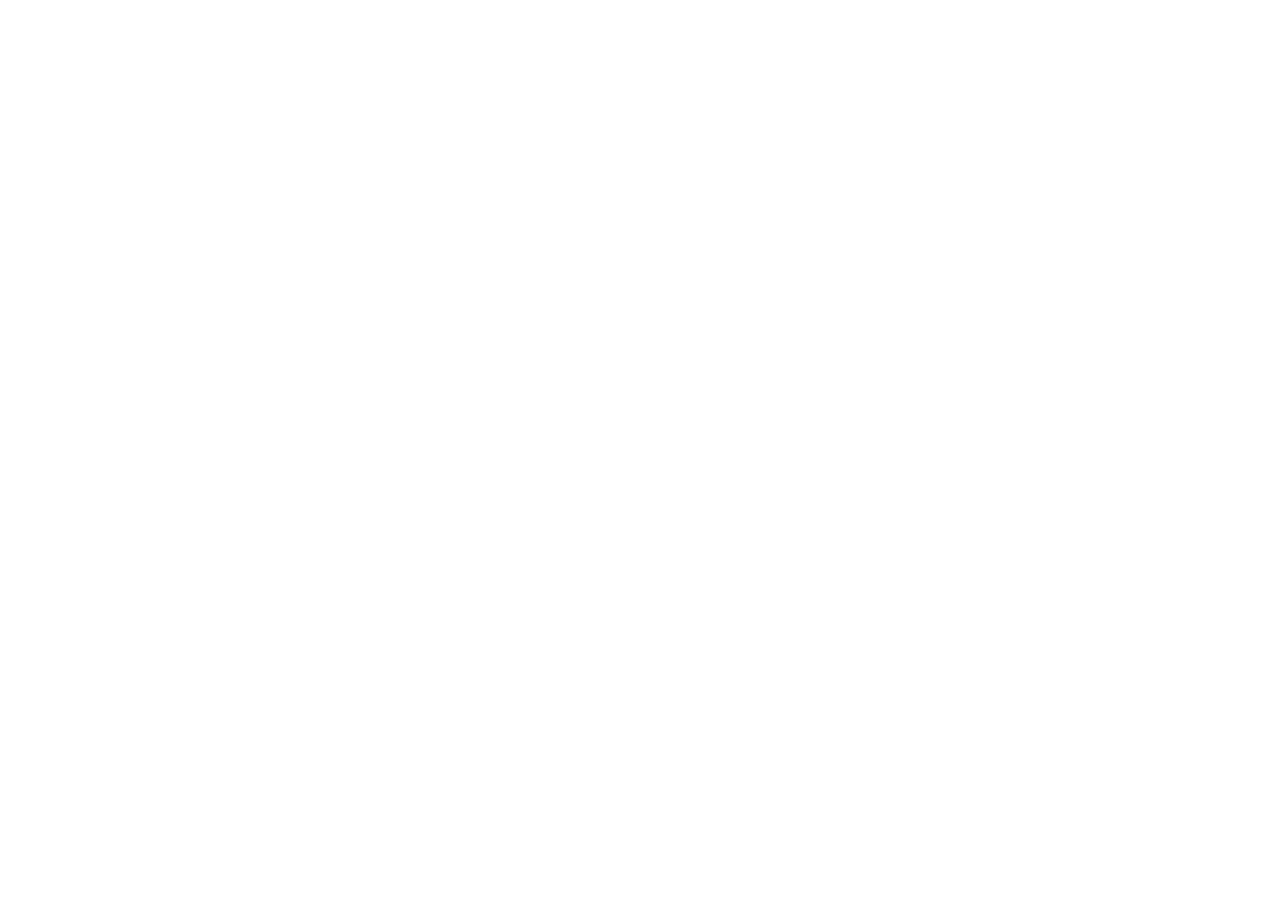
==== index.html @ 89750b68 "Add files via upload" ====
<!DOCTYPE html>
<html lang="es">
<head>
<meta charset="UTF-8">
<meta name="viewport" content="width=device-width, initial-scale=1.0">
<meta name="description" content="Book de Referencia — Daniela Vélez, Community Manager · Marketing Digital · Contenidos & Redes Sociales">
<title>Daniela Vélez · Community Manager</title>
<link rel="preconnect" href="https://fonts.googleapis.com">
<link href="https://fonts.googleapis.com/css2?family=Inter:wght@300;400;500;600;700&family=Playfair+Display:wght@400;700&display=swap" rel="stylesheet">
<style>
/* ===== BASE ===== */
*, *::before, *::after { box-sizing: border-box; margin: 0; padding: 0; }

:root {
  --black: #0a0a0a;
  --white: #ffffff;
  --gray-50: #f9f9f7;
  --gray-100: #f0ede8;
  --gray-200: #e2ddd6;
  --gray-400: #a09b93;
  --gray-600: #6b6560;
  --gray-800: #2e2b28;

  --accent: #1a1a1a;
  --accent2: #c9a96e;
  --accent-muted: rgba(201,169,110,0.15);

  --gastro: #e85d26;
  --boutique: #8b5cf6;
  --edu: #0d9488;
  --salud: #2563eb;
  --pub: #b91c1c;
  --nautico: #0369a1;
  --perfume: #9333ea;

  --radius: 12px;
  --radius-sm: 6px;
  --radius-lg: 20px;

  --font: 'Inter', -apple-system, sans-serif;
  --serif: 'Playfair Display', Georgia, serif;

  --nav-h: 64px;
  --section-pad: 80px;
  --container: 1200px;
}

html { scroll-behavior: smooth; }

body {
  font-family: var(--font);
  color: var(--black);
  background: var(--white);
  line-height: 1.6;
  overflow-x: hidden;
}

.container {
  max-width: var(--container);
  margin: 0 auto;
  padding: 0 24px;
}

/* ===== NAV ===== */
.nav {
  position: fixed;
  top: 0; left: 0; right: 0;
  z-index: 100;
  height: var(--nav-h);
  background: rgba(255,255,255,0.96);
  backdrop-filter: blur(12px);
  border-bottom: 1px solid var(--gray-200);
  transition: box-shadow .3s;
}
.nav.scrolled { box-shadow: 0 2px 20px rgba(0,0,0,.08); }
.nav-inner {
  max-width: var(--container);
  margin: 0 auto;
  padding: 0 24px;
  height: 100%;
  display: flex;
  align-items: center;
  justify-content: space-between;
}
.nav-logo {
  font-weight: 700;
  font-size: 18px;
  letter-spacing: .12em;
  color: var(--black);
}
.nav-links {
  display: flex;
  list-style: none;
  gap: 32px;
  align-items: center;
}
.nav-links a {
  text-decoration: none;
  font-size: 14px;
  font-weight: 500;
  color: var(--gray-600);
  transition: color .2s;
}
.nav-links a:hover { color: var(--black); }
.nav-cta {
  background: var(--black) !important;
  color: var(--white) !important;
  padding: 8px 18px;
  border-radius: 100px;
  font-size: 13px !important;
}
.nav-cta:hover { background: var(--gray-800) !important; }

.nav-toggle {
  display: none;
  flex-direction: column;
  gap: 5px;
  background: none;
  border: none;
  cursor: pointer;
  padding: 4px;
}
.nav-toggle span {
  display: block;
  width: 22px;
  height: 2px;
  background: var(--black);
  border-radius: 2px;
  transition: .3s;
}

/* ===== HERO ===== */
.hero {
  min-height: 100vh;
  padding-top: var(--nav-h);
  background: var(--gray-50);
  position: relative;
  display: flex;
  align-items: center;
}
.hero-bg {
  position: absolute;
  inset: 0;
  background:
    radial-gradient(ellipse 60% 50% at 70% 50%, rgba(201,169,110,.12) 0%, transparent 70%),
    radial-gradient(ellipse 40% 60% at 20% 80%, rgba(10,10,10,.04) 0%, transparent 70%);
  pointer-events: none;
}
.hero .container {
  display: grid;
  grid-template-columns: 1fr 1fr;
  gap: 60px;
  align-items: center;
  padding-top: 60px;
  padding-bottom: 100px;
}
.hero-tag {
  font-size: 12px;
  font-weight: 600;
  letter-spacing: .15em;
  text-transform: uppercase;
  color: var(--accent2);
  margin-bottom: 20px;
}
.hero-name {
  font-family: var(--serif);
  font-size: clamp(42px, 5vw, 64px);
  font-weight: 400;
  line-height: 1.1;
  color: var(--black);
  margin-bottom: 16px;
}
.hero-name span {
  font-style: italic;
  color: var(--accent2);
}
.hero-role {
  font-size: 20px;
  font-weight: 600;
  color: var(--black);
  margin-bottom: 4px;
}
.hero-sub {
  font-size: 15px;
  color: var(--gray-600);
  margin-bottom: 28px;
}
.hero-badges {
  display: flex;
  flex-wrap: wrap;
  gap: 8px;
  margin-bottom: 36px;
}
.badge {
  display: inline-block;
  padding: 6px 14px;
  background: var(--white);
  border: 1px solid var(--gray-200);
  border-radius: 100px;
  font-size: 12px;
  font-weight: 500;
  color: var(--gray-600);
}
.hero-actions {
  display: flex;
  gap: 12px;
  flex-wrap: wrap;
}

/* BUTTONS */
.btn {
  display: inline-block;
  padding: 12px 28px;
  border-radius: 100px;
  font-size: 14px;
  font-weight: 600;
  text-decoration: none;
  cursor: pointer;
  transition: all .2s;
  border: 2px solid transparent;
}
.btn-primary {
  background: var(--black);
  color: var(--white);
}
.btn-primary:hover {
  background: var(--gray-800);
  transform: translateY(-1px);
}
.btn-outline {
  background: transparent;
  color: var(--black);
  border-color: var(--gray-200);
}
.btn-outline:hover {
  border-color: var(--black);
  transform: translateY(-1px);
}
.full-btn { width: 100%; text-align: center; display: block; }

/* HERO CARD */
.hero-card {
  background: var(--white);
  border: 1px solid var(--gray-200);
  border-radius: var(--radius-lg);
  padding: 32px;
  box-shadow: 0 4px 40px rgba(0,0,0,.06);
}
.stat-row {
  display: grid;
  grid-template-columns: 1fr 1fr;
  gap: 24px;
  margin-bottom: 24px;
}
.stat-row:last-child { margin-bottom: 0; }
.stat {
  display: flex;
  flex-direction: column;
  padding: 20px;
  background: var(--gray-50);
  border-radius: var(--radius);
}
.stat-num {
  font-family: var(--serif);
  font-size: 36px;
  font-weight: 700;
  color: var(--black);
  line-height: 1;
  margin-bottom: 6px;
}
.stat-lbl {
  font-size: 12px;
  color: var(--gray-600);
  font-weight: 500;
}

.hero-scroll {
  position: absolute;
  bottom: 32px;
  left: 50%;
  transform: translateX(-50%);
  display: flex;
  flex-direction: column;
  align-items: center;
  gap: 8px;
}
.hero-scroll span {
  font-size: 11px;
  letter-spacing: .1em;
  text-transform: uppercase;
  color: var(--gray-400);
}
.scroll-line {
  width: 1px;
  height: 40px;
  background: linear-gradient(to bottom, var(--gray-400), transparent);
  animation: scrollPulse 2s ease-in-out infinite;
}
@keyframes scrollPulse {
  0%, 100% { opacity: .4; transform: scaleY(1); }
  50% { opacity: 1; transform: scaleY(1.2); }
}

/* ===== SECTIONS ===== */
.section {
  padding: var(--section-pad) 0;
}
.section-dark {
  background: var(--black);
  color: var(--white);
}
.section-soft {
  background: var(--gray-50);
}
.section-header {
  max-width: 640px;
  margin-bottom: 60px;
}
.section-header.light h2,
.section-header.light .section-tag { color: var(--white); }
.section-header.light .section-sub { color: rgba(255,255,255,.6); }
.section-tag {
  font-size: 12px;
  font-weight: 600;
  letter-spacing: .15em;
  text-transform: uppercase;
  color: var(--accent2);
  margin-bottom: 12px;
  display: block;
}
.section-header h2 {
  font-family: var(--serif);
  font-size: clamp(28px, 3vw, 40px);
  font-weight: 400;
  line-height: 1.25;
  color: var(--black);
}
.section-header.light h2 { color: var(--white); }
.section-sub {
  margin-top: 16px;
  font-size: 16px;
  color: var(--gray-600);
}

/* ===== PERFIL ===== */
.perfil-grid {
  display: grid;
  grid-template-columns: 1fr 1fr;
  gap: 60px;
  align-items: start;
}
.lead {
  font-size: 17px;
  line-height: 1.7;
  margin-bottom: 16px;
  color: var(--black);
}
.perfil-text p {
  color: var(--gray-600);
  margin-bottom: 24px;
  line-height: 1.75;
}
.skills-list {
  display: flex;
  flex-direction: column;
  gap: 10px;
}
.skill-item {
  display: flex;
  align-items: center;
  gap: 10px;
  font-size: 14px;
  font-weight: 500;
  color: var(--gray-800);
}
.icon {
  font-size: 8px;
  color: var(--accent2);
  font-style: normal;
}
.perfil-cards {
  display: flex;
  flex-direction: column;
  gap: 16px;
}
.info-card {
  background: var(--gray-50);
  border: 1px solid var(--gray-200);
  border-radius: var(--radius);
  padding: 24px;
}
.info-card.accent {
  background: var(--black);
  border-color: var(--black);
}
.info-card-title {
  font-size: 11px;
  font-weight: 700;
  letter-spacing: .1em;
  text-transform: uppercase;
  color: var(--accent2);
  margin-bottom: 16px;
}
.info-card ul {
  list-style: none;
  display: flex;
  flex-direction: column;
  gap: 10px;
}
.info-card ul li {
  font-size: 14px;
  color: var(--gray-800);
  padding-left: 16px;
  position: relative;
}
.info-card ul li::before {
  content: '—';
  position: absolute;
  left: 0;
  color: var(--accent2);
}
.tools-grid {
  display: flex;
  flex-wrap: wrap;
  gap: 8px;
}
.tool-tag {
  padding: 4px 12px;
  background: rgba(201,169,110,.2);
  border: 1px solid rgba(201,169,110,.3);
  border-radius: 100px;
  font-size: 12px;
  font-weight: 500;
  color: var(--accent2);
}

/* ===== TIMELINE ===== */
.timeline {
  position: relative;
  padding-left: 32px;
}
.timeline::before {
  content: '';
  position: absolute;
  left: 0;
  top: 8px;
  bottom: 0;
  width: 1px;
  background: rgba(255,255,255,.15);
}
.timeline-item {
  position: relative;
  padding-bottom: 48px;
  opacity: 0;
  transform: translateY(20px);
  transition: all .5s ease;
}
.timeline-item.visible {
  opacity: 1;
  transform: translateY(0);
}
.timeline-item:last-child { padding-bottom: 0; }
.timeline-dot {
  position: absolute;
  left: -37px;
  top: 6px;
  width: 10px;
  height: 10px;
  background: var(--accent2);
  border-radius: 50%;
  border: 2px solid var(--black);
  box-shadow: 0 0 0 3px rgba(201,169,110,.3);
}
.timeline-header {
  display: flex;
  flex-direction: column;
  gap: 4px;
  margin-bottom: 12px;
}
.timeline-company {
  font-size: 18px;
  font-weight: 600;
  color: var(--white);
}
.timeline-role {
  font-size: 13px;
  font-weight: 500;
  color: var(--accent2);
  letter-spacing: .05em;
}
.timeline-desc {
  font-size: 14px;
  color: rgba(255,255,255,.65);
  line-height: 1.7;
  margin-bottom: 14px;
}
.timeline-results {
  display: flex;
  flex-wrap: wrap;
  gap: 8px;
}
.result-tag {
  padding: 4px 12px;
  background: rgba(255,255,255,.08);
  border: 1px solid rgba(255,255,255,.12);
  border-radius: 100px;
  font-size: 12px;
  color: rgba(255,255,255,.8);
}

/* ===== PROJECTS ===== */
.filter-tabs {
  display: flex;
  flex-wrap: wrap;
  gap: 8px;
  margin-bottom: 40px;
}
.filter-btn {
  padding: 8px 18px;
  border-radius: 100px;
  border: 1.5px solid var(--gray-200);
  background: transparent;
  font-size: 13px;
  font-weight: 500;
  color: var(--gray-600);
  cursor: pointer;
  transition: all .2s;
}
.filter-btn:hover {
  border-color: var(--black);
  color: var(--black);
}
.filter-btn.active {
  background: var(--black);
  border-color: var(--black);
  color: var(--white);
}
.projects-grid {
  display: grid;
  grid-template-columns: repeat(auto-fill, minmax(340px, 1fr));
  gap: 24px;
}
.project-card {
  background: var(--white);
  border: 1px solid var(--gray-200);
  border-radius: var(--radius-lg);
  overflow: hidden;
  transition: all .25s;
  display: flex;
  flex-direction: column;
}
.project-card:hover {
  box-shadow: 0 8px 40px rgba(0,0,0,.1);
  transform: translateY(-3px);
}
.project-card.hidden { display: none; }
.project-visual {
  padding: 28px 28px 16px;
  display: flex;
  align-items: flex-start;
  justify-content: space-between;
  position: relative;
}
.project-visual.gastro { background: linear-gradient(135deg, #fff5f0 0%, #ffe8dc 100%); }
.project-visual.boutique { background: linear-gradient(135deg, #f5f3ff 0%, #ede9fe 100%); }
.project-visual.perfume { background: linear-gradient(135deg, #faf5ff 0%, #f3e8ff 100%); }
.project-visual.educacion { background: linear-gradient(135deg, #f0fdfa 0%, #ccfbf1 100%); }
.project-visual.salud { background: linear-gradient(135deg, #eff6ff 0%, #dbeafe 100%); }
.project-visual.gobierno { background: linear-gradient(135deg, #fef2f2 0%, #fee2e2 100%); }
.project-visual.nautico { background: linear-gradient(135deg, #f0f9ff 0%, #e0f2fe 100%); }

.brand-circle {
  width: 52px;
  height: 52px;
  border-radius: 50%;
  display: flex;
  align-items: center;
  justify-content: center;
  font-size: 24px;
  background: var(--white);
  box-shadow: 0 2px 12px rgba(0,0,0,.08);
}
.project-cat-badge {
  font-size: 11px;
  font-weight: 600;
  letter-spacing: .08em;
  text-transform: uppercase;
  padding: 5px 11px;
  border-radius: 100px;
}
.gastro-badge { background: rgba(232,93,38,.12); color: var(--gastro); }
.boutique-badge { background: rgba(139,92,246,.12); color: var(--boutique); }
.perfume-badge { background: rgba(147,51,234,.12); color: var(--perfume); }
.edu-badge { background: rgba(13,148,136,.12); color: var(--edu); }
.salud-badge { background: rgba(37,99,235,.12); color: var(--salud); }
.gobierno-badge { background: rgba(185,28,28,.12); color: var(--pub); }
.nautico-badge { background: rgba(3,105,161,.12); color: var(--nautico); }

.project-body {
  padding: 20px 24px 24px;
  flex: 1;
  display: flex;
  flex-direction: column;
}
.project-body h3 {
  font-size: 17px;
  font-weight: 600;
  color: var(--black);
  margin-bottom: 6px;
}
.project-sub {
  font-size: 13px;
  color: var(--gray-600);
  line-height: 1.5;
  margin-bottom: 18px;
}
.project-details {
  display: flex;
  flex-direction: column;
  gap: 14px;
  flex: 1;
}
.detail-row { display: flex; flex-direction: column; gap: 4px; }
.detail-label {
  font-size: 10px;
  font-weight: 700;
  letter-spacing: .1em;
  text-transform: uppercase;
  color: var(--gray-400);
}
.detail-row p {
  font-size: 13px;
  color: var(--gray-800);
  line-height: 1.55;
}
.channel-tags {
  display: flex;
  flex-wrap: wrap;
  gap: 5px;
}
.channel-tags span {
  padding: 3px 10px;
  background: var(--gray-100);
  border-radius: 100px;
  font-size: 11px;
  color: var(--gray-600);
}
.project-deliverables {
  display: flex;
  flex-wrap: wrap;
  gap: 8px;
  margin-top: 18px;
  padding-top: 16px;
  border-top: 1px solid var(--gray-100);
}
.deliverable {
  font-size: 12px;
  font-weight: 500;
  color: var(--gray-600);
}

/* ===== HERRAMIENTAS ===== */
.tools-categories {
  display: grid;
  grid-template-columns: repeat(auto-fill, minmax(240px, 1fr));
  gap: 20px;
  margin-bottom: 60px;
}
.tools-cat-card {
  background: var(--white);
  border: 1px solid var(--gray-200);
  border-radius: var(--radius);
  padding: 24px;
}
.tools-cat-icon { font-size: 28px; margin-bottom: 12px; }
.tools-cat-card h3 {
  font-size: 15px;
  font-weight: 600;
  color: var(--black);
  margin-bottom: 14px;
}
.tools-pills {
  display: flex;
  flex-wrap: wrap;
  gap: 6px;
}
.tools-pills span {
  padding: 4px 12px;
  background: var(--gray-50);
  border: 1px solid var(--gray-200);
  border-radius: 100px;
  font-size: 12px;
  color: var(--gray-600);
}
.competencias h3 {
  font-size: 20px;
  font-weight: 600;
  margin-bottom: 28px;
  color: var(--black);
}
.comp-grid {
  display: grid;
  grid-template-columns: 1fr 1fr;
  gap: 20px 40px;
}
.comp-item { display: flex; flex-direction: column; gap: 8px; }
.comp-bar-wrap {
  display: flex;
  justify-content: space-between;
  align-items: center;
}
.comp-name { font-size: 14px; font-weight: 500; color: var(--gray-800); }
.comp-pct { font-size: 13px; font-weight: 600; color: var(--accent2); }
.comp-bar {
  height: 4px;
  background: var(--gray-200);
  border-radius: 100px;
  overflow: hidden;
}
.comp-fill {
  height: 100%;
  background: var(--black);
  border-radius: 100px;
  width: 0;
  transition: width 1s ease 0.3s;
}

/* ===== CONTACTO ===== */
.contact-section { background: var(--black); }
.contact-grid {
  display: grid;
  grid-template-columns: 1fr 1fr;
  gap: 60px;
  align-items: start;
}
.contact-info {
  display: flex;
  flex-direction: column;
  gap: 16px;
}
.contact-item {
  display: flex;
  align-items: center;
  gap: 16px;
  padding: 18px 20px;
  background: rgba(255,255,255,.05);
  border: 1px solid rgba(255,255,255,.08);
  border-radius: var(--radius);
  text-decoration: none;
  color: rgba(255,255,255,.8);
  font-size: 14px;
  transition: all .2s;
}
.contact-item:hover {
  background: rgba(255,255,255,.08);
  border-color: rgba(201,169,110,.4);
  color: var(--white);
}
.contact-ico { font-size: 20px; }
.contact-cta-card {
  background: rgba(255,255,255,.04);
  border: 1px solid rgba(255,255,255,.1);
  border-radius: var(--radius-lg);
  padding: 32px;
}
.cta-heading {
  font-size: 13px;
  font-weight: 700;
  letter-spacing: .1em;
  text-transform: uppercase;
  color: var(--accent2);
  margin-bottom: 20px;
}
.cta-list {
  list-style: none;
  display: flex;
  flex-direction: column;
  gap: 12px;
  margin-bottom: 28px;
}
.cta-list li {
  font-size: 14px;
  color: rgba(255,255,255,.75);
}

/* ===== FOOTER ===== */
.footer {
  background: #050505;
  padding: 32px 0;
  text-align: center;
}
.footer p {
  font-size: 13px;
  color: rgba(255,255,255,.35);
  margin-bottom: 4px;
}
.footer-sub { font-size: 11px !important; }

/* ===== MOBILE ===== */
@media (max-width: 900px) {
  :root { --section-pad: 60px; }

  .hero .container {
    grid-template-columns: 1fr;
    gap: 40px;
    padding-top: 40px;
    padding-bottom: 80px;
  }
  .hero-name { font-size: 40px; }
  .stat-row { gap: 12px; }
  .stat-num { font-size: 28px; }

  .perfil-grid { grid-template-columns: 1fr; gap: 40px; }

  .contact-grid { grid-template-columns: 1fr; gap: 32px; }
  .comp-grid { grid-template-columns: 1fr; }

  .nav-links {
    display: none;
    flex-direction: column;
    position: absolute;
    top: var(--nav-h);
    left: 0; right: 0;
    background: var(--white);
    border-bottom: 1px solid var(--gray-200);
    padding: 20px 24px;
    gap: 16px;
  }
  .nav-links.open { display: flex; }
  .nav-toggle { display: flex; }
  .nav { position: fixed; }

  .projects-grid { grid-template-columns: 1fr; }
  .tools-categories { grid-template-columns: 1fr 1fr; }
}

@media (max-width: 560px) {
  .hero-name { font-size: 32px; }
  .stat-row { grid-template-columns: 1fr 1fr; }
  .stat-num { font-size: 22px; }
  .tools-categories { grid-template-columns: 1fr; }
  .filter-tabs { gap: 6px; }
  .filter-btn { padding: 7px 14px; font-size: 12px; }
  .hero-actions { flex-direction: column; }
  .btn { text-align: center; }
}

/* ===== ANIMATIONS ===== */
@keyframes fadeUp {
  from { opacity: 0; transform: translateY(24px); }
  to { opacity: 1; transform: translateY(0); }
}
.hero-content { animation: fadeUp .7s ease both; }
.hero-visual { animation: fadeUp .7s .15s ease both; }

/* ===== AUDIOVISUAL SECTION ===== */
.av-section { background: var(--gray-50); }
.av-grid {
  display: grid;
  grid-template-columns: 2fr 1fr 1fr;
  grid-template-rows: auto auto;
  gap: 16px;
  margin-bottom: 40px;
}
.av-card {
  background: var(--white);
  border: 1px solid var(--gray-200);
  border-radius: var(--radius-lg);
  padding: 28px;
  transition: all .25s;
}
.av-card:hover {
  box-shadow: 0 8px 32px rgba(0,0,0,.08);
  transform: translateY(-2px);
}
.av-big {
  grid-row: 1 / 3;
  background: var(--black);
  border-color: var(--black);
}
.av-big h3 { color: var(--accent2) !important; }
.av-big p { color: rgba(255,255,255,.75) !important; }
.av-big .av-tags span {
  background: rgba(255,255,255,.1);
  border-color: rgba(255,255,255,.15);
  color: rgba(255,255,255,.8);
}
.av-icon { font-size: 32px; margin-bottom: 14px; }
.av-card h3 {
  font-size: 16px;
  font-weight: 600;
  color: var(--black);
  margin-bottom: 10px;
}
.av-card p {
  font-size: 13px;
  color: var(--gray-600);
  line-height: 1.65;
  margin-bottom: 16px;
}
.av-tags {
  display: flex;
  flex-wrap: wrap;
  gap: 6px;
}
.av-tags span {
  padding: 4px 10px;
  background: var(--gray-100);
  border: 1px solid var(--gray-200);
  border-radius: 100px;
  font-size: 11px;
  color: var(--gray-600);
}
.av-clients {
  border-top: 1px solid var(--gray-200);
  padding-top: 28px;
}
.av-clients-label {
  font-size: 11px;
  font-weight: 700;
  letter-spacing: .1em;
  text-transform: uppercase;
  color: var(--gray-400);
  margin-bottom: 14px;
}
.av-clients-row {
  display: flex;
  flex-wrap: wrap;
  gap: 10px;
}
.av-client {
  padding: 7px 16px;
  background: var(--white);
  border: 1px solid var(--gray-200);
  border-radius: 100px;
  font-size: 13px;
  font-weight: 500;
  color: var(--gray-800);
}

/* retail badge */
.retail-badge { background: rgba(139,92,246,.12); color: #7c3aed; }

/* ===== ADMIN PANEL ===== */
#adminBar {
  position: fixed;
  bottom: 24px;
  right: 24px;
  z-index: 9999;
}
#adminPanel {
  background: var(--black);
  border: 1px solid rgba(255,255,255,.12);
  border-radius: var(--radius-lg);
  padding: 20px 24px;
  width: 320px;
  box-shadow: 0 8px 40px rgba(0,0,0,.4);
}
.adm-header {
  display: flex;
  align-items: center;
  justify-content: space-between;
  margin-bottom: 10px;
}
.adm-logo { font-size: 14px; font-weight: 600; color: var(--white); }
.adm-close {
  background: none; border: none;
  color: rgba(255,255,255,.5); font-size: 12px;
  cursor: pointer; padding: 4px 8px;
  border-radius: var(--radius-sm);
  transition: .2s;
}
.adm-close:hover { color: var(--white); background: rgba(255,255,255,.08); }
.adm-hint {
  font-size: 12px;
  color: rgba(255,255,255,.5);
  margin-bottom: 16px;
  line-height: 1.5;
}
.adm-actions { display: flex; gap: 8px; flex-wrap: wrap; }
.adm-btn {
  padding: 8px 14px;
  border-radius: var(--radius-sm);
  border: 1px solid rgba(255,255,255,.15);
  font-size: 12px; font-weight: 500;
  cursor: pointer; transition: .2s;
  background: rgba(255,255,255,.06);
  color: var(--white);
}
.adm-btn:hover { background: rgba(255,255,255,.12); }
.adm-btn-save { border-color: var(--accent2); color: var(--accent2); }
.adm-btn-export { border-color: rgba(255,255,255,.3); }
.adm-status {
  margin-top: 10px;
  font-size: 11px;
  color: var(--accent2);
  min-height: 16px;
}

/* editable highlight */
body.edit-mode [data-editable] {
  outline: 2px dashed rgba(201,169,110,.5);
  outline-offset: 2px;
  border-radius: 3px;
  cursor: text;
}
body.edit-mode [data-editable]:hover {
  outline-color: var(--accent2);
  background: rgba(201,169,110,.05);
}
body.edit-mode [data-editable]:focus {
  outline: 2px solid var(--accent2);
  background: rgba(201,169,110,.08);
}

/* LOGIN MODAL */
#loginOverlay {
  position: fixed; inset: 0; z-index: 10000;
  background: rgba(0,0,0,.7);
  display: flex; align-items: center; justify-content: center;
}
#loginBox {
  background: var(--white);
  border-radius: var(--radius-lg);
  padding: 36px 32px;
  width: 320px;
  display: flex; flex-direction: column; gap: 12px;
}
.login-title {
  font-size: 16px; font-weight: 600;
  color: var(--black); margin-bottom: 4px;
}
#loginBox input {
  padding: 10px 14px;
  border: 1px solid var(--gray-200);
  border-radius: var(--radius-sm);
  font-size: 14px; font-family: var(--font);
  outline: none;
}
#loginBox input:focus { border-color: var(--black); }
#loginBtn {
  padding: 11px;
  background: var(--black); color: var(--white);
  border: none; border-radius: var(--radius-sm);
  font-size: 14px; font-weight: 600;
  cursor: pointer; transition: .2s;
}
#loginBtn:hover { background: var(--gray-800); }
.login-error { font-size: 12px; color: #dc2626; min-height: 16px; }

/* footer admin link */
.footer-admin { margin-top: 8px; }
.footer-admin a {
  font-size: 11px; color: rgba(255,255,255,.15);
  text-decoration: none; transition: .2s;
}
.footer-admin a:hover { color: rgba(255,255,255,.4); }

/* AV mobile */
@media (max-width: 900px) {
  .av-grid { grid-template-columns: 1fr 1fr; }
  .av-big { grid-row: auto; }
}
@media (max-width: 560px) {
  .av-grid { grid-template-columns: 1fr; }
  #adminPanel { width: calc(100vw - 48px); }
}

.timeline-date {
  font-size: 11px;
  color: rgba(255,255,255,.35);
  font-weight: 400;
  letter-spacing: .03em;
}

/* ===== APRENDIZAJE CONTINUO ===== */
.learn-section { background: var(--white); }
.learn-grid {
  display: grid;
  grid-template-columns: 2fr 1fr 1fr;
  grid-template-rows: auto auto;
  gap: 16px;
  margin-bottom: 40px;
}
.learn-card {
  background: var(--gray-50);
  border: 1px solid var(--gray-200);
  border-radius: var(--radius-lg);
  padding: 28px;
  transition: all .25s;
}
.learn-card:hover {
  box-shadow: 0 6px 28px rgba(0,0,0,.07);
  transform: translateY(-2px);
}
.learn-big {
  grid-row: 1 / 3;
  background: var(--black);
  border-color: var(--black);
}
.learn-big h3 { color: var(--accent2) !important; }
.learn-big p { color: rgba(255,255,255,.75) !important; }
.learn-emoji { font-size: 28px; display: block; margin-bottom: 14px; }
.learn-card h3 {
  font-size: 16px;
  font-weight: 600;
  color: var(--black);
  margin-bottom: 10px;
}
.learn-card p {
  font-size: 13px;
  color: var(--gray-600);
  line-height: 1.65;
}

.learn-timeline {
  border-top: 1px solid var(--gray-200);
  padding-top: 28px;
}
.learn-tl-label {
  font-size: 11px;
  font-weight: 700;
  letter-spacing: .1em;
  text-transform: uppercase;
  color: var(--gray-400);
  margin-bottom: 16px;
}
.learn-tl-items {
  display: flex;
  flex-wrap: wrap;
  gap: 10px;
}
.learn-tl-item {
  display: flex;
  align-items: center;
  gap: 8px;
  padding: 8px 16px;
  background: var(--black);
  border-radius: 100px;
}
.tl-dot {
  width: 6px; height: 6px;
  background: var(--accent2);
  border-radius: 50%;
  flex-shrink: 0;
}
.tl-tool {
  font-size: 12px;
  font-weight: 500;
  color: var(--white);
}

@media (max-width: 900px) {
  .learn-grid { grid-template-columns: 1fr 1fr; }
  .learn-big { grid-row: auto; }
}
@media (max-width: 560px) {
  .learn-grid { grid-template-columns: 1fr; }
}

/* ===== VIDEO GALLERY ===== */
.real-content-header { margin-bottom: 24px; }
.real-content-title {
  font-family: var(--serif);
  font-size: 26px;
  font-weight: 400;
  color: var(--black);
  margin-bottom: 6px;
}
.real-content-sub { font-size: 14px; color: var(--gray-600); }

.video-grid {
  display: grid;
  grid-template-columns: repeat(4, 1fr);
  gap: 16px;
  margin-bottom: 56px;
}
.video-item { display: flex; flex-direction: column; gap: 10px; }
.video-label {
  font-size: 11px; font-weight: 600;
  letter-spacing: .08em; text-transform: uppercase;
  color: var(--gray-400);
}
.video-wrap {
  position: relative; width: 100%; padding-bottom: 177%;
  background: var(--black); border-radius: var(--radius); overflow: hidden;
}
.video-wrap iframe { position: absolute; inset: 0; width: 100%; height: 100%; border: none; }

/* ===== PIECES GALLERY ===== */
.pieces-tabs { display: flex; flex-wrap: wrap; gap: 8px; margin-bottom: 28px; }
.piece-tab {
  padding: 9px 20px; border-radius: 100px;
  border: 1.5px solid var(--gray-200); background: transparent;
  font-size: 13px; font-weight: 500; color: var(--gray-600);
  cursor: pointer; transition: all .2s;
}
.piece-tab:hover { border-color: var(--black); color: var(--black); }
.piece-tab.active { background: var(--black); border-color: var(--black); color: var(--white); }
.pieces-panel { display: none; }
.pieces-panel.active { display: block; }

.pieces-grid {
  display: grid; grid-template-columns: repeat(3, 1fr);
  gap: 16px; margin-bottom: 20px;
}
.piece-card { border-radius: var(--radius); overflow: hidden; border: 1px solid var(--gray-200); background: var(--white); }
.piece-img {
  position: relative; width: 100%; padding-bottom: 65%;
  background: var(--gray-200); background-size: cover; background-position: center;
  cursor: pointer; overflow: hidden;
  display: flex; align-items: center; justify-content: center;
}
.piece-placeholder {
  display: flex; flex-direction: column; align-items: center; justify-content: center;
  gap: 8px; color: var(--gray-400); font-size: 12px; font-weight: 500;
  position: absolute; inset: 0; text-align: center; padding: 12px;
}
.piece-placeholder span { font-size: 28px; }
.piece-overlay {
  position: absolute; inset: 0; background: rgba(0,0,0,.55);
  display: flex; align-items: flex-end; padding: 14px;
  opacity: 0; transition: opacity .25s;
}
.piece-img:hover .piece-overlay { opacity: 1; }
.piece-overlay-text { font-size: 12px; font-weight: 500; color: var(--white); line-height: 1.4; }
.piece-desc { padding: 12px 14px; font-size: 12px; color: var(--gray-600); line-height: 1.5; }

.piece-result {
  background: var(--gray-50); border: 1px solid var(--gray-200);
  border-radius: var(--radius); padding: 14px 18px;
  font-size: 12px; color: var(--gray-600); line-height: 1.8;
}
.result-highlight { font-weight: 600; color: var(--black); }

/* ===== ADMIN PAGE LINK ===== */
.footer-admin a { font-size: 11px; color: rgba(255,255,255,.15); text-decoration: none; transition: .2s; }
.footer-admin a:hover { color: rgba(255,255,255,.4); }

@media (max-width: 900px) {
  .video-grid { grid-template-columns: repeat(2, 1fr); }
  .pieces-grid { grid-template-columns: 1fr 1fr; }
}
@media (max-width: 560px) {
  .video-grid { grid-template-columns: repeat(2, 1fr); }
  .pieces-grid { grid-template-columns: 1fr; }
}
/* ===== LIGHTBOX ===== */
#lightbox {
  display: none;
  position: fixed;
  inset: 0;
  z-index: 99999;
  background: rgba(0,0,0,.92);
  align-items: center;
  justify-content: center;
  cursor: zoom-out;
}
#lightbox.open { display: flex; }
#lightbox img {
  max-width: 92vw;
  max-height: 92vh;
  object-fit: contain;
  border-radius: 8px;
  box-shadow: 0 8px 60px rgba(0,0,0,.5);
  cursor: default;
  user-select: none;
}
#lightbox-close {
  position: absolute;
  top: 20px; right: 24px;
  font-size: 28px;
  color: rgba(255,255,255,.7);
  cursor: pointer;
  line-height: 1;
  transition: color .2s;
}
#lightbox-close:hover { color: #fff; }
#lightbox-caption {
  position: absolute;
  bottom: 24px;
  left: 50%; transform: translateX(-50%);
  font-size: 13px;
  color: rgba(255,255,255,.6);
  white-space: nowrap;
}


<body>

<!-- ADMIN PANEL -->
<div id="adminBar" style="display:none">
  <div id="adminPanel">
    <div class="adm-header">
      <span class="adm-logo">✏️ Editor de contenido</span>
      <button id="adminClose" class="adm-close">✕ Cerrar</button>
    </div>
    <p class="adm-hint">Haz clic en cualquier texto resaltado para editarlo. Para imágenes y cambios permanentes usa el panel de admin.</p>
    <div class="adm-actions">
      <button id="toggleEdit" class="adm-btn adm-btn-on">🖊 Edición activa</button>
      <button id="saveAll" class="adm-btn adm-btn-save">💾 Guardar</button>
      <button id="exportHtml" class="adm-btn adm-btn-export">⬇ Exportar HTML</button>
      <a href="admin.html" target="_blank" style="padding:8px 14px;border-radius:6px;border:1px solid rgba(201,169,110,.5);font-size:12px;font-weight:500;cursor:pointer;background:rgba(201,169,110,.1);color:var(--accent2);text-decoration:none">⚙ Admin completo</a>
    </div>
    <div id="adm-status" class="adm-status"></div>
  </div>
</div>

<!-- LOGIN MODAL -->
<div id="loginOverlay" style="display:none">
  <div id="loginBox">
    <p class="login-title">Acceso administrador</p>
    <input type="text" id="loginUser" placeholder="Usuario" autocomplete="off">
    <input type="password" id="loginPass" placeholder="Contraseña">
    <button id="loginBtn">Entrar</button>
    <p id="loginError" class="login-error"></p>
  </div>
</div>

<!-- NAV -->
<nav class="nav" id="nav">
  <div class="nav-inner">
    <span class="nav-logo">D V</span>
    <button class="nav-toggle" id="navToggle" aria-label="Menú">
      <span></span><span></span><span></span>
    </button>
    <ul class="nav-links" id="navLinks">
      <li><a href="#perfil">Perfil</a></li>
      <li><a href="#audiovisual">Producción AV</a></li>
      <li><a href="#experiencia">Experiencia</a></li>
      <li><a href="#proyectos">Proyectos</a></li>
      <li><a href="#contacto" class="nav-cta">Contactar</a></li>
    </ul>
  </div>
</nav>

<!-- HERO -->
<section class="hero" id="inicio">
  <div class="hero-bg"></div>
  <div class="container">
    <div class="hero-content">
      <p class="hero-tag" data-editable>Book de Referencia · 2025</p>
      <h1 class="hero-name"><span>Daniela Vélez</span></h1>
      <p class="hero-role" data-editable>Community Manager · Marketing Digital · Contenidos & Redes Sociales</p>
      <p class="hero-sub" data-editable>Comunicadora Social · Producción Audiovisual con IA · Cartagena</p>
      <div class="hero-badges">
        <span class="badge" data-editable>+4 años de experiencia</span>
        <span class="badge" data-editable>Disponibilidad inmediata</span>
        <span class="badge" data-editable>Cartagena de Indias</span>
      </div>
      <div class="hero-actions">
        <a href="#proyectos" class="btn btn-primary">Ver proyectos</a>
        <a href="mailto:vdanielavelez@gmail.com" class="btn btn-outline">Contactar</a>
      </div>
    </div>
    <div class="hero-visual">
      <div class="hero-card">
        <div class="stat-row">
          <div class="stat"><span class="stat-num" data-editable>+500</span><span class="stat-lbl" data-editable>Clientes gestionados</span></div>
          <div class="stat"><span class="stat-num" data-editable>31%</span><span class="stat-lbl" data-editable>Incremento en ventas</span></div>
        </div>
        <div class="stat-row">
          <div class="stat"><span class="stat-num" data-editable>+20%</span><span class="stat-lbl" data-editable>Crecimiento comunidades</span></div>
          <div class="stat"><span class="stat-num" data-editable>1.000</span><span class="stat-lbl" data-editable>Estudiantes gestionados</span></div>
        </div>
      </div>
    </div>
  </div>
  <div class="hero-scroll">
    <span>Explorar</span>
    <div class="scroll-line"></div>
  </div>
</section>

<!-- PERFIL -->
<section class="section" id="perfil">
  <div class="container">
    <div class="section-header">
      <p class="section-tag">01 · Perfil</p>
      <h2 data-editable>Contenido que conecta.<br>Estrategia que convierte.</h2>
    </div>
    <div class="perfil-grid">
      <div class="perfil-text">
        <p class="lead" data-editable>Comunicadora Social con más de 4 años de experiencia en <strong>marketing digital, gestión de redes sociales, creación de contenido audiovisual, estrategias BTL y organización de eventos de lanzamiento.</strong></p>
        <p data-editable>Como consultora independiente logré un crecimiento del 20% en comunidades digitales en menos de 6 meses para clientes del sector gastronómico en Cartagena. Manejo de KPIs, Excel, herramientas de IA para producción de contenido y relaciones públicas. Contrato indefinido y disponibilidad inmediata.</p>
        <div class="skills-list">
          <div class="skill-item"><i class="icon">◆</i> <span data-editable>Producción de video corto, reels y contenido social</span></div>
          <div class="skill-item"><i class="icon">◆</i> <span data-editable>Gestión de comunidades y redes sociales (CM)</span></div>
          <div class="skill-item"><i class="icon">◆</i> <span data-editable>Estrategias BTL y eventos de lanzamiento</span></div>
          <div class="skill-item"><i class="icon">◆</i> <span data-editable>Indicadores de gestión, KPIs y reportes</span></div>
          <div class="skill-item"><i class="icon">◆</i> <span data-editable>Relaciones públicas y comunicación institucional</span></div>
          <div class="skill-item"><i class="icon">◆</i> <span data-editable>Producción con IA: Midjourney, Canva IA, CapCut IA</span></div>
        </div>
      </div>
      <div class="perfil-cards">
        <div class="info-card">
          <p class="info-card-title">Formación</p>
          <ul>
            <li data-editable><strong>Comunicación Social</strong> — UTB Cartagena · 2015–2020</li>
            <li data-editable><strong>Prog. Universitario Avanzado en Marketing y Comunicación</strong> — UNIR / Harvard ManageMentor · 2023</li>
            <li data-editable><strong>Diplomado en Estrategias de Marketing Digital</strong> — Politécnico Superior de Colombia · 2023</li>
          </ul>
        </div>
        <div class="info-card">
          <p class="info-card-title">Idiomas</p>
          <ul>
            <li><strong>Español</strong> — Nativo</li>
            <li><strong>Inglés</strong> — Intermedio</li>
          </ul>
        </div>
        <div class="info-card accent">
          <p class="info-card-title">Herramientas IA & Producción</p>
          <div class="tools-grid">
            <span class="tool-tag">ChatGPT</span>
            <span class="tool-tag">Gemini</span>
            <span class="tool-tag">Canva IA</span>
            <span class="tool-tag">Adobe Firefly</span>
            <span class="tool-tag">Midjourney</span>
            <span class="tool-tag">CapCut IA</span>
          </div>
        </div>
      </div>
    </div>
  </div>
</section>

<!-- PRODUCCION AUDIOVISUAL -->
<section class="section av-section" id="audiovisual">
  <div class="container">
    <div class="section-header">
      <p class="section-tag">02 · Producción Audiovisual</p>
      <h2 data-editable>Contenido que mueve,<br>engancha y convierte</h2>
      <p class="section-sub" data-editable>Producción de reels, videos cortos, piezas gráficas y campañas digitales con narrativa estratégica y herramientas de IA creativa.</p>
    </div>
    <div class="av-grid">
      <div class="av-card av-big">
        <div class="av-icon">🎬</div>
        <h3 data-editable>Reels & Video Corto</h3>
        <p data-editable>Producción completa de reels para Instagram y TikTok: guion, grabación, edición y publicación. Contenido diseñado para maximizar alcance orgánico, engagement y conversión. Edición con CapCut IA y uso de tendencias de formato corto.</p>
        <div class="av-tags">
          <span>Instagram Reels</span><span>TikTok</span><span>CapCut IA</span><span>Guion creativo</span><span>Tendencias</span>
        </div>
      </div>
      <div class="av-card">
        <div class="av-icon">🎙️</div>
        <h3 data-editable>Cobertura de Eventos</h3>
        <p data-editable>Cobertura digital y audiovisual en vivo de eventos de lanzamiento, ferias, congresos y ruedas de prensa. Experiencia en eventos institucionales y del sector salud.</p>
        <div class="av-tags"><span>Eventos</span><span>Lanzamientos</span><span>Ruedas de prensa</span></div>
      </div>
      <div class="av-card">
        <div class="av-icon">🤖</div>
        <h3 data-editable>Producción con IA</h3>
        <p data-editable>Generación de imágenes con Midjourney y Adobe Firefly, edición automatizada con CapCut IA, subtítulos y optimización de contenido con ChatGPT y Gemini.</p>
        <div class="av-tags"><span>Midjourney</span><span>Adobe Firefly</span><span>CapCut IA</span></div>
      </div>
      <div class="av-card">
        <div class="av-icon">📸</div>
        <h3 data-editable>Piezas Gráficas & Copies</h3>
        <p data-editable>Diseño de piezas para campañas digitales, identidad visual de marca, BTL y material institucional. Copywriting estratégico para Instagram, Facebook y WhatsApp Business.</p>
        <div class="av-tags"><span>Canva</span><span>Copywriting</span><span>BTL</span><span>WhatsApp Business</span></div>
      </div>
    </div>
    <div class="av-clients">
      <p class="av-clients-label">Producción audiovisual para:</p>
      <div class="av-clients-row">
        <span class="av-client">Caseritos CTG</span>
        <span class="av-client">Boutique Grazia</span>
        <span class="av-client">Tweetalig</span>
        <span class="av-client">Gobernación de Bolívar</span>
        <span class="av-client">CCTO</span>
        <span class="av-client">Perfumería 23</span>
        <span class="av-client">Laboratorios Pasteur</span>
      </div>
    </div>

    <!-- VIDEOS REALES -->
    <div class="real-content-header">
      <p class="section-tag" style="margin-top:60px">Muestras de trabajo</p>
      <h3 class="real-content-title">Videos producidos</h3>
      <p class="real-content-sub">Contenido real creado para clientes — haz clic para reproducir</p>
    </div>

    <div class="video-grid">
      <div class="video-item">
        <div class="video-label">Caseritos CTG · Gastronomía</div>
        <div class="video-wrap">
          <iframe src="https://www.youtube.com/embed/b31XyqHW6vE" 
            title="Caseritos CTG" frameborder="0" 
            allow="accelerometer; autoplay; clipboard-write; encrypted-media; gyroscope; picture-in-picture" 
            allowfullscreen loading="lazy"></iframe>
        </div>
      </div>
      <div class="video-item">
        <div class="video-label">Contenido social · Reel</div>
        <div class="video-wrap">
          <iframe src="https://www.youtube.com/embed/7Pie3vGiPPQ" 
            title="Reel 2" frameborder="0" 
            allow="accelerometer; autoplay; clipboard-write; encrypted-media; gyroscope; picture-in-picture" 
            allowfullscreen loading="lazy"></iframe>
        </div>
      </div>
      <div class="video-item">
        <div class="video-label">Contenido social · Reel</div>
        <div class="video-wrap">
          <iframe src="https://www.youtube.com/embed/HejHFns4xVg" 
            title="Reel 3" frameborder="0" 
            allow="accelerometer; autoplay; clipboard-write; encrypted-media; gyroscope; picture-in-picture" 
            allowfullscreen loading="lazy"></iframe>
        </div>
      </div>
      <div class="video-item">
        <div class="video-label">Contenido social · Reel</div>
        <div class="video-wrap">
          <iframe src="https://www.youtube.com/embed/960GtOQHlGk" 
            title="Reel 4" frameborder="0" 
            allow="accelerometer; autoplay; clipboard-write; encrypted-media; gyroscope; picture-in-picture" 
            allowfullscreen loading="lazy"></iframe>
        </div>
      </div>
    </div>

    <!-- GALERIA DE PIEZAS GRAFICAS -->
    <div class="real-content-header">
      <h3 class="real-content-title" style="margin-top:48px">Piezas gráficas & estrategia</h3>
      <p class="real-content-sub">Contenido gráfico, estrategias y piezas institucionales por cliente</p>
    </div>

    <div class="pieces-tabs">
      <button class="piece-tab active" data-piece="gobernacion">Gobernación de Bolívar</button>
      <button class="piece-tab" data-piece="pasteur">Laboratorios Pasteur</button>
      <button class="piece-tab" data-piece="tweetalig">Tweetalig</button>
      <button class="piece-tab" data-piece="retail">Retail & Marcas</button>
    </div>

    <div class="pieces-panel active" id="piece-gobernacion">
      <div class="pieces-grid">
        <div class="piece-card">
          <div class="piece-img piece-img-gov1" style="background:#1e3a5f">
            <div class="piece-placeholder"><span>🏛️</span>Campaña institucional<br>Gobernador Blel<br><small style="opacity:.6;font-size:10px">Sube imagen en Admin</small></div>
            <div class="piece-overlay"><span class="piece-overlay-text">Campaña institucional · Gobernador Blel</span></div>
          </div>     </div>
          <p class="piece-desc">Pieza para convocatoria del Gabinete Departamental — comunicación oficial y eventos electorales</p>
        </div>
        <div class="piece-card">
          <div class="piece-img piece-img-gov2" style="background:#1e3a5f">
            <div class="piece-placeholder"><span>📋</span>Evento institucional<br>Sala de reuniones<br><small style="opacity:.6;font-size:10px">Sube imagen en Admin</small></div>
            <div class="piece-overlay"><span class="piece-overlay-text">Evento institucional · Sala de reuniones</span></div>
          </div>     </div>
          <p class="piece-desc">Cobertura y coordinación de rueda de prensa con más de 50 asistentes</p>
        </div>
        <div class="piece-card">
          <div class="piece-img piece-img-gov3" style="background:#1e3a5f">
            <div class="piece-placeholder"><span>⚾</span>Campaña BTL<br>Fundación Giovanny Urshela<br><small style="opacity:.6;font-size:10px">Sube imagen en Admin</small></div>
            <div class="piece-overlay"><span class="piece-overlay-text">Campaña BTL · Fundación Giovanny Urshela</span></div>
          </div>     </div>
          <p class="piece-desc">Pieza digital para evento de béisbol y donación de juguetes en Bocagrande</p>
        </div>
      </div>
      <div class="piece-result">
        <span class="result-highlight">📋 Rol:</span> Analista de Comunicaciones · Secretaría del Interior &nbsp;|&nbsp;
        <span class="result-highlight">📅 Período:</span> Sep – Dic 2023 &nbsp;|&nbsp;
        <span class="result-highlight">✅ Entregables:</span> Comunicados oficiales, cobertura AV, gestión de RRSS institucionales, BTL
      </div>
    </div>

    <div class="pieces-panel" id="piece-pasteur">
      <div class="pieces-grid">
        <div class="piece-card">
          <div class="piece-img piece-img-pas1" style="background:#0a4d8c">
            <div class="piece-placeholder"><span>🔬</span>Pieza alianza<br>Pasteur + Seguros Bolívar<br><small style="opacity:.6;font-size:10px">Sube imagen en Admin</small></div>
            <div class="piece-overlay"><span class="piece-overlay-text">Pieza alianza · Pasteur + Seguros Bolívar</span></div>
          </div>     </div>
          <p class="piece-desc">Diseño de pieza para campaña de copago cero — comunicación de beneficios a pacientes</p>
        </div>

        <div class="piece-card">
          <div class="piece-img piece-img-pas3" style="background:#0a4d8c">
            <div class="piece-placeholder"><span>🎪</span>Evento corporativo<br>Sede Cartagena<br><small style="opacity:.6;font-size:10px">Sube imagen en Admin</small></div>
            <div class="piece-overlay"><span class="piece-overlay-text">Evento corporativo · Sede Cartagena</span></div>
          </div>     </div>
          <p class="piece-desc">Organización y cobertura de evento corporativo con equipo comercial y directivos</p>
        </div>
      </div>
      <div class="piece-result">
        <span class="result-highlight">📋 Rol:</span> Ejecutiva Comercial &nbsp;|&nbsp;
        <span class="result-highlight">📅 Período:</span> Ene 2025 – Ene 2026 &nbsp;|&nbsp;
        <span class="result-highlight">📈 Resultado:</span> +31% ventas · +500 clientes · KPIs reportados
      </div>
    </div>

    <div class="pieces-panel" id="piece-tweetalig">
      <div class="pieces-grid">
        <div class="piece-card">
          <div class="piece-img piece-img-tw1" style="background:#0d6e6e">
            <div class="piece-placeholder"><span>🎓</span>Apertura inscripciones<br>Tweetalig 2024<br><small style="opacity:.6;font-size:10px">Sube imagen en Admin</small></div>
            <div class="piece-overlay"><span class="piece-overlay-text">Apertura inscripciones · Tweetalig 2024</span></div>
          </div>     </div>
          <p class="piece-desc">Campaña de inscripciones con diseño en Canva y copy estratégico para captar nuevos estudiantes</p>
        </div>
        <div class="piece-card">
          <div class="piece-img piece-img-tw2" style="background:#0d6e6e">
            <div class="piece-placeholder"><span>📚</span>Contenido social<br>Beneficios Tweetalig<br><small style="opacity:.6;font-size:10px">Sube imagen en Admin</small></div>
            <div class="piece-overlay"><span class="piece-overlay-text">Contenido social · Beneficios Tweetalig</span></div>
          </div>     </div>
          <p class="piece-desc">Pieza educativa destacando exámenes de suficiencia incluidos — engagement y diferenciación</p>
        </div>
        <div class="piece-card">
          <div class="piece-img piece-img-tw3" style="background:#0d6e6e">
            <div class="piece-placeholder"><span>🎉</span>Evento académico<br>Feria de idiomas<br><small style="opacity:.6;font-size:10px">Sube imagen en Admin</small></div>
            <div class="piece-overlay"><span class="piece-overlay-text">Evento académico · Feria de idiomas</span></div>
          </div>     </div>
          <p class="piece-desc">Cobertura y organización de evento presencial con más de 100 estudiantes y 20 docentes</p>
        </div>
      </div>
      <div class="piece-result">
        <span class="result-highlight">📋 Rol:</span> Coordinadora Académica &nbsp;|&nbsp;
        <span class="result-highlight">📅 Período:</span> Sep 2021 – Dic 2023 &nbsp;|&nbsp;
        <span class="result-highlight">✅ Entregables:</span> Reels, piezas RRSS, BTL, 6 eventos/año, 1.000 estudiantes
      </div>
    </div>

    <div class="pieces-panel" id="piece-retail">
      <div class="pieces-grid">
        <div class="piece-card">
          <div class="piece-img piece-img-ret1" style="background:#c0451e">
            <div class="piece-placeholder"><span>🍽️</span>Caseritos CTG<br>Dark Kitchen<br><small style="opacity:.6;font-size:10px">Sube imagen en Admin</small></div>
            <div class="piece-overlay"><span class="piece-overlay-text">Caseritos CTG · Dark Kitchen</span></div>
          </div>     </div>
          <p class="piece-desc">Pieza gráfica para domicilios con rutas de entrega, branding e identidad visual completa</p>
        </div>
        <div class="piece-card">
          <div class="piece-img piece-img-ret2" style="background:#5b2d8e">
            <div class="piece-placeholder"><span>✨</span>Perfumería 23<br>Retail lujo<br><small style="opacity:.6;font-size:10px">Sube imagen en Admin</small></div>
            <div class="piece-overlay"><span class="piece-overlay-text">Perfumería 23 · Retail lujo</span></div>
          </div>     </div>
          <p class="piece-desc">Identidad visual y pieza de presentación para perfumería premium en Cartagena</p>
        </div>

      </div>
      <div class="piece-result">
        <span class="result-highlight">📋 Rol:</span> Consultora Freelance &nbsp;|&nbsp;
        <span class="result-highlight">📅 Período:</span> Feb 2024 – Actualidad &nbsp;|&nbsp;
        <span class="result-highlight">📈 Resultado:</span> +20% comunidades en 6 meses
      </div>
    </div>

  </div>
</section>

<!-- EXPERIENCIA -->
<section class="section section-dark" id="experiencia">
  <div class="container">
    <div class="section-header light">
      <p class="section-tag">03 · Experiencia</p>
      <h2>Trayectoria profesional</h2>
    </div>
    <div class="timeline">

      <div class="timeline-item" data-aos>
        <div class="timeline-dot"></div>
        <div class="timeline-content">
          <div class="timeline-header">
            <span class="timeline-company" data-editable>Laboratorios Pasteur</span>
            <span class="timeline-role" data-editable>Ejecutiva Comercial</span>
            <span class="timeline-date">Ene 2025 – Ene 2026</span>
          </div>
          <p class="timeline-desc" data-editable>Comunicación digital con más de 500 clientes vía WhatsApp Business y canales digitales con mensajes adaptados a cada perfil. Participación en eventos de lanzamiento institucional, congresos y ferias del sector salud. Cumplimiento y reporte de KPIs al equipo directivo con manejo de Excel.</p>
          <div class="timeline-results">
            <span class="result-tag">+31% ventas</span>
            <span class="result-tag">+500 clientes</span>
            <span class="result-tag">WhatsApp Business</span>
            <span class="result-tag">KPIs & Excel</span>
          </div>
        </div>
      </div>

      <div class="timeline-item" data-aos>
        <div class="timeline-dot"></div>
        <div class="timeline-content">
          <div class="timeline-header">
            <span class="timeline-company" data-editable>Freelancer</span>
            <span class="timeline-role" data-editable>Community Manager · Consultora de Comunicaciones</span>
            <span class="timeline-date">Feb 2024 – Actualidad</span>
          </div>
          <p class="timeline-desc" data-editable>Desarrollo de estrategias de marketing digital para clientes del sector gastronómico y comercial en Cartagena. Creación de contenido digital (fotos, videos cortos, copies) para Instagram, Facebook y WhatsApp Business. Planeación editorial, publicación, atención a la comunidad y gestión de reputación. Análisis y reporte de métricas: alcance, engagement, seguidores y conversión.</p>
          <div class="timeline-results">
            <span class="result-tag">+20% comunidades en 6 meses</span>
            <span class="result-tag">Reels & Video</span>
            <span class="result-tag">Métricas & reportes</span>
          </div>
        </div>
      </div>

      <div class="timeline-item" data-aos>
        <div class="timeline-dot"></div>
        <div class="timeline-content">
          <div class="timeline-header">
            <span class="timeline-company" data-editable>Secretaría del Interior – Gobernación de Bolívar</span>
            <span class="timeline-role" data-editable>Analista de Comunicaciones</span>
            <span class="timeline-date">Sep – Dic 2023</span>
          </div>
          <p class="timeline-desc" data-editable>Gestión de canales digitales institucionales y publicación de contenidos oficiales. Organización y cobertura digital de eventos gubernamentales y ruedas de prensa. Relaciones públicas con medios, comunidades y entidades aliadas. Monitoreo de medios y análisis de impacto comunicacional. Estrategias BTL para campañas de alto impacto en Cartagena.</p>
          <div class="timeline-results">
            <span class="result-tag">Sector público</span>
            <span class="result-tag">Relaciones públicas</span>
            <span class="result-tag">BTL</span>
            <span class="result-tag">Cobertura digital</span>
          </div>
        </div>
      </div>

      <div class="timeline-item" data-aos>
        <div class="timeline-dot"></div>
        <div class="timeline-content">
          <div class="timeline-header">
            <span class="timeline-company" data-editable>Centro de Idiomas Tweetalig</span>
            <span class="timeline-role" data-editable>Coordinadora Académica</span>
            <span class="timeline-date">Sep 2021 – Dic 2023</span>
          </div>
          <p class="timeline-desc" data-editable>Gestión de comunicación digital institucional para más de 1.000 estudiantes activos. Organización y difusión digital de ~6 eventos académicos anuales: ferias y lanzamientos. Estrategias BTL para captación de nuevos estudiantes y posicionamiento de la institución.</p>
          <div class="timeline-results">
            <span class="result-tag">1.000 estudiantes</span>
            <span class="result-tag">6 eventos/año</span>
            <span class="result-tag">BTL & captación</span>
          </div>
        </div>
      </div>

      <div class="timeline-item" data-aos>
        <div class="timeline-dot"></div>
        <div class="timeline-content">
          <div class="timeline-header">
            <span class="timeline-company" data-editable>Cartagena Container Terminal Operator (CCTO)</span>
            <span class="timeline-role" data-editable>Analista de Comunicaciones</span>
            <span class="timeline-date">Ene – Jul 2021</span>
          </div>
          <p class="timeline-desc" data-editable>Creación de contenidos para redes sociales, boletines internos y canales digitales corporativos. Implementación de estrategias de comunicación interna y externa en entorno corporativo portuario.</p>
          <div class="timeline-results">
            <span class="result-tag">Corporativo</span>
            <span class="result-tag">Comunicación interna</span>
            <span class="result-tag">Sector portuario</span>
          </div>
        </div>
      </div>

      <div class="timeline-item" data-aos>
        <div class="timeline-dot"></div>
        <div class="timeline-content">
          <div class="timeline-header">
            <span class="timeline-company" data-editable>Seatrial S.A.S</span>
            <span class="timeline-role" data-editable>Asesora de Ventas y Servicio al Cliente</span>
            <span class="timeline-date">Sep 2019 – Ene 2021</span>
          </div>
          <p class="timeline-desc" data-editable>Elaboración de materiales promocionales y comunicación de marca en sector náutico de lujo. Atención y comunicación efectiva con ~40 clientes de alto valor.</p>
          <div class="timeline-results">
            <span class="result-tag">Náutico · Lujo</span>
            <span class="result-tag">40 clientes alto valor</span>
            <span class="result-tag">Comunicación de marca</span>
          </div>
        </div>
      </div>

    </div>
  </div>
</section>

<!-- PROYECTOS -->
<section class="section" id="proyectos">
  <div class="container">
    <div class="section-header">
      <p class="section-tag">04 · Proyectos</p>
      <h2>Casos y resultados</h2>
    </div>
    <div class="filter-tabs">
      <button class="filter-btn active" data-filter="all">Todos</button>
      <button class="filter-btn" data-filter="gastronomia">Gastronomía</button>
      <button class="filter-btn" data-filter="retail">Retail</button>
      <button class="filter-btn" data-filter="educacion">Educación</button>
      <button class="filter-btn" data-filter="salud">Salud</button>
      <button class="filter-btn" data-filter="publico">Sector Público</button>
    </div>
    <div class="projects-grid" id="projectsGrid">

      <div class="project-card" data-cat="gastronomia">
        <div class="project-visual gastro">
          <div class="project-icon-area"><div class="brand-circle">🍽️</div></div>
          <span class="project-cat-badge gastro-badge">Gastronomía · Dark Kitchen</span>
        </div>
        <div class="project-body">
          <h3 data-editable>Caseritos CTG</h3>
          <p class="project-sub" data-editable>Producción audiovisual y estrategia de contenido para dark kitchen de comida gourmet casera en Cartagena</p>
          <div class="project-details">
            <div class="detail-row"><span class="detail-label">Producción AV</span>
              <p data-editable>Reels para Instagram con contenido de comida, rutas de entrega y propuesta de valor. Edición con CapCut IA, piezas gráficas en Canva y copywriting orientado a domicilios.</p></div>
            <div class="detail-row"><span class="detail-label">Canales</span>
              <div class="channel-tags"><span>Instagram</span><span>Facebook</span><span>WhatsApp Business</span></div></div>
            <div class="detail-row"><span class="detail-label">Resultado</span>
              <p data-editable>Posicionamiento de marca en Cartagena con identidad visual clara y contenido audiovisual que aumentó la visibilidad orgánica.</p></div>
          </div>
          <div class="project-deliverables">
            <span class="deliverable">🎬 Reels</span><span class="deliverable">📸 Piezas gráficas</span><span class="deliverable">✍️ Copywriting</span>
          </div>
        </div>
      </div>

      <div class="project-card" data-cat="retail">
        <div class="project-visual boutique">
          <div class="project-icon-area"><div class="brand-circle">👗</div></div>
          <span class="project-cat-badge retail-badge">Retail · Moda</span>
        </div>
        <div class="project-body">
          <h3 data-editable>Boutique Grazia</h3>
          <p class="project-sub" data-editable>Producción audiovisual y estrategia CM para boutique de moda femenina</p>
          <div class="project-details">
            <div class="detail-row"><span class="detail-label">Producción AV</span>
              <p data-editable>Reels de moda, lookbooks en video y piezas gráficas para catálogo digital. Dirección de contenido visual con identidad coherente de marca y estética aspiracional.</p></div>
            <div class="detail-row"><span class="detail-label">Canales</span>
              <div class="channel-tags"><span>Instagram</span><span>TikTok</span><span>Facebook</span></div></div>
            <div class="detail-row"><span class="detail-label">Resultado</span>
              <p data-editable>Mejora en coherencia de marca y aumento de interacción con la comunidad.</p></div>
          </div>
          <div class="project-deliverables">
            <span class="deliverable">🎬 Reels de moda</span><span class="deliverable">🎨 Identidad visual</span><span class="deliverable">📊 Estrategia CM</span>
          </div>
        </div>
      </div>

      <div class="project-card" data-cat="retail">
        <div class="project-visual perfume">
          <div class="project-icon-area"><div class="brand-circle">✨</div></div>
          <span class="project-cat-badge retail-badge">Retail · Perfumería</span>
        </div>
        <div class="project-body">
          <h3 data-editable>Perfumería 23</h3>
          <p class="project-sub" data-editable>Estrategia digital y producción de contenido para tienda de perfumería premium en Cartagena</p>
          <div class="project-details">
            <div class="detail-row"><span class="detail-label">Producción AV</span>
              <p data-editable>Piezas audiovisuales y gráficas para posicionamiento digital. Mensajería comercial alineada con el sector lujo.</p></div>
            <div class="detail-row"><span class="detail-label">Canales</span>
              <div class="channel-tags"><span>Instagram</span><span>Web</span><span>Mailing</span></div></div>
            <div class="detail-row"><span class="detail-label">Resultado</span>
              <p data-editable>Identidad de marca sólida con presencia digital coherente.</p></div>
          </div>
          <div class="project-deliverables">
            <span class="deliverable">🎬 Contenido visual</span><span class="deliverable">🖼️ Branding</span><span class="deliverable">💎 Posicionamiento</span>
          </div>
        </div>
      </div>

      <div class="project-card" data-cat="educacion">
        <div class="project-visual educacion">
          <div class="project-icon-area"><div class="brand-circle">🎓</div></div>
          <span class="project-cat-badge edu-badge">Educación · Idiomas</span>
        </div>
        <div class="project-body">
          <h3 data-editable>Centro de Idiomas Tweetalig</h3>
          <p class="project-sub" data-editable>Producción audiovisual, BTL y comunicación digital para centro de inglés con más de 1.000 estudiantes</p>
          <div class="project-details">
            <div class="detail-row"><span class="detail-label">Producción AV</span>
              <p data-editable>Reels de clases, eventos y campañas de inscripción. Estrategias BTL para captación. ~6 eventos académicos anuales con difusión digital completa.</p></div>
            <div class="detail-row"><span class="detail-label">Canales</span>
              <div class="channel-tags"><span>Instagram</span><span>Facebook</span><span>TikTok</span></div></div>
            <div class="detail-row"><span class="detail-label">Resultado</span>
              <p data-editable>Aumento de inscripciones y mayor visibilidad institucional en Cartagena.</p></div>
          </div>
          <div class="project-deliverables">
            <span class="deliverable">🎬 Reels académicos</span><span class="deliverable">📢 BTL</span><span class="deliverable">📅 6 eventos/año</span>
          </div>
        </div>
      </div>

      <div class="project-card" data-cat="salud">
        <div class="project-visual salud">
          <div class="project-icon-area"><div class="brand-circle">🔬</div></div>
          <span class="project-cat-badge salud-badge">Salud · Laboratorio</span>
        </div>
        <div class="project-body">
          <h3 data-editable>Laboratorios Pasteur</h3>
          <p class="project-sub" data-editable>Comunicación digital, producción de contenido y gestión comercial en el sector salud</p>
          <div class="project-details">
            <div class="detail-row"><span class="detail-label">Producción AV</span>
              <p data-editable>Piezas gráficas y comunicación digital con +500 profesionales de la salud vía WhatsApp Business. Participación en ferias, congresos y eventos institucionales del sector.</p></div>
            <div class="detail-row"><span class="detail-label">Canales</span>
              <div class="channel-tags"><span>WhatsApp Business</span><span>RRSS corporativas</span><span>Eventos</span></div></div>
            <div class="detail-row"><span class="detail-label">Resultado</span>
              <p data-editable>+31% en ventas, comunicación efectiva con 500+ clientes y KPIs reportados al equipo directivo.</p></div>
          </div>
          <div class="project-deliverables">
            <span class="deliverable">📈 +31% ventas</span><span class="deliverable">👥 +500 clientes</span><span class="deliverable">📊 KPIs</span>
          </div>
        </div>
      </div>

      <div class="project-card" data-cat="publico">
        <div class="project-visual gobierno">
          <div class="project-icon-area"><div class="brand-circle">🏛️</div></div>
          <span class="project-cat-badge gobierno-badge">Sector Público</span>
        </div>
        <div class="project-body">
          <h3 data-editable>Gobernación de Bolívar</h3>
          <p class="project-sub" data-editable>Producción audiovisual, BTL y comunicación institucional para entidad pública departamental</p>
          <div class="project-details">
            <div class="detail-row"><span class="detail-label">Producción AV</span>
              <p data-editable>Cobertura digital de eventos gubernamentales y ruedas de prensa. Estrategias BTL de alto impacto en Cartagena. Relaciones públicas con medios y monitoreo de impacto comunicacional.</p></div>
            <div class="detail-row"><span class="detail-label">Canales</span>
              <div class="channel-tags"><span>Web institucional</span><span>RRSS</span><span>Prensa</span></div></div>
            <div class="detail-row"><span class="detail-label">Resultado</span>
              <p data-editable>Mayor alcance de campañas institucionales y comunicación efectiva con la ciudadanía bolivarense.</p></div>
          </div>
          <div class="project-deliverables">
            <span class="deliverable">🎬 Cobertura AV</span><span class="deliverable">📣 BTL</span><span class="deliverable">🤝 RRPP</span>
          </div>
        </div>
      </div>

    </div>
  </div>
</section>

<!-- HERRAMIENTAS -->
<section class="section section-soft" id="herramientas">
  <div class="container">
    <div class="section-header">
      <p class="section-tag">05 · Herramientas & Habilidades</p>
      <h2>Caja de herramientas</h2>
    </div>
    <div class="tools-categories">
      <div class="tools-cat-card">
        <div class="tools-cat-icon">🎬</div>
        <h3>Producción Audiovisual</h3>
        <div class="tools-pills">
          <span>CapCut IA</span><span>Canva Video</span><span>Reels</span><span>TikTok</span><span>Video corto</span>
        </div>
      </div>
      <div class="tools-cat-card">
        <div class="tools-cat-icon">🤖</div>
        <h3>Inteligencia Artificial</h3>
        <div class="tools-pills">
          <span>ChatGPT</span><span>Gemini</span><span>Canva IA</span><span>Adobe Firefly</span><span>Midjourney</span>
        </div>
      </div>
      <div class="tools-cat-card">
        <div class="tools-cat-icon">📱</div>
        <h3>Redes & Comunidad</h3>
        <div class="tools-pills">
          <span>Instagram</span><span>Facebook</span><span>TikTok</span><span>WhatsApp Business</span><span>Meta Business Suite</span>
        </div>
      </div>
      <div class="tools-cat-card">
        <div class="tools-cat-icon">📊</div>
        <h3>Datos & Gestión</h3>
        <div class="tools-pills">
          <span>KPIs & métricas</span><span>Excel intermedio</span><span>Google Analytics</span><span>Google Workspace</span><span>CRM</span>
        </div>
      </div>
    </div>
    <div class="competencias">
      <h3>Competencias clave</h3>
      <div class="comp-grid">
        <div class="comp-item">
          <div class="comp-bar-wrap"><span class="comp-name">Producción audiovisual y reels</span><span class="comp-pct">93%</span></div>
          <div class="comp-bar"><div class="comp-fill" style="width:93%"></div></div>
        </div>
        <div class="comp-item">
          <div class="comp-bar-wrap"><span class="comp-name">Gestión de redes sociales (CM)</span><span class="comp-pct">95%</span></div>
          <div class="comp-bar"><div class="comp-fill" style="width:95%"></div></div>
        </div>
        <div class="comp-item">
          <div class="comp-bar-wrap"><span class="comp-name">Estrategia de contenidos digitales</span><span class="comp-pct">92%</span></div>
          <div class="comp-bar"><div class="comp-fill" style="width:92%"></div></div>
        </div>
        <div class="comp-item">
          <div class="comp-bar-wrap"><span class="comp-name">Estrategias BTL y eventos</span><span class="comp-pct">88%</span></div>
          <div class="comp-bar"><div class="comp-fill" style="width:88%"></div></div>
        </div>
        <div class="comp-item">
          <div class="comp-bar-wrap"><span class="comp-name">Herramientas IA creativa</span><span class="comp-pct">90%</span></div>
          <div class="comp-bar"><div class="comp-fill" style="width:90%"></div></div>
        </div>
        <div class="comp-item">
          <div class="comp-bar-wrap"><span class="comp-name">KPIs y reportes de métricas</span><span class="comp-pct">85%</span></div>
          <div class="comp-bar"><div class="comp-fill" style="width:85%"></div></div>
        </div>
      </div>
    </div>
  </div>
</section>

<!-- CONTACTO -->
<section class="section section-dark contact-section" id="contacto">
  <div class="container">
    <div class="section-header light">
      <p class="section-tag">06 · Contacto</p>
      <h2>¿Trabajamos juntos?</h2>
      <p class="section-sub" data-editable>Disponible para proyectos freelance, roles en agencias o empresas, y consultoría de comunicación y producción audiovisual. Contrato indefinido y disponibilidad inmediata.</p>
    </div>
    <div class="contact-grid">
      <div class="contact-info">
        <a href="mailto:vdanielavelez@gmail.com" class="contact-item">
          <span class="contact-ico">✉</span>
          <span>vdanielavelez@gmail.com</span>
        </a>
        <a href="tel:+573003683662" class="contact-item">
          <span class="contact-ico">📞</span>
          <span>+57 300-368-3662</span>
        </a>
        <div class="contact-item">
          <span class="contact-ico">📍</span>
          <span>Cartagena de Indias, Colombia</span>
        </div>
      </div>
      <div class="contact-cta-card">
        <p class="cta-heading">Servicios disponibles</p>
        <ul class="cta-list">
          <li>✓ Producción de reels y video corto</li>
          <li>✓ Gestión de redes sociales (CM)</li>
          <li>✓ Estrategias BTL y eventos de lanzamiento</li>
          <li>✓ Copywriting y contenidos digitales</li>
          <li>✓ Relaciones públicas y comunicación institucional</li>
          <li>✓ Producción con herramientas de IA</li>
        </ul>
        <a href="mailto:vdanielavelez@gmail.com" class="btn btn-primary full-btn">Enviar mensaje ✉</a>
      </div>
    </div>
  </div>
</section>

<!-- APRENDIZAJE CONTINUO -->
<section class="section learn-section">
  <div class="container">
    <div class="section-header">
      <p class="section-tag">07 · Mentalidad de crecimiento</p>
      <h2 data-editable>Siempre un paso adelante<br>de las tendencias</h2>
      <p class="section-sub" data-editable>En un ecosistema digital que cambia cada semana, la ventaja competitiva está en quién aprende más rápido. Esa es mi filosofía de trabajo.</p>
    </div>
    <div class="learn-grid">
      <div class="learn-card learn-big">
        <span class="learn-emoji">⚡</span>
        <h3 data-editable>Aprendizaje rápido</h3>
        <p data-editable>Capacidad comprobada de adoptar herramientas nuevas en días, no semanas. Cuando CapCut IA, Midjourney o Adobe Firefly salieron al mercado, los integré de inmediato a mi flujo de producción sin formación formal — aprendizaje autodidacta, aplicación inmediata.</p>
      </div>
      <div class="learn-card">
        <span class="learn-emoji">📲</span>
        <h3 data-editable>Al día con tendencias</h3>
        <p data-editable>Seguimiento constante de algoritmos de Instagram, TikTok y LinkedIn. Formatos que funcionan hoy: carruseles, reels con texto en pantalla, UGC, hooks de 3 segundos.</p>
      </div>
      <div class="learn-card">
        <span class="learn-emoji">🛠️</span>
        <h3 data-editable>IA al servicio del contenido</h3>
        <p data-editable>ChatGPT para estrategia y copy, Midjourney para visuales, CapCut IA para edición acelerada. Flujo de producción moderno que multiplica la salida sin sacrificar calidad.</p>
      </div>
      <div class="learn-card">
        <span class="learn-emoji">🎓</span>
        <h3 data-editable>Formación continua</h3>
        <p data-editable>Diplomado en Marketing Digital (2023), Harvard ManageMentor, UNIR. Actualmente en constante actualización en producción audiovisual, IA creativa y estrategia de contenidos.</p>
      </div>
    </div>

    <div class="learn-timeline">
      <p class="learn-tl-label">Herramientas adoptadas en los últimos 2 años</p>
      <div class="learn-tl-items">
        <div class="learn-tl-item"><span class="tl-dot"></span><span class="tl-tool">CapCut IA</span></div>
        <div class="learn-tl-item"><span class="tl-dot"></span><span class="tl-tool">Midjourney</span></div>
        <div class="learn-tl-item"><span class="tl-dot"></span><span class="tl-tool">Adobe Firefly</span></div>
        <div class="learn-tl-item"><span class="tl-dot"></span><span class="tl-tool">Canva IA</span></div>
        <div class="learn-tl-item"><span class="tl-dot"></span><span class="tl-tool">ChatGPT</span></div>
        <div class="learn-tl-item"><span class="tl-dot"></span><span class="tl-tool">Gemini</span></div>
        <div class="learn-tl-item"><span class="tl-dot"></span><span class="tl-tool">Meta Business Suite</span></div>
        <div class="learn-tl-item"><span class="tl-dot"></span><span class="tl-tool">WhatsApp Business</span></div>
      </div>
    </div>
  </div>
</section>

<footer class="footer">
  <div class="container">
    <p>Daniela Vélez · Community Manager · Marketing Digital · Cartagena de Indias</p>
    <p class="footer-sub">Comunicación Estratégica · Producción Audiovisual · © 2025</p>
    <p class="footer-admin"><a href="#" id="adminLoginLink">Admin</a></p>
  </div>
</footer>

<!-- LIGHTBOX -->
<div id="lightbox">
  <span id="lightbox-close">✕</span>
  <img id="lightbox-img" src="" alt="">
  <span id="lightbox-caption"></span>
</div>

<script>
const nav = document.getElementById('nav');
window.addEventListener('scroll', () => nav.classList.toggle('scrolled', window.scrollY > 40));

// Mobile nav
const navToggle = document.getElementById('navToggle');
const navLinks = document.getElementById('navLinks');
navToggle.addEventListener('click', () => navLinks.classList.toggle('open'));
navLinks.querySelectorAll('a').forEach(a => a.addEventListener('click', () => navLinks.classList.remove('open')));

// Project filter
document.querySelectorAll('.filter-btn').forEach(btn => {
  btn.addEventListener('click', () => {
    document.querySelectorAll('.filter-btn').forEach(b => b.classList.remove('active'));
    btn.classList.add('active');
    const f = btn.dataset.filter;
    document.querySelectorAll('.project-card').forEach(c => c.classList.toggle('hidden', f !== 'all' && c.dataset.cat !== f));
  });
});

// Pieces tabs
document.querySelectorAll('.piece-tab').forEach(tab => {
  tab.addEventListener('click', () => {
    document.querySelectorAll('.piece-tab').forEach(t => t.classList.remove('active'));
    document.querySelectorAll('.pieces-panel').forEach(p => p.classList.remove('active'));
    tab.classList.add('active');
    document.getElementById('piece-' + tab.dataset.piece).classList.add('active');
  });
});

// Timeline animation
const obs = new IntersectionObserver(e => e.forEach(x => { if(x.isIntersecting) x.target.classList.add('visible'); }), {threshold:.15});
document.querySelectorAll('.timeline-item').forEach(el => obs.observe(el));

// Skill bars
const compSection = document.querySelector('.competencias');
const fillBars = document.querySelectorAll('.comp-fill');
const fillObs = new IntersectionObserver(entries => {
  entries.forEach(e => {
    if (e.isIntersecting) {
      fillBars.forEach(bar => {
        const t = bar.style.width; bar.style.width = '0';
        requestAnimationFrame(() => setTimeout(() => { bar.style.width = t; }, 50));
      });
      fillObs.disconnect();
    }
  });
}, {threshold:.3});
if (compSection) fillObs.observe(compSection);

// ===== ADMIN =====
const ADMIN_USER = 'daniela';
const ADMIN_PASS = 'dvlz2025';
const STORAGE_KEY = 'book_edits';
const ADMIN_STORE = 'dvlz_admin_data';
let isAdmin = false, editMode = false;

// Carga imágenes de piezas desde localStorage (guardadas por admin.html)
function loadPieceImages() {
  try {
    const data = JSON.parse(localStorage.getItem(ADMIN_STORE)) || {};
    Object.entries(data).forEach(([k, v]) => {
      if (!k.startsWith('piece_')) return;
      const key = k.replace('piece_', '');
      const el = document.querySelector('.piece-img-' + key);
      if (el) {
        el.style.backgroundImage = 'url(' + v + ')';
        el.style.backgroundSize = 'cover';
        el.style.backgroundPosition = 'center';
        const ph = el.querySelector('.piece-placeholder');
        if (ph) ph.style.display = 'none';
      }
    });
    // Foto de perfil
    if (data.profile_img) {
      const profileEl = document.getElementById('heroProfileImg');
      if (profileEl) { profileEl.src = data.profile_img; profileEl.style.display = 'block'; }
    }
    // Videos
    Object.entries(data).forEach(([k, ytId]) => {
      if (!k.startsWith('video_video')) return;
      const idx = parseInt(k.replace('video_video',''), 10) - 1;
      const iframes = document.querySelectorAll('.video-wrap iframe');
      if (iframes[idx]) iframes[idx].src = 'https://www.youtube.com/embed/' + ytId;
    });
    // Re-attach lightbox clicks after images load
    if (typeof attachPieceClicks === 'function') attachPieceClicks();
  } catch(e) {}
}

function loadEdits() {
  try {
    const saved = localStorage.getItem(STORAGE_KEY);
    if (!saved) return;
    const edits = JSON.parse(saved);
    document.querySelectorAll('[data-editable]').forEach((el, i) => { if(edits[i] !== undefined) el.innerHTML = edits[i]; });
  } catch(e) {}
}
function saveEdits() {
  const edits = {};
  document.querySelectorAll('[data-editable]').forEach((el,i) => { edits[i] = el.innerHTML; });
  localStorage.setItem(STORAGE_KEY, JSON.stringify(edits));
  showStatus('✓ Guardado');
}
function enableEdit() {
  document.querySelectorAll('[data-editable]').forEach(el => { el.contentEditable='true'; el.spellcheck=false; });
  document.body.classList.add('edit-mode'); editMode = true;
  document.getElementById('toggleEdit').textContent = '🖊 Edición activa';
}
function disableEdit() {
  document.querySelectorAll('[data-editable]').forEach(el => el.contentEditable='false');
  document.body.classList.remove('edit-mode'); editMode = false;
  document.getElementById('toggleEdit').textContent = '👁 Solo lectura';
}
function showStatus(msg) {
  const s = document.getElementById('adm-status');
  s.textContent = msg; setTimeout(() => s.textContent='', 3000);
}
function exportHtml() {
  const blob = new Blob(['<!DOCTYPE html>\n' + document.documentElement.outerHTML], {type:'text/html'});
  const a = document.createElement('a'); a.href = URL.createObjectURL(blob);
  a.download = 'book_daniela_velez.html'; a.click(); showStatus('✓ HTML exportado');
}

const loginOverlay = document.getElementById('loginOverlay');
const adminBar = document.getElementById('adminBar');

document.getElementById('adminLoginLink').addEventListener('click', e => {
  e.preventDefault(); loginOverlay.style.display='flex';
  setTimeout(() => document.getElementById('loginUser').focus(), 100);
});
document.getElementById('loginBtn').addEventListener('click', () => {
  const u = document.getElementById('loginUser').value.trim();
  const p = document.getElementById('loginPass').value;
  if (u===ADMIN_USER && p===ADMIN_PASS) {
    loginOverlay.style.display='none'; adminBar.style.display='block';
    isAdmin=true; loadEdits(); enableEdit();
  } else {
    document.getElementById('loginError').textContent='Usuario o contraseña incorrectos';
    document.getElementById('loginPass').value='';
  }
});
document.getElementById('loginPass').addEventListener('keydown', e => { if(e.key==='Enter') document.getElementById('loginBtn').click(); });
document.getElementById('loginUser').addEventListener('keydown', e => { if(e.key==='Enter') document.getElementById('loginPass').focus(); });
document.getElementById('adminClose').addEventListener('click', () => {
  if(confirm('¿Cerrar panel? Los cambios guardados se conservan.')) { adminBar.style.display='none'; disableEdit(); isAdmin=false; }
});
document.getElementById('toggleEdit').addEventListener('click', () => editMode ? disableEdit() : enableEdit());
document.getElementById('saveAll').addEventListener('click', saveEdits);
document.getElementById('exportHtml').addEventListener('click', exportHtml);
document.addEventListener('input', e => { if(e.target.hasAttribute('data-editable') && isAdmin) showStatus('● Sin guardar'); });

// Cargar todo al iniciar (para visitantes y para admin)
loadPieceImages();
loadEdits();

// ===== LIGHTBOX =====
const lightbox = document.getElementById('lightbox');
const lightboxImg = document.getElementById('lightbox-img');
const lightboxCaption = document.getElementById('lightbox-caption');

function openLightbox(src, caption) {
  lightboxImg.src = src;
  lightboxCaption.textContent = caption || '';
  lightbox.classList.add('open');
  document.body.style.overflow = 'hidden';
}
function closeLightbox() {
  lightbox.classList.remove('open');
  lightboxImg.src = '';
  document.body.style.overflow = '';
}
document.getElementById('lightbox-close').addEventListener('click', closeLightbox);
lightbox.addEventListener('click', e => { if(e.target === lightbox) closeLightbox(); });
document.addEventListener('keydown', e => { if(e.key === 'Escape') closeLightbox(); });

// Adjuntar click a cada pieza gráfica
function attachPieceClicks() {
  document.querySelectorAll('.piece-img').forEach(el => {
    el.style.cursor = 'zoom-in';
    el.addEventListener('click', () => {
      const bg = el.style.backgroundImage;
      const caption = el.querySelector('.piece-overlay-text')?.textContent || '';
      if (bg && bg !== 'none' && bg !== '') {
        // Tiene imagen real cargada
        const url = bg.replace(/^url\(["']?/, '').replace(/["']?\)$/, '');
        openLightbox(url, caption);
      }
    });
  });
}
attachPieceClicks();

</script>
</body>
</html>
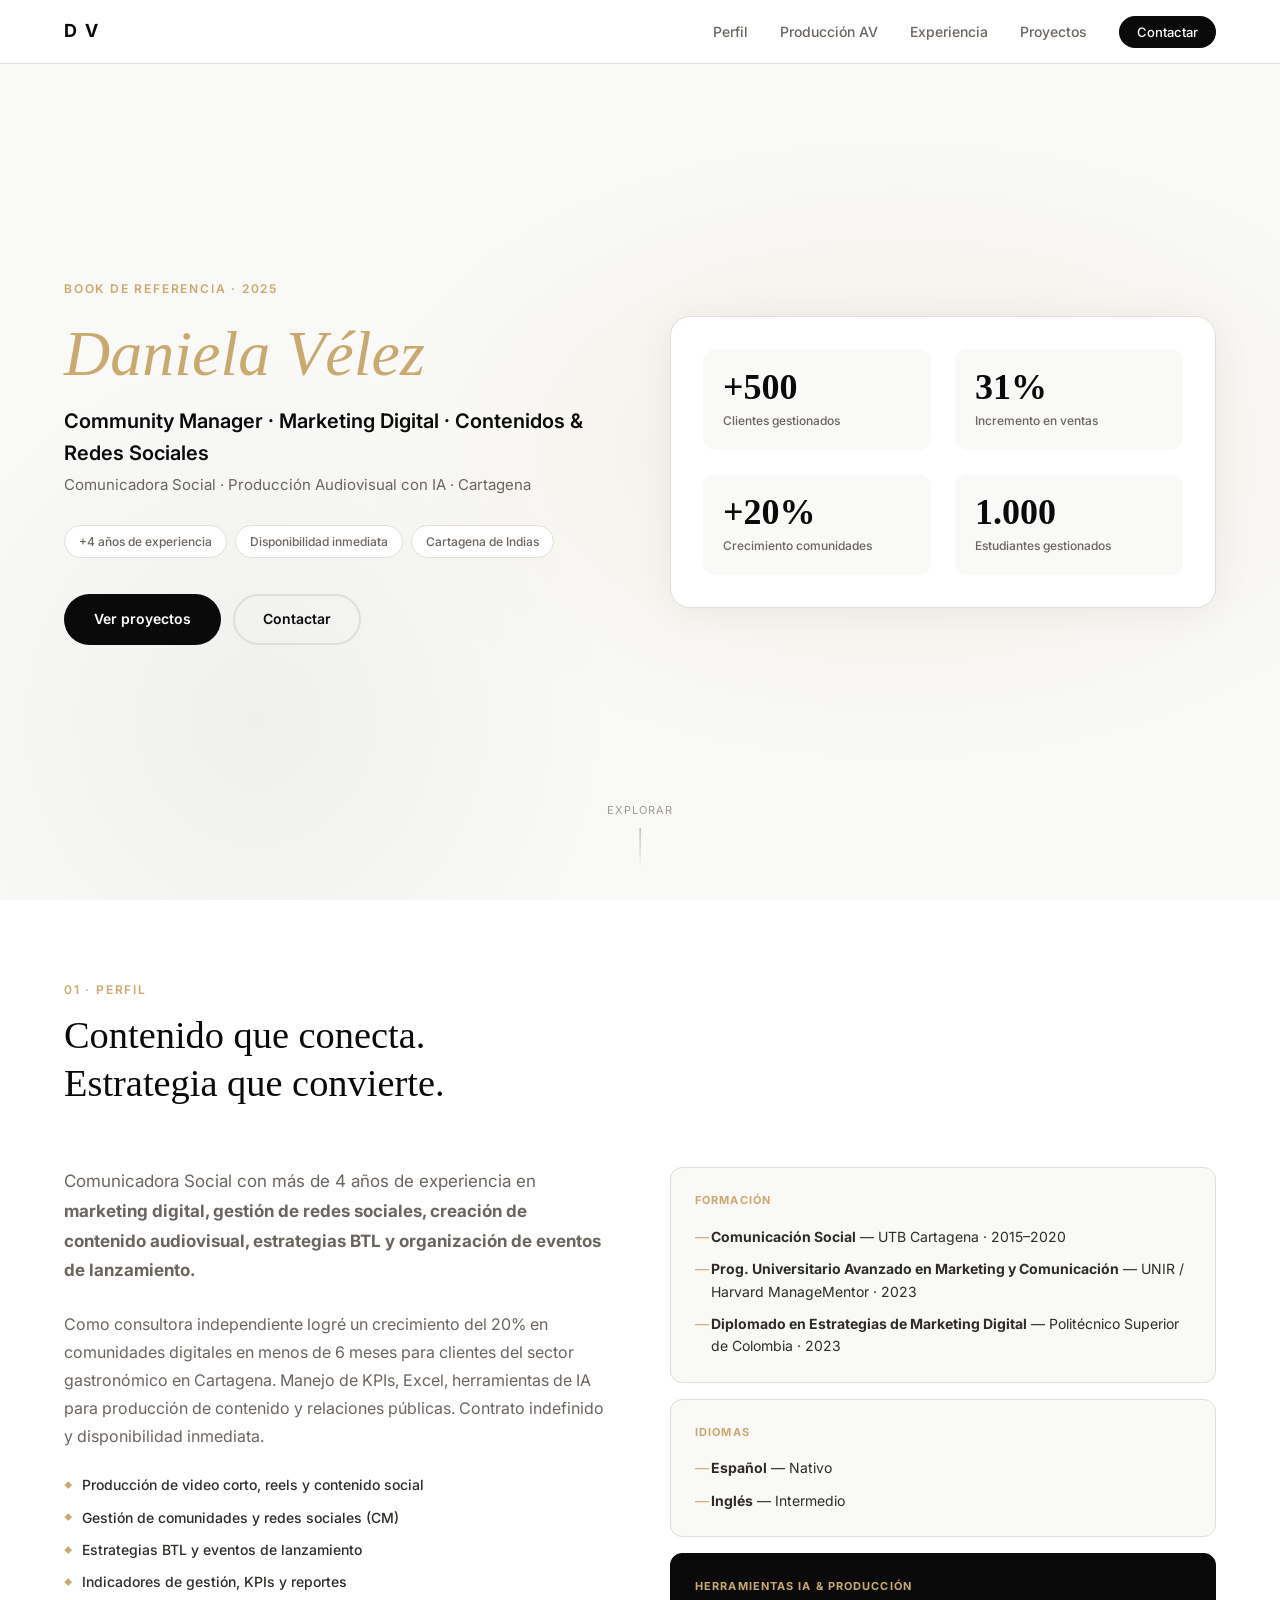
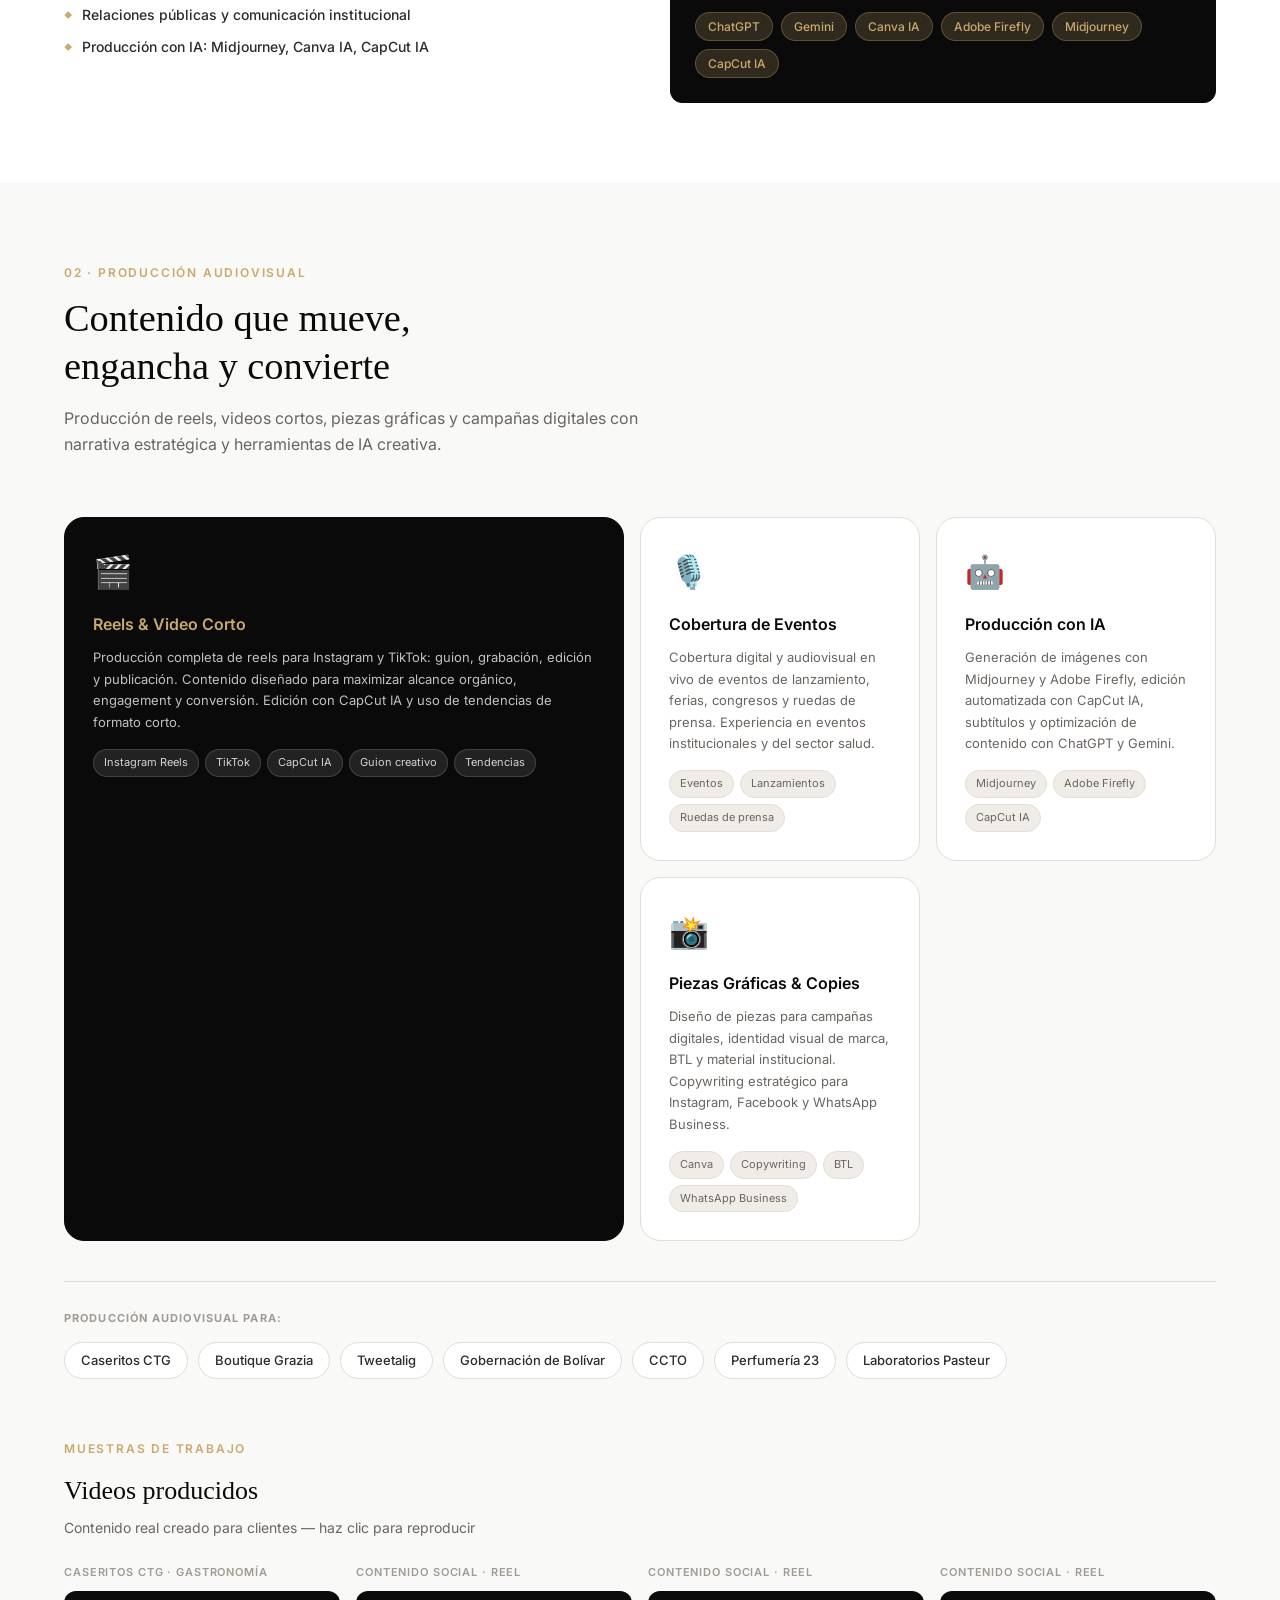
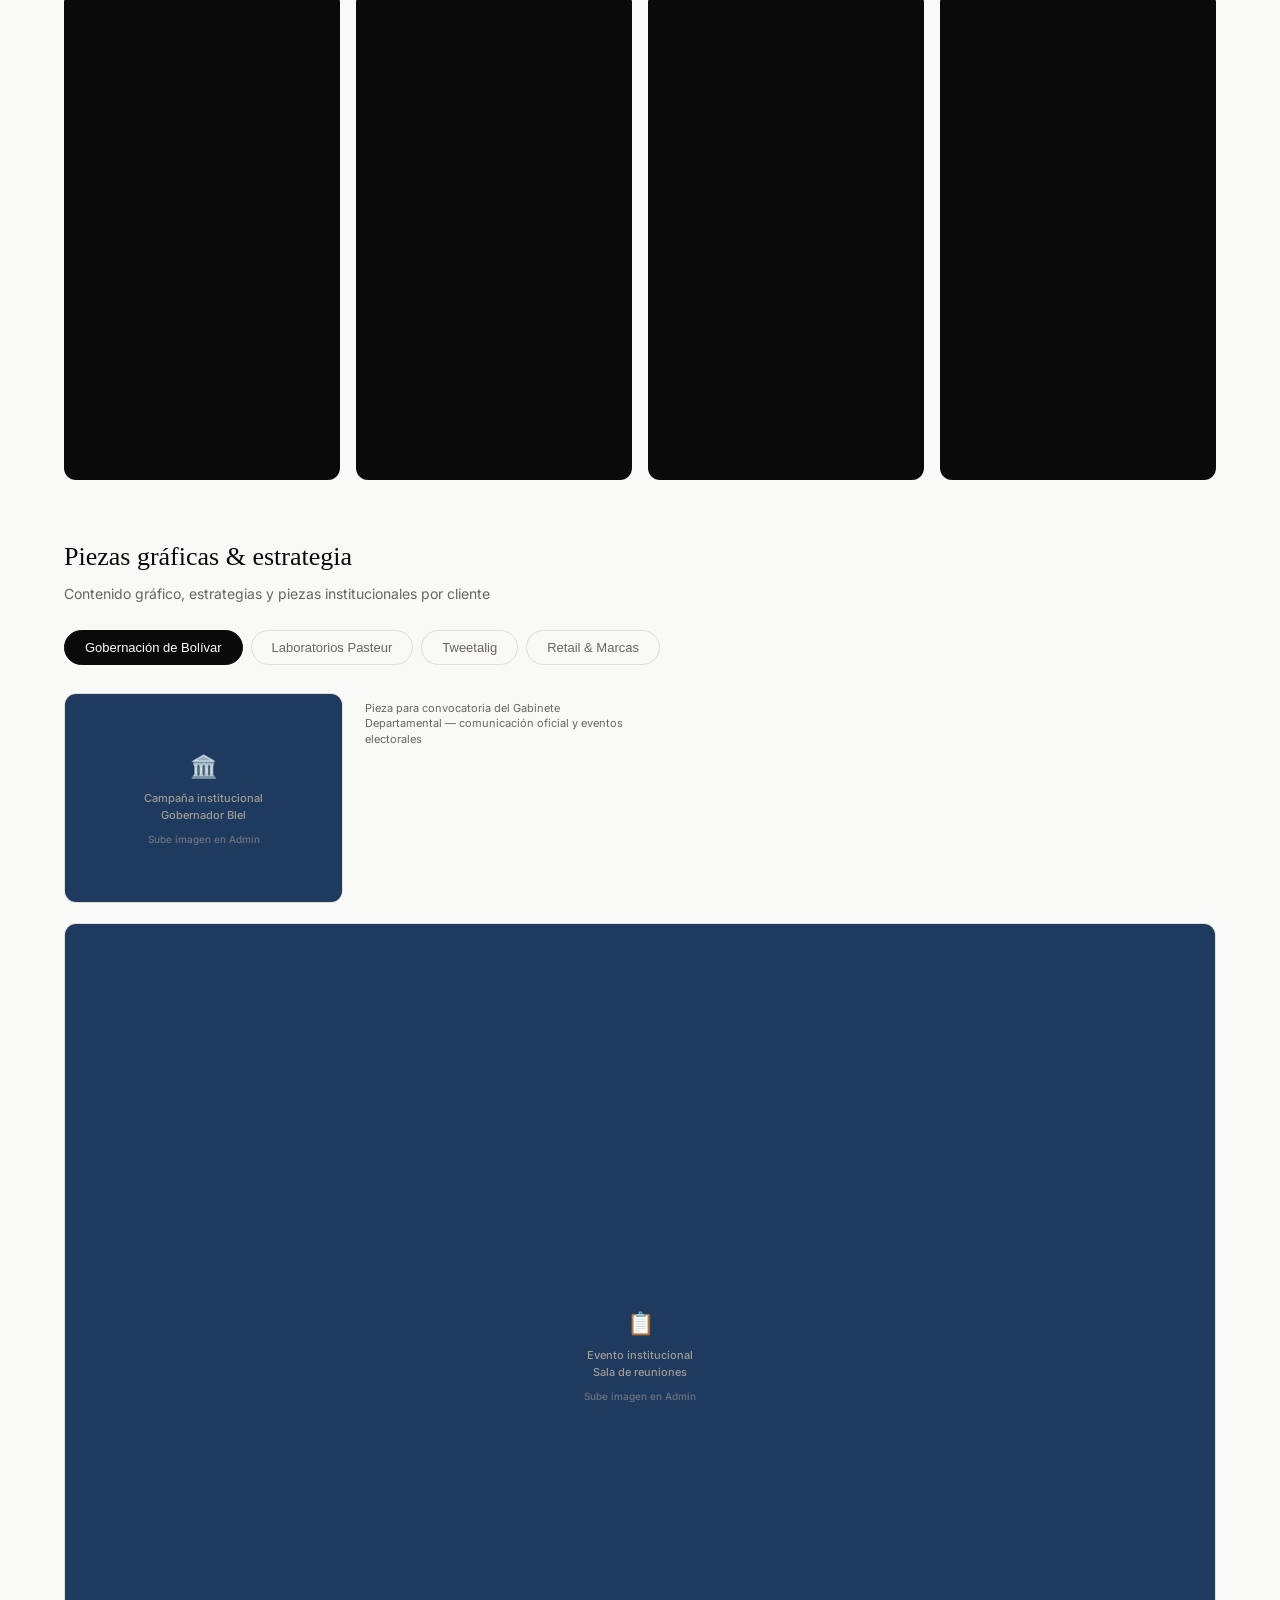
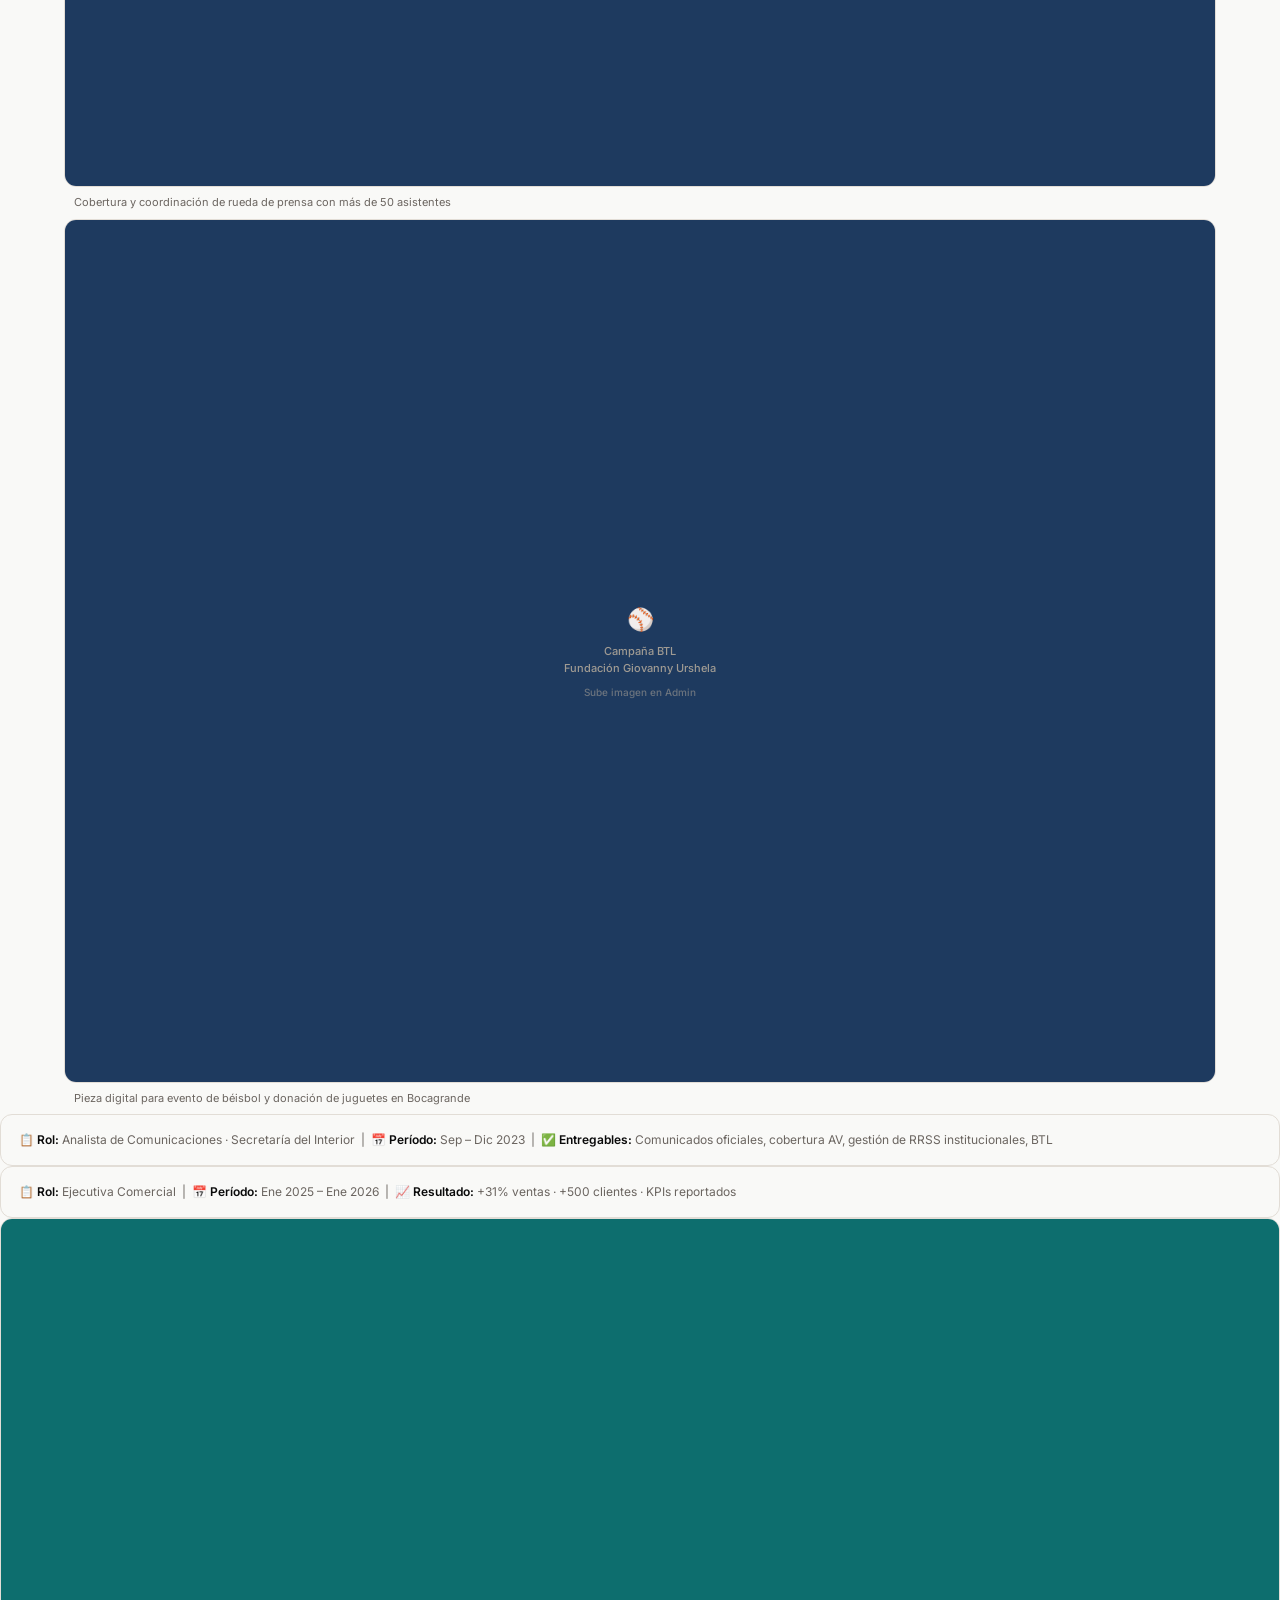
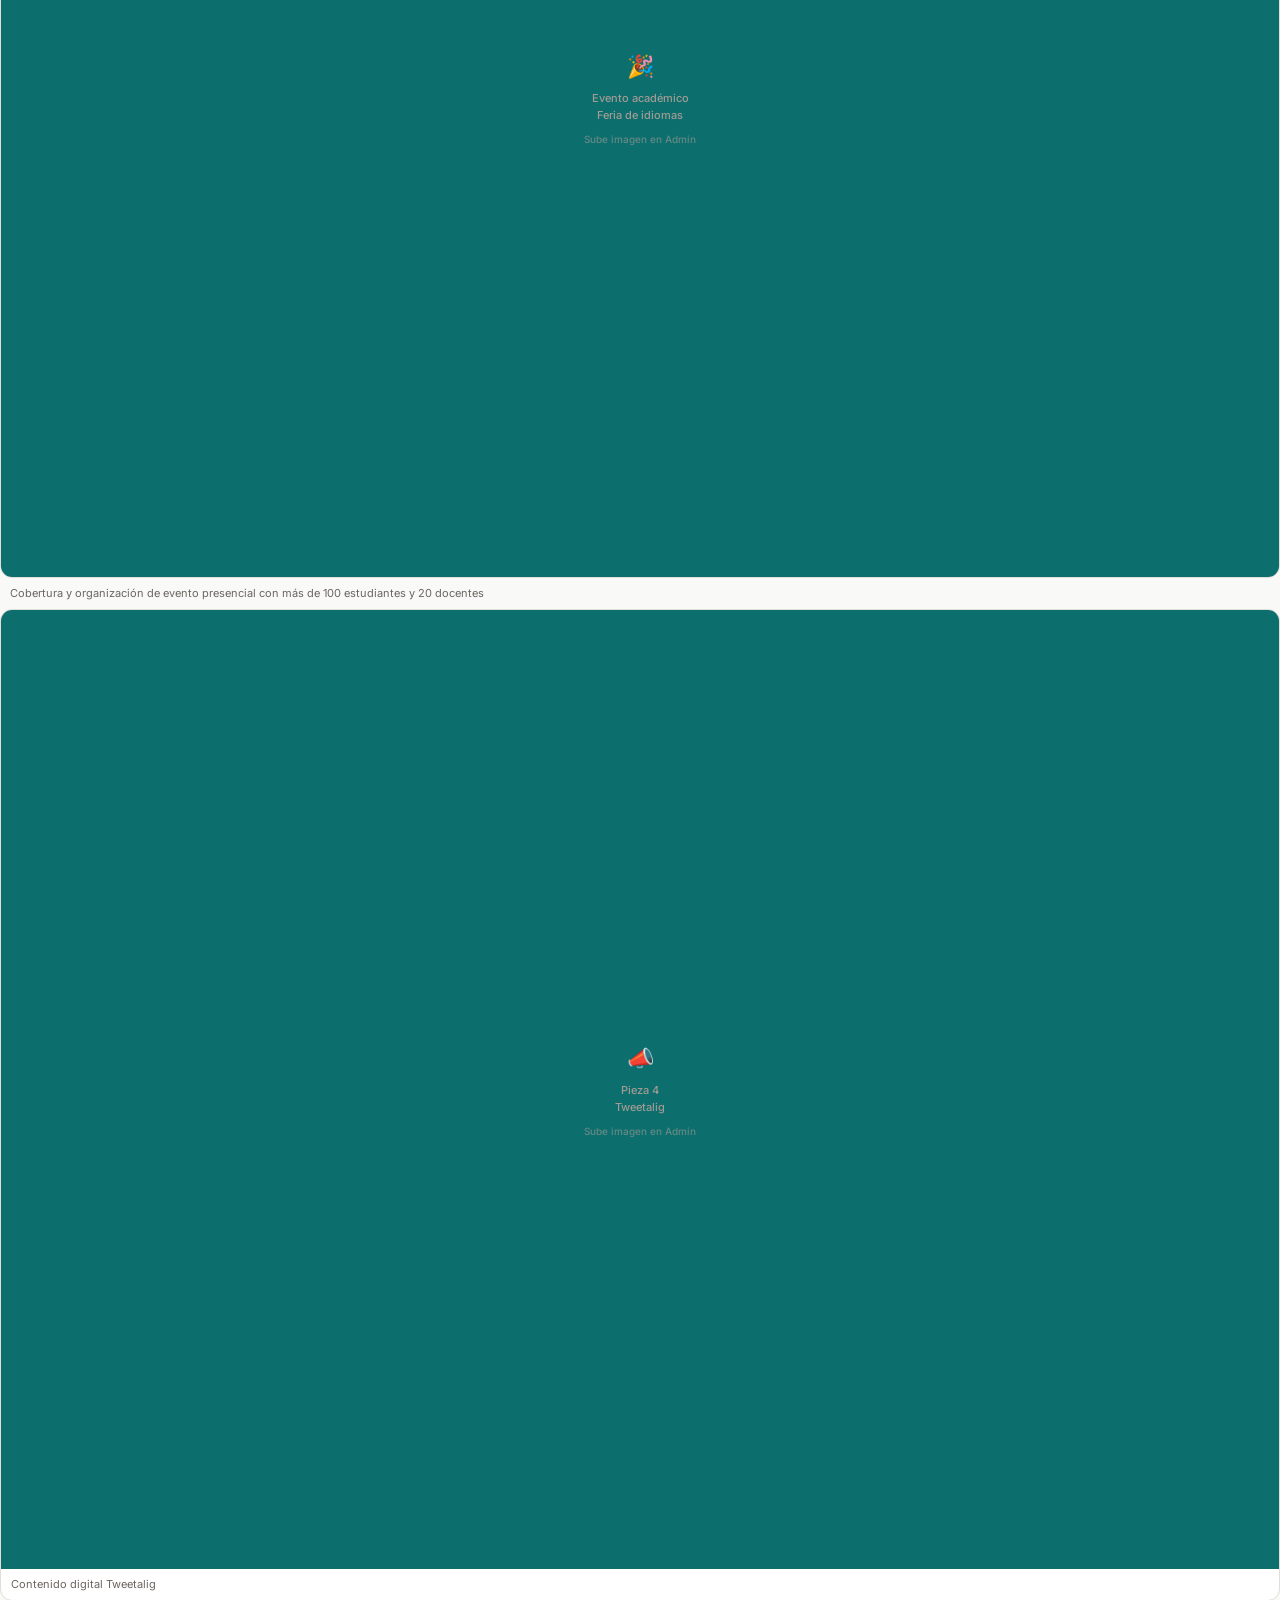
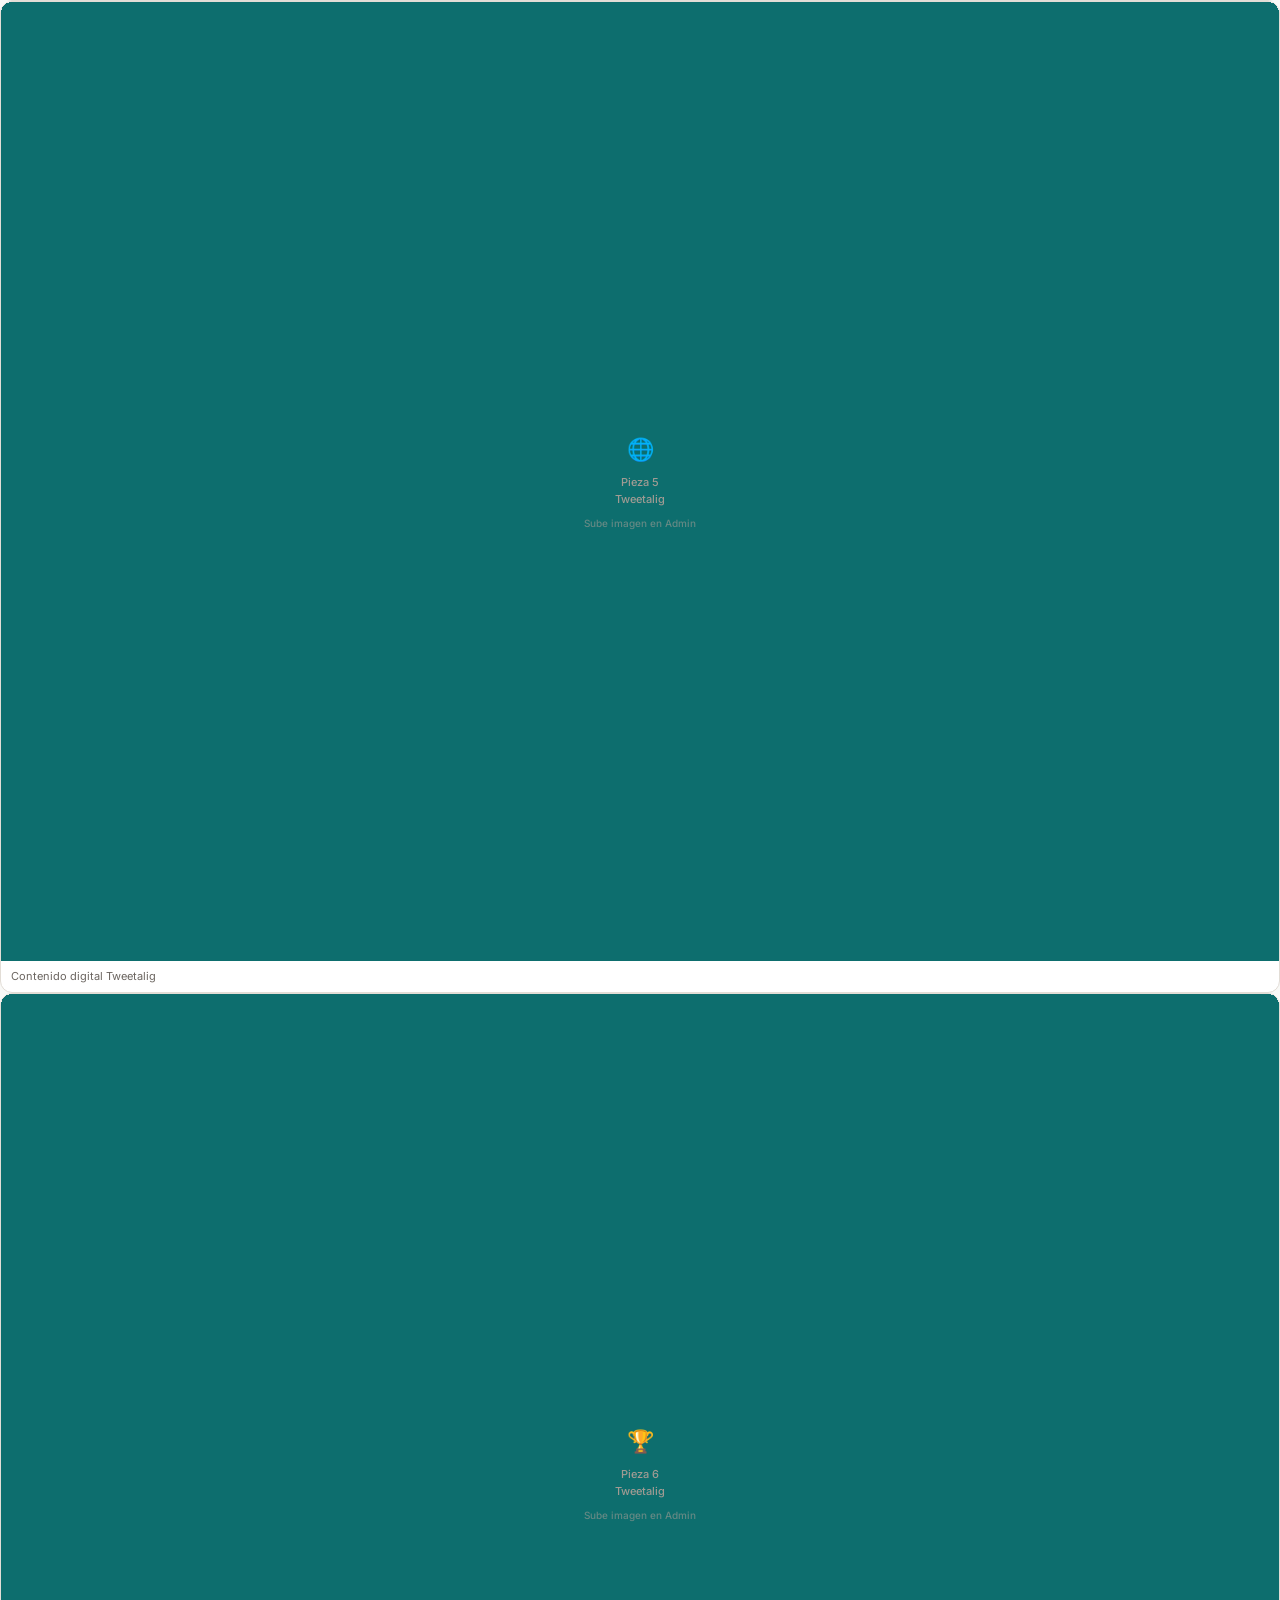
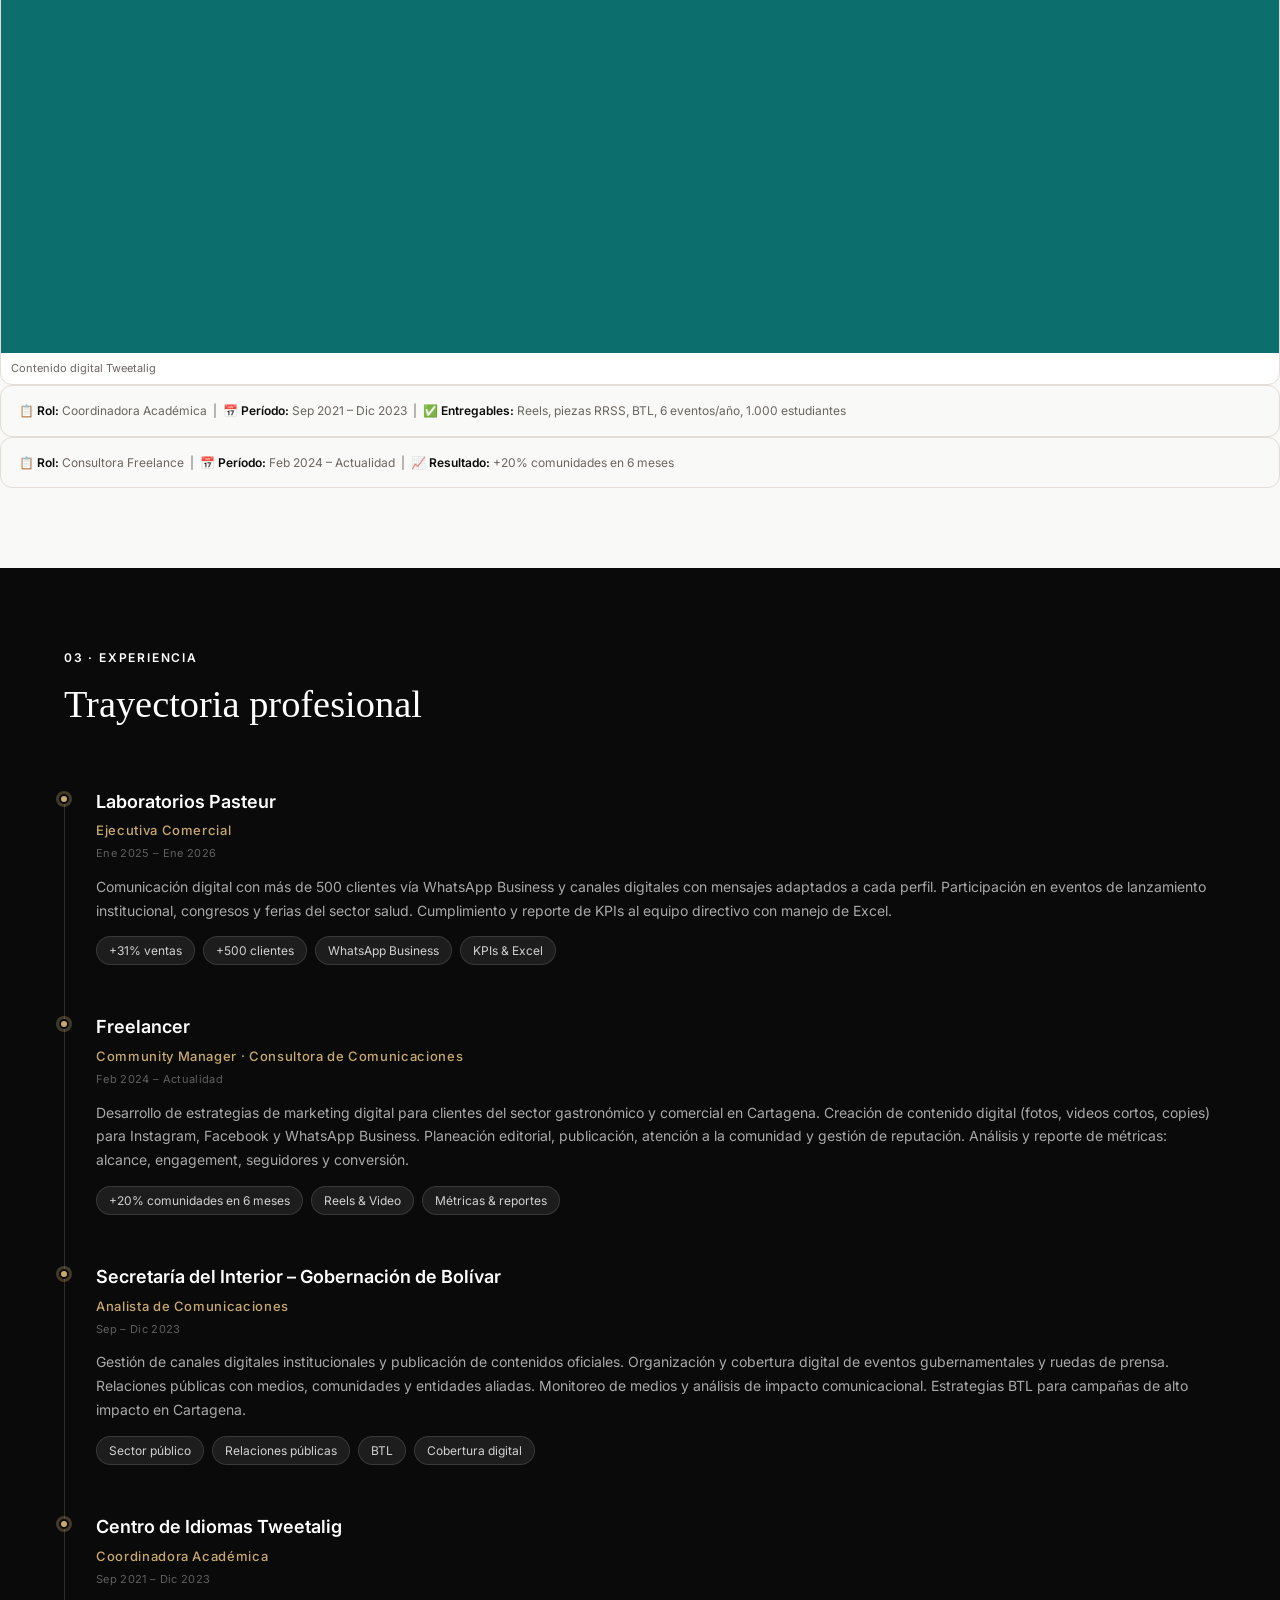
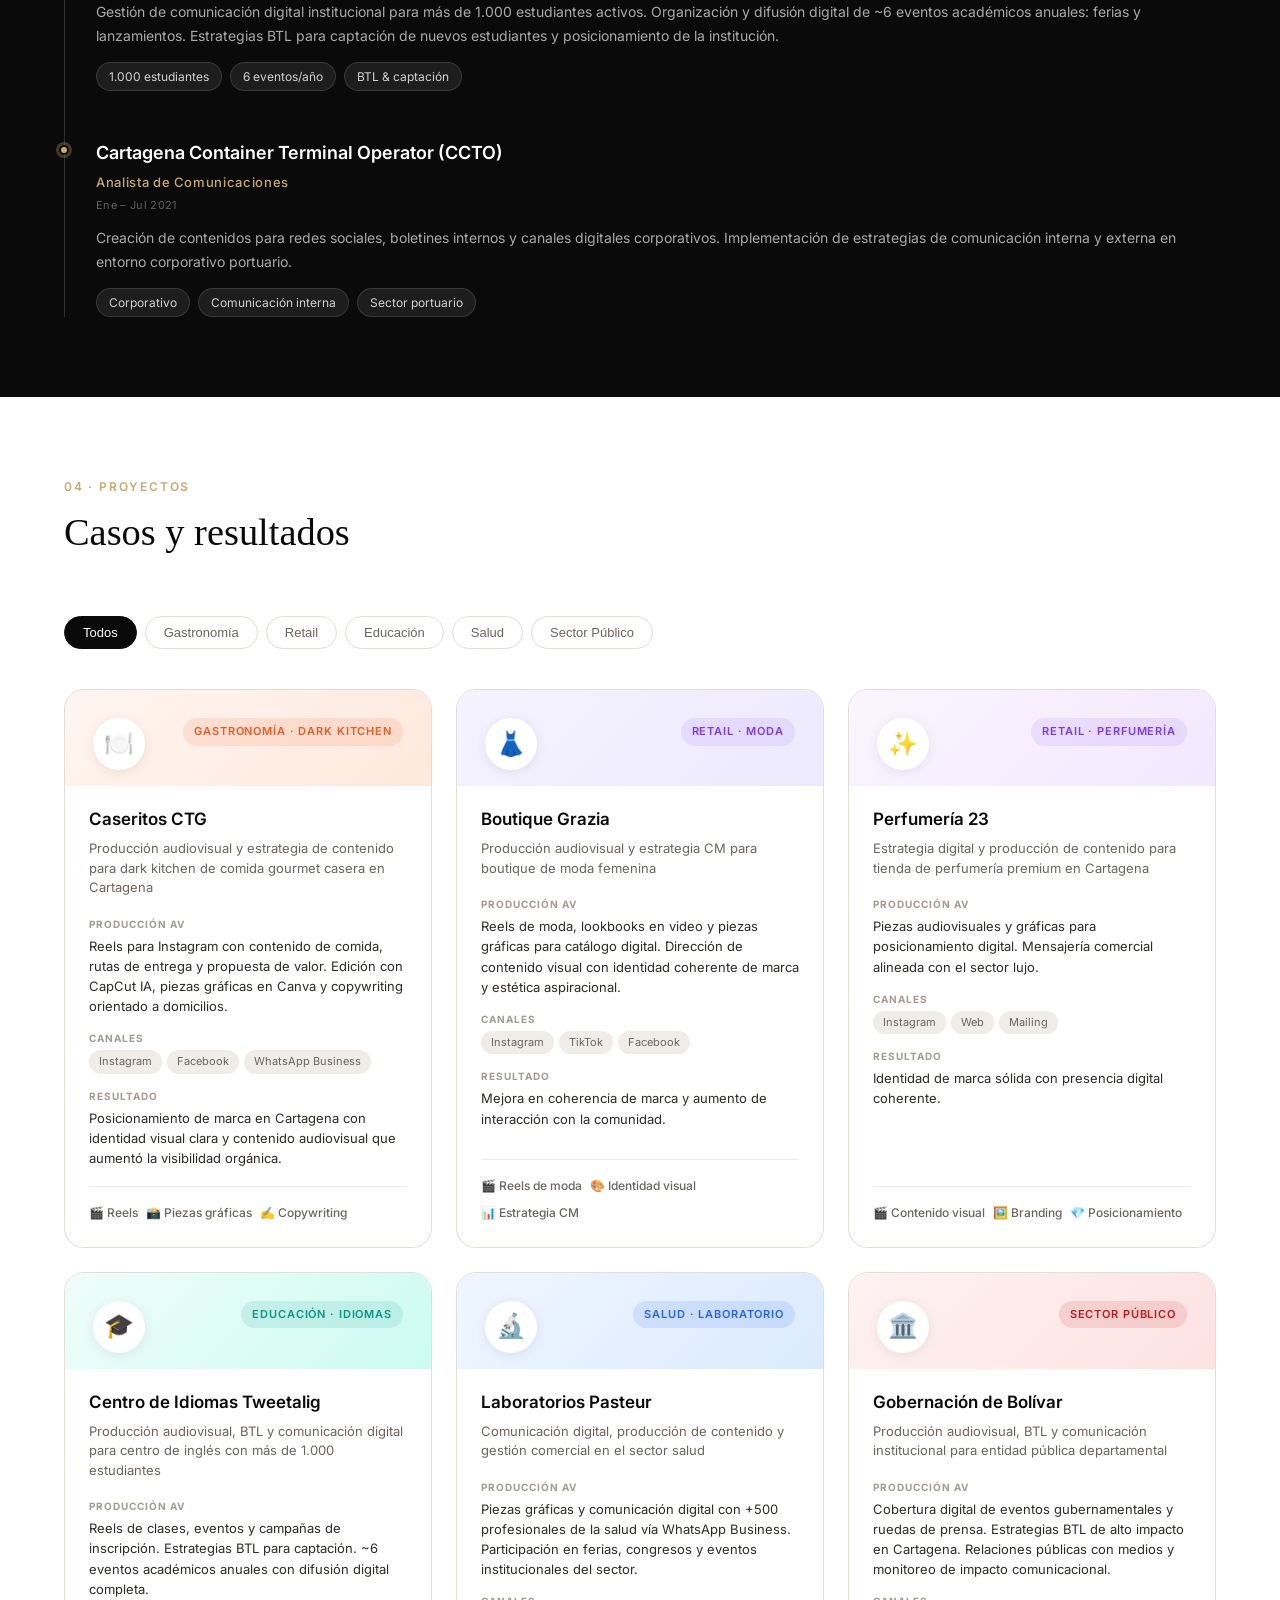
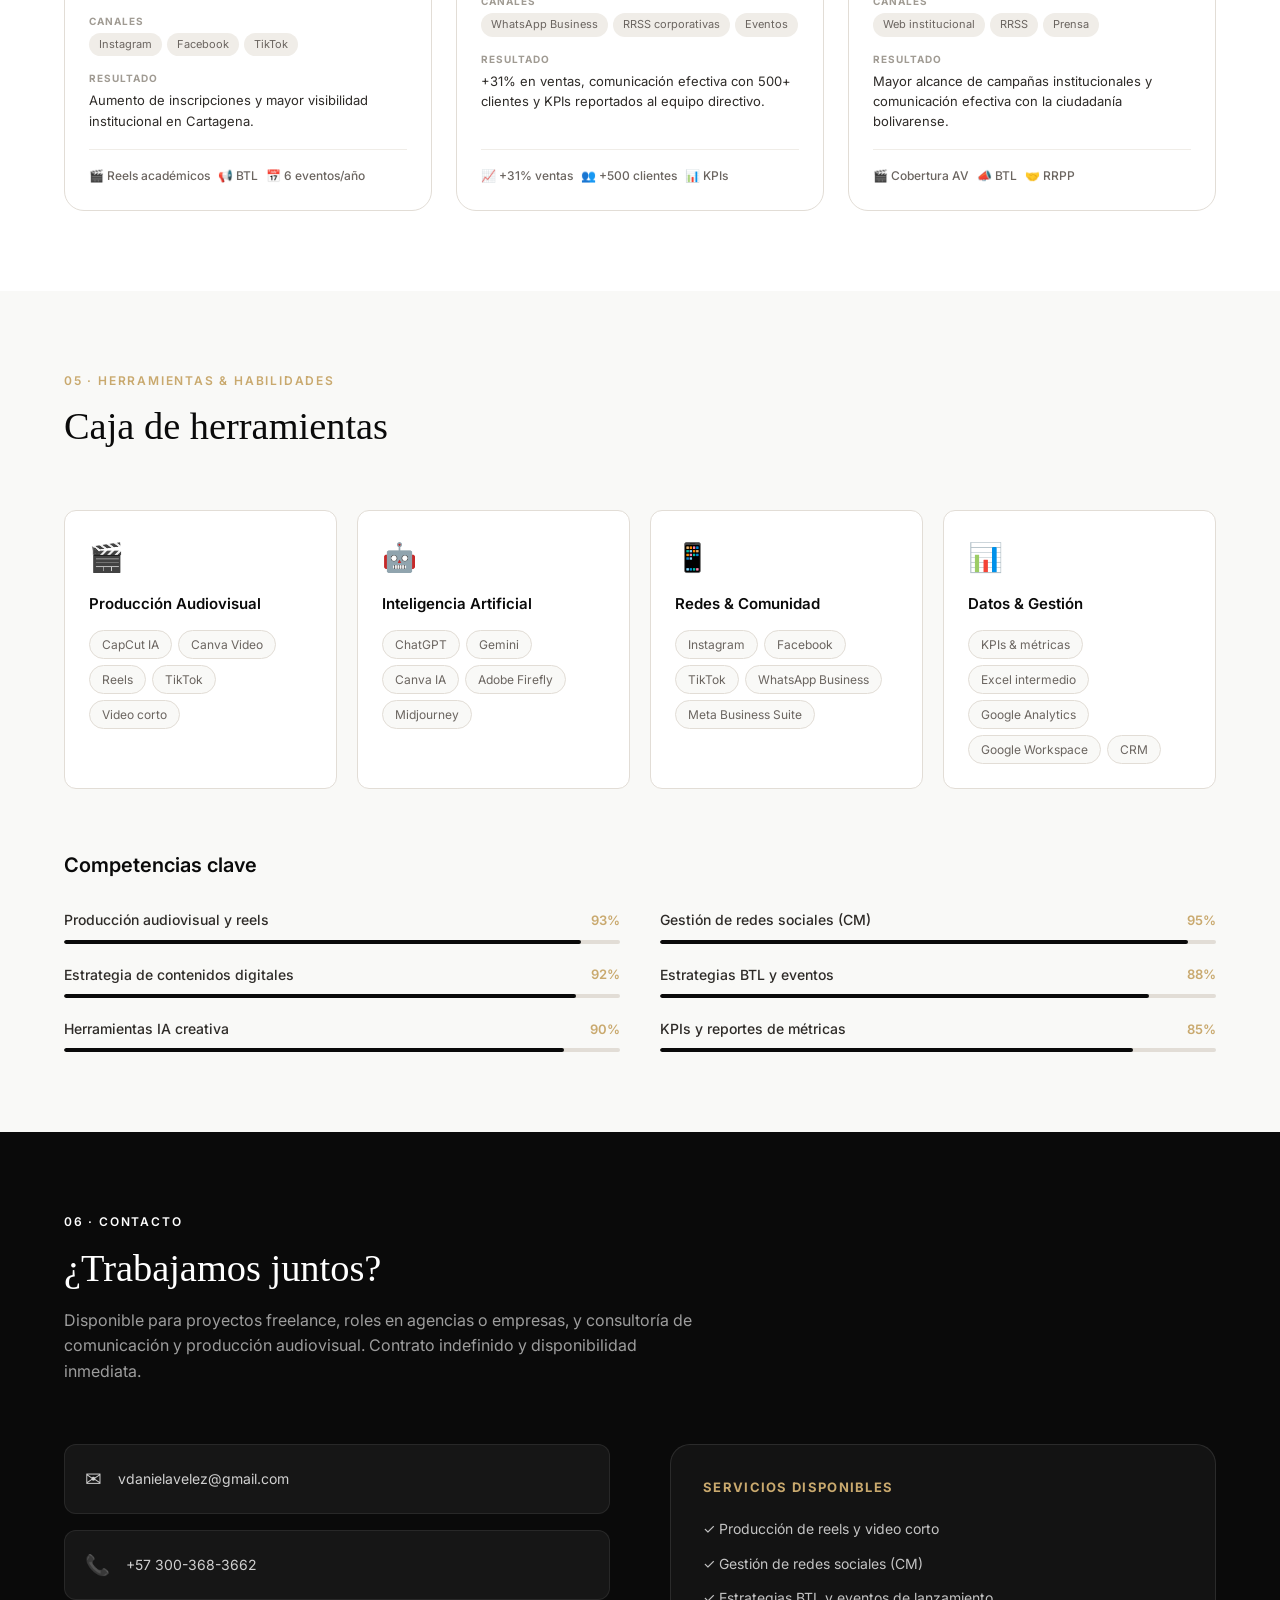
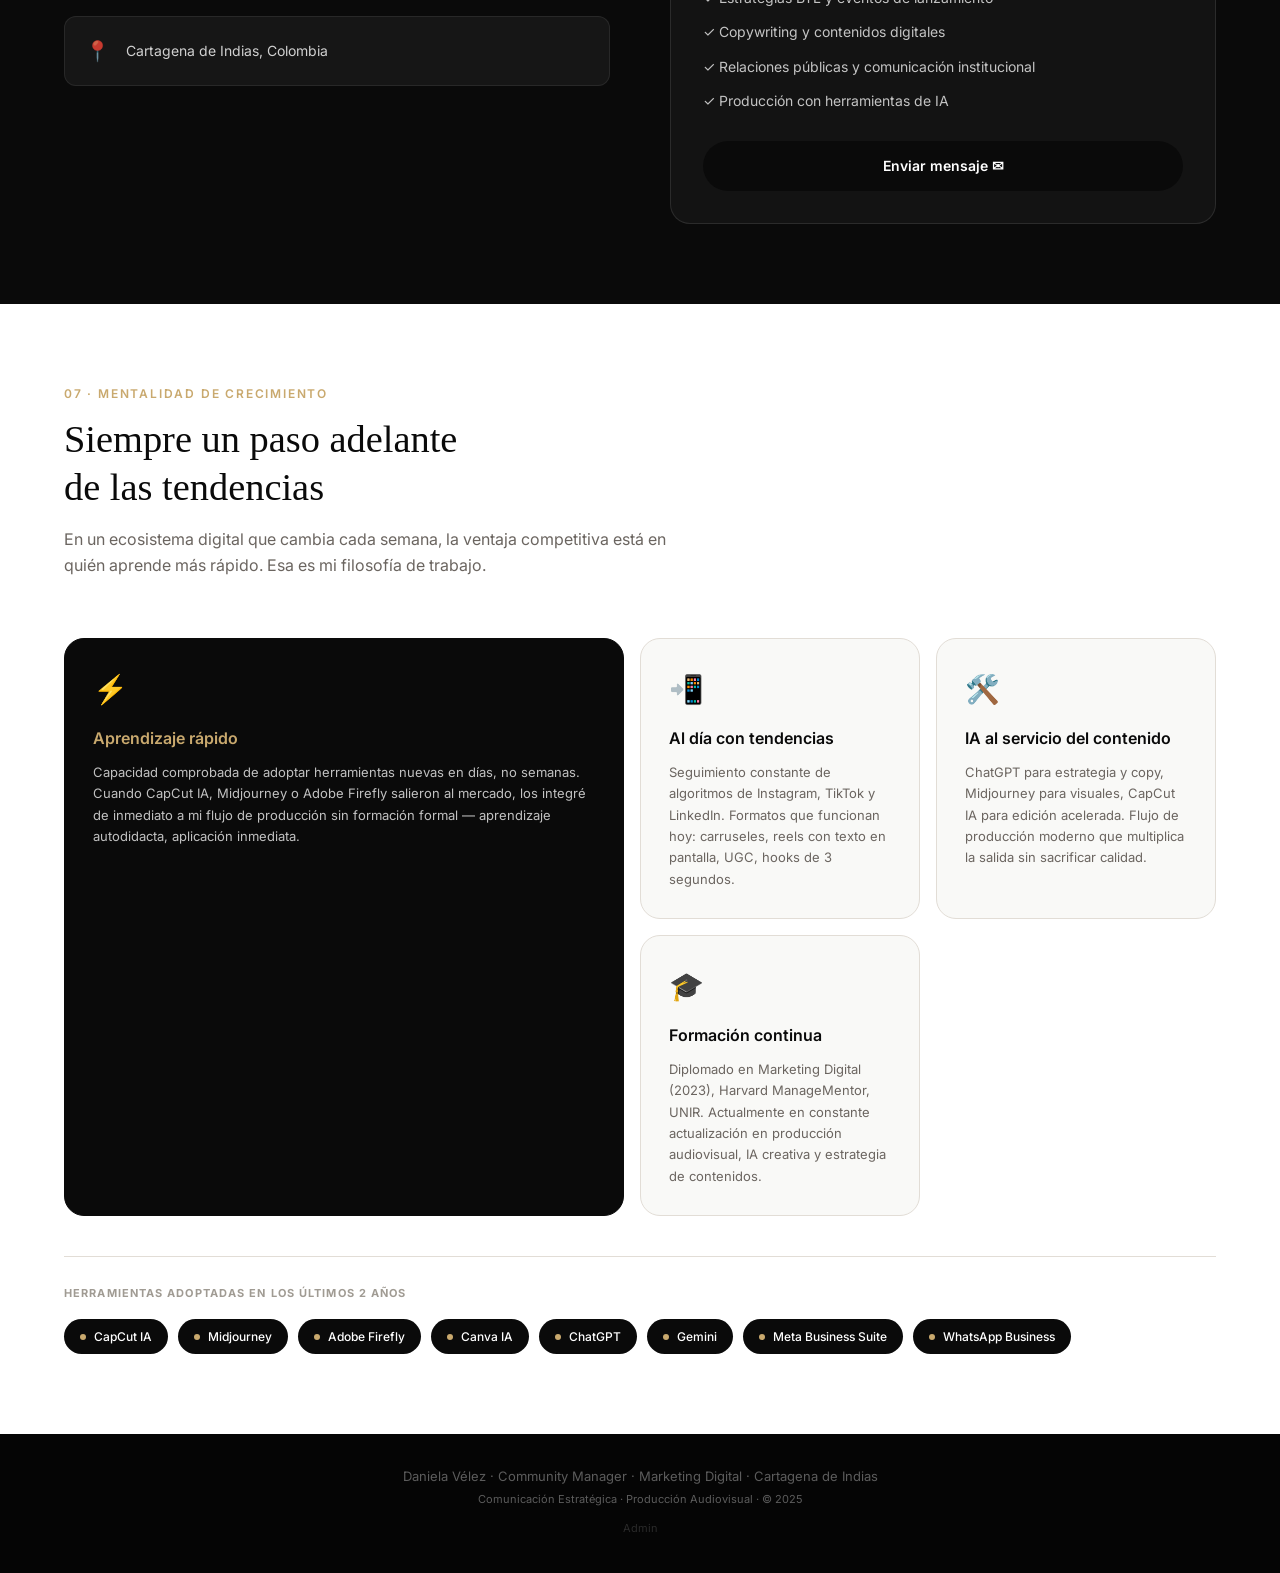
==== commit 570581ab: "Add files via upload" ====
--- a/index.html
+++ b/index.html
@@ -1201,30 +1201,42 @@
 .pieces-panel.active { display: block; }
 
 .pieces-grid {
-  display: grid; grid-template-columns: repeat(3, 1fr);
-  gap: 16px; margin-bottom: 20px;
+  display: grid; grid-template-columns: repeat(4, 1fr);
+  gap: 12px; margin-bottom: 20px;
 }
 .piece-card { border-radius: var(--radius); overflow: hidden; border: 1px solid var(--gray-200); background: var(--white); }
 .piece-img {
-  position: relative; width: 100%; padding-bottom: 65%;
+  position: relative; width: 100%; aspect-ratio: 4/3;
   background: var(--gray-200); background-size: cover; background-position: center;
-  cursor: pointer; overflow: hidden;
-  display: flex; align-items: center; justify-content: center;
+  overflow: hidden;
+  display: block;
+}
+/* Imagen real dentro del .piece-img */
+.piece-img .piece-real-img {
+  position: absolute; inset: 0;
+  width: 100%; height: 100%;
+  object-fit: cover;
+  cursor: zoom-in;
+  display: block;
 }
 .piece-placeholder {
   display: flex; flex-direction: column; align-items: center; justify-content: center;
-  gap: 8px; color: var(--gray-400); font-size: 12px; font-weight: 500;
-  position: absolute; inset: 0; text-align: center; padding: 12px;
-}
-.piece-placeholder span { font-size: 28px; }
+  gap: 6px; color: var(--gray-400); font-size: 11px; font-weight: 500;
+  position: absolute; inset: 0; text-align: center; padding: 10px;
+  cursor: default;
+}
+.piece-placeholder span { font-size: 22px; }
 .piece-overlay {
   position: absolute; inset: 0; background: rgba(0,0,0,.55);
-  display: flex; align-items: flex-end; padding: 14px;
+  display: flex; align-items: flex-end; padding: 10px;
   opacity: 0; transition: opacity .25s;
+  pointer-events: none;
 }
 .piece-img:hover .piece-overlay { opacity: 1; }
-.piece-overlay-text { font-size: 12px; font-weight: 500; color: var(--white); line-height: 1.4; }
-.piece-desc { padding: 12px 14px; font-size: 12px; color: var(--gray-600); line-height: 1.5; }
+.piece-img .piece-real-img:hover ~ .piece-overlay,
+.piece-img:hover .piece-overlay { opacity: 1; }
+.piece-overlay-text { font-size: 11px; font-weight: 500; color: var(--white); line-height: 1.4; }
+.piece-desc { padding: 8px 10px; font-size: 11px; color: var(--gray-600); line-height: 1.4; }
 
 .piece-result {
   background: var(--gray-50); border: 1px solid var(--gray-200);
@@ -1239,11 +1251,11 @@
 
 @media (max-width: 900px) {
   .video-grid { grid-template-columns: repeat(2, 1fr); }
-  .pieces-grid { grid-template-columns: 1fr 1fr; }
+  .pieces-grid { grid-template-columns: repeat(3, 1fr); }
 }
 @media (max-width: 560px) {
   .video-grid { grid-template-columns: repeat(2, 1fr); }
-  .pieces-grid { grid-template-columns: 1fr; }
+  .pieces-grid { grid-template-columns: repeat(2, 1fr); }
 }
 /* ===== LIGHTBOX ===== */
 #lightbox {
@@ -1285,7 +1297,8 @@
   white-space: nowrap;
 }
 
-
+</style>
+</head>
 <body>
 
 <!-- ADMIN PANEL -->
@@ -1611,6 +1624,27 @@
           </div>     </div>
           <p class="piece-desc">Cobertura y organización de evento presencial con más de 100 estudiantes y 20 docentes</p>
         </div>
+        <div class="piece-card">
+          <div class="piece-img piece-img-tw4" style="background:#0d6e6e">
+            <div class="piece-placeholder"><span>📣</span>Pieza 4<br>Tweetalig<br><small style="opacity:.6;font-size:10px">Sube imagen en Admin</small></div>
+            <div class="piece-overlay"><span class="piece-overlay-text">Pieza 4 · Tweetalig</span></div>
+          </div>
+          <p class="piece-desc">Contenido digital Tweetalig</p>
+        </div>
+        <div class="piece-card">
+          <div class="piece-img piece-img-tw5" style="background:#0d6e6e">
+            <div class="piece-placeholder"><span>🌐</span>Pieza 5<br>Tweetalig<br><small style="opacity:.6;font-size:10px">Sube imagen en Admin</small></div>
+            <div class="piece-overlay"><span class="piece-overlay-text">Pieza 5 · Tweetalig</span></div>
+          </div>
+          <p class="piece-desc">Contenido digital Tweetalig</p>
+        </div>
+        <div class="piece-card">
+          <div class="piece-img piece-img-tw6" style="background:#0d6e6e">
+            <div class="piece-placeholder"><span>🏆</span>Pieza 6<br>Tweetalig<br><small style="opacity:.6;font-size:10px">Sube imagen en Admin</small></div>
+            <div class="piece-overlay"><span class="piece-overlay-text">Pieza 6 · Tweetalig</span></div>
+          </div>
+          <p class="piece-desc">Contenido digital Tweetalig</p>
+        </div>
       </div>
       <div class="piece-result">
         <span class="result-highlight">📋 Rol:</span> Coordinadora Académica &nbsp;|&nbsp;
@@ -1743,22 +1777,7 @@
         </div>
       </div>
 
-      <div class="timeline-item" data-aos>
-        <div class="timeline-dot"></div>
-        <div class="timeline-content">
-          <div class="timeline-header">
-            <span class="timeline-company" data-editable>Seatrial S.A.S</span>
-            <span class="timeline-role" data-editable>Asesora de Ventas y Servicio al Cliente</span>
-            <span class="timeline-date">Sep 2019 – Ene 2021</span>
-          </div>
-          <p class="timeline-desc" data-editable>Elaboración de materiales promocionales y comunicación de marca en sector náutico de lujo. Atención y comunicación efectiva con ~40 clientes de alto valor.</p>
-          <div class="timeline-results">
-            <span class="result-tag">Náutico · Lujo</span>
-            <span class="result-tag">40 clientes alto valor</span>
-            <span class="result-tag">Comunicación de marca</span>
-          </div>
-        </div>
-      </div>
+
 
     </div>
   </div>
@@ -2153,11 +2172,24 @@
       const key = k.replace('piece_', '');
       const el = document.querySelector('.piece-img-' + key);
       if (el) {
-        el.style.backgroundImage = 'url(' + v + ')';
-        el.style.backgroundSize = 'cover';
-        el.style.backgroundPosition = 'center';
+        // Ocultar placeholder
         const ph = el.querySelector('.piece-placeholder');
         if (ph) ph.style.display = 'none';
+        // Quitar imagen previa si existe
+        const prev = el.querySelector('.piece-real-img');
+        if (prev) prev.remove();
+        // Insertar <img> real antes del overlay para que el click funcione
+        const img = document.createElement('img');
+        img.src = v;
+        img.className = 'piece-real-img';
+        img.alt = key;
+        const overlay = el.querySelector('.piece-overlay');
+        el.insertBefore(img, overlay);
+        // Click abre lightbox
+        img.addEventListener('click', () => {
+          const caption = el.querySelector('.piece-overlay-text')?.textContent || '';
+          openLightbox(v, caption);
+        });
       }
     });
     // Foto de perfil
@@ -2172,9 +2204,7 @@
       const iframes = document.querySelectorAll('.video-wrap iframe');
       if (iframes[idx]) iframes[idx].src = 'https://www.youtube.com/embed/' + ytId;
     });
-    // Re-attach lightbox clicks after images load
-    if (typeof attachPieceClicks === 'function') attachPieceClicks();
-  } catch(e) {}
+  } catch(e) { console.error('loadPieceImages:', e); }
 }
 
 function loadEdits() {
@@ -2263,23 +2293,6 @@
 lightbox.addEventListener('click', e => { if(e.target === lightbox) closeLightbox(); });
 document.addEventListener('keydown', e => { if(e.key === 'Escape') closeLightbox(); });
 
-// Adjuntar click a cada pieza gráfica
-function attachPieceClicks() {
-  document.querySelectorAll('.piece-img').forEach(el => {
-    el.style.cursor = 'zoom-in';
-    el.addEventListener('click', () => {
-      const bg = el.style.backgroundImage;
-      const caption = el.querySelector('.piece-overlay-text')?.textContent || '';
-      if (bg && bg !== 'none' && bg !== '') {
-        // Tiene imagen real cargada
-        const url = bg.replace(/^url\(["']?/, '').replace(/["']?\)$/, '');
-        openLightbox(url, caption);
-      }
-    });
-  });
-}
-attachPieceClicks();
-
 </script>
 </body>
 </html>
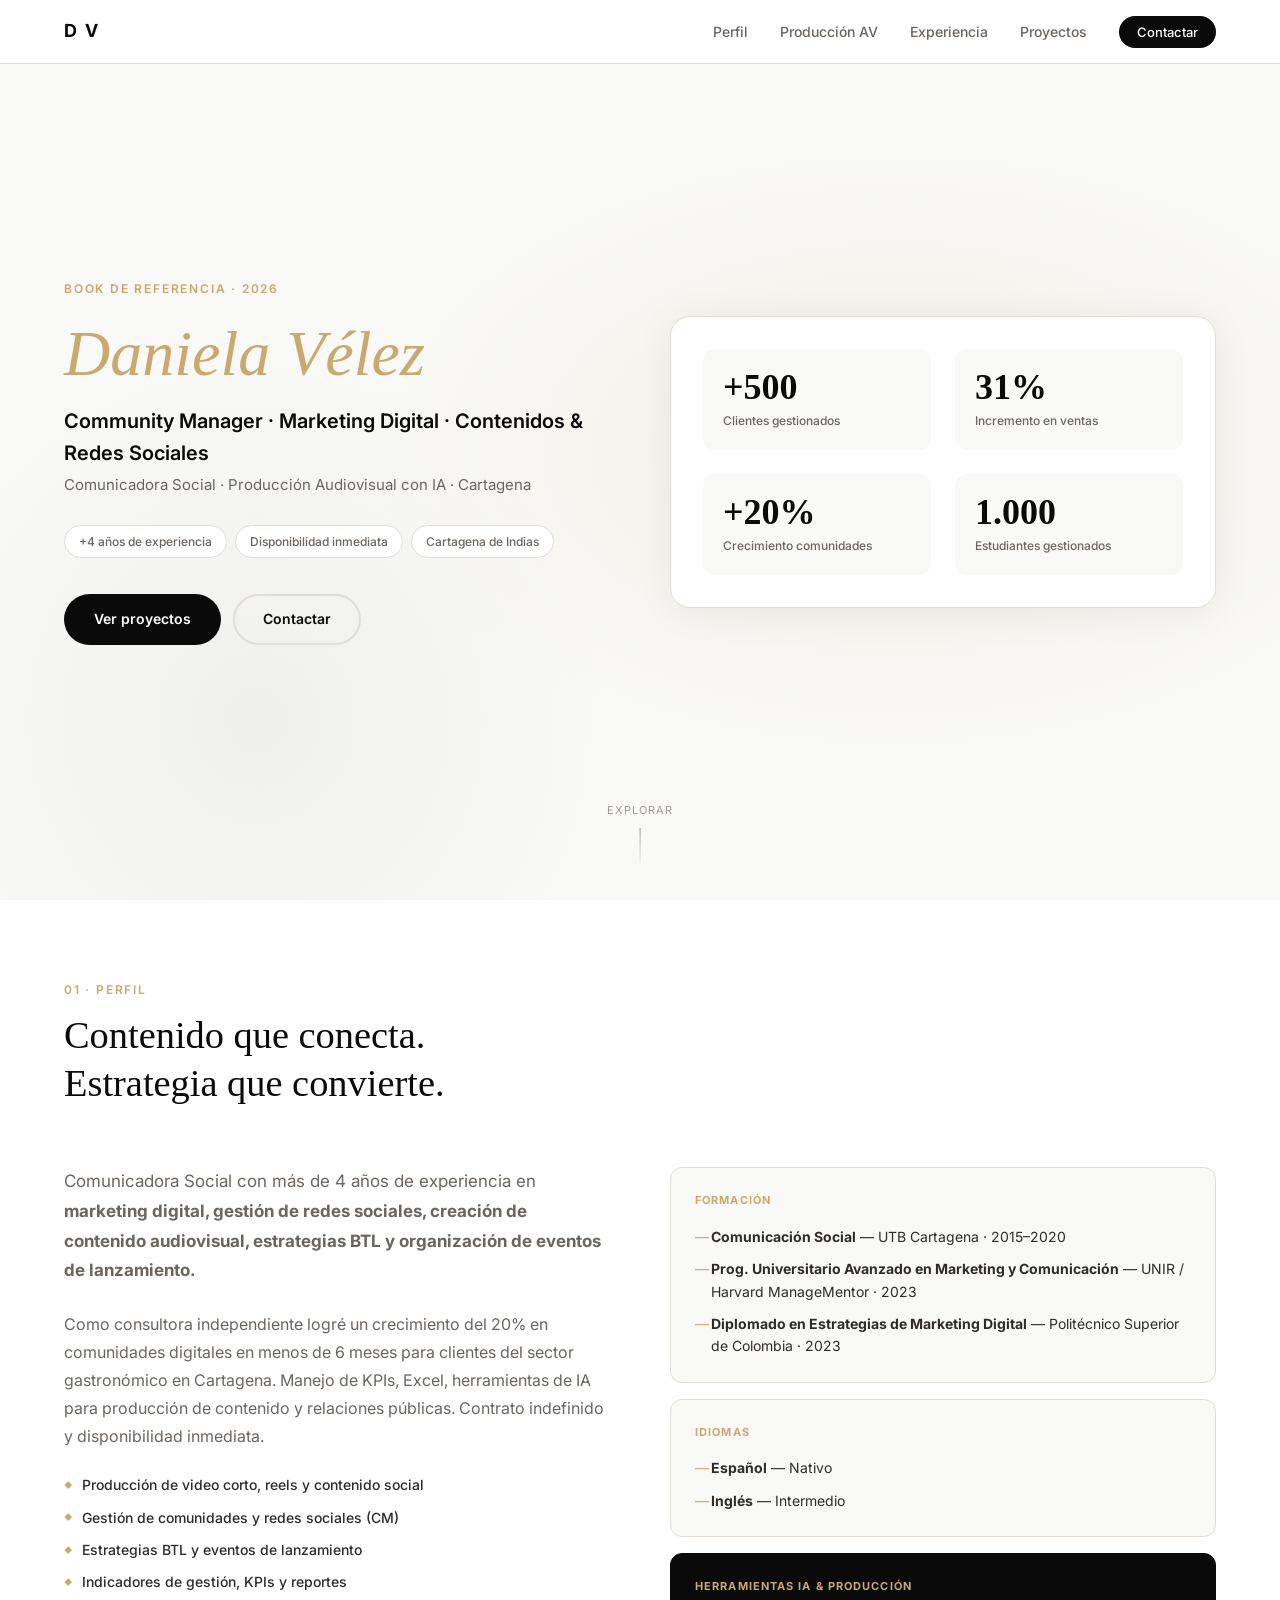
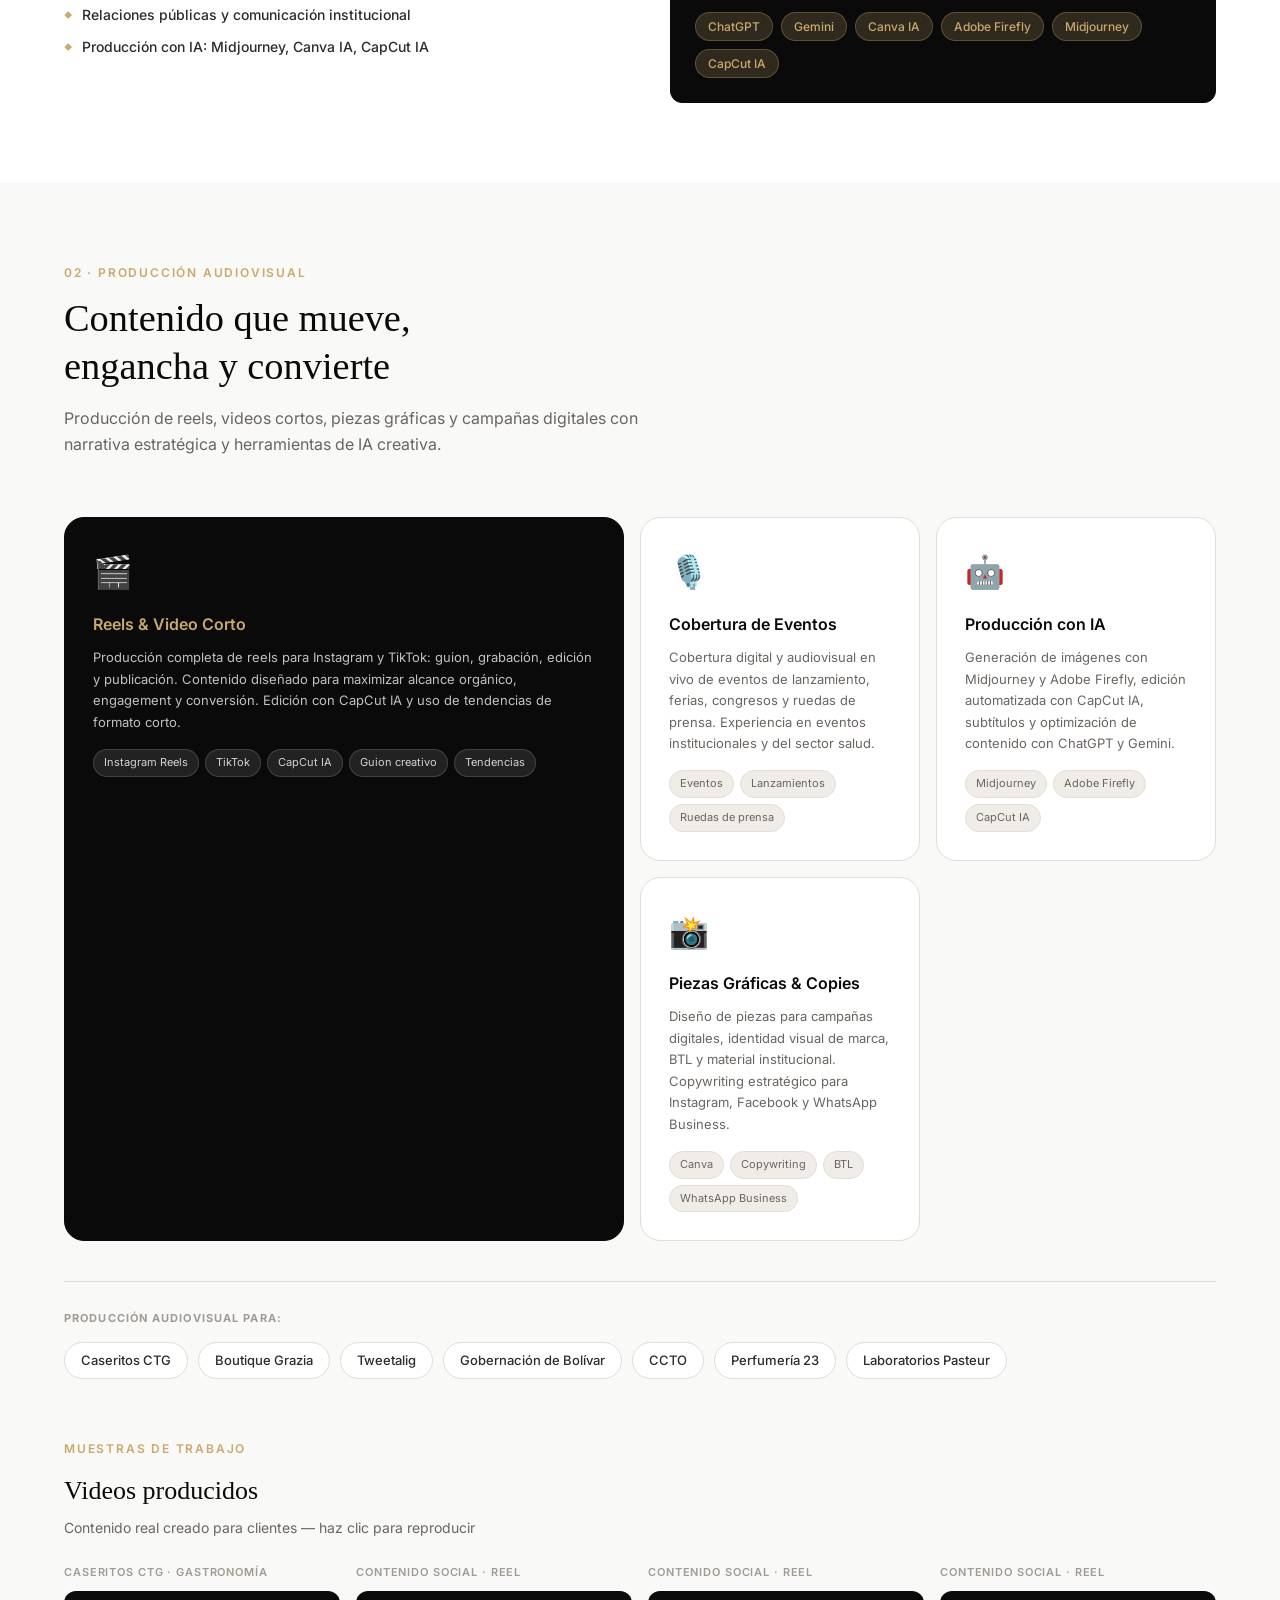
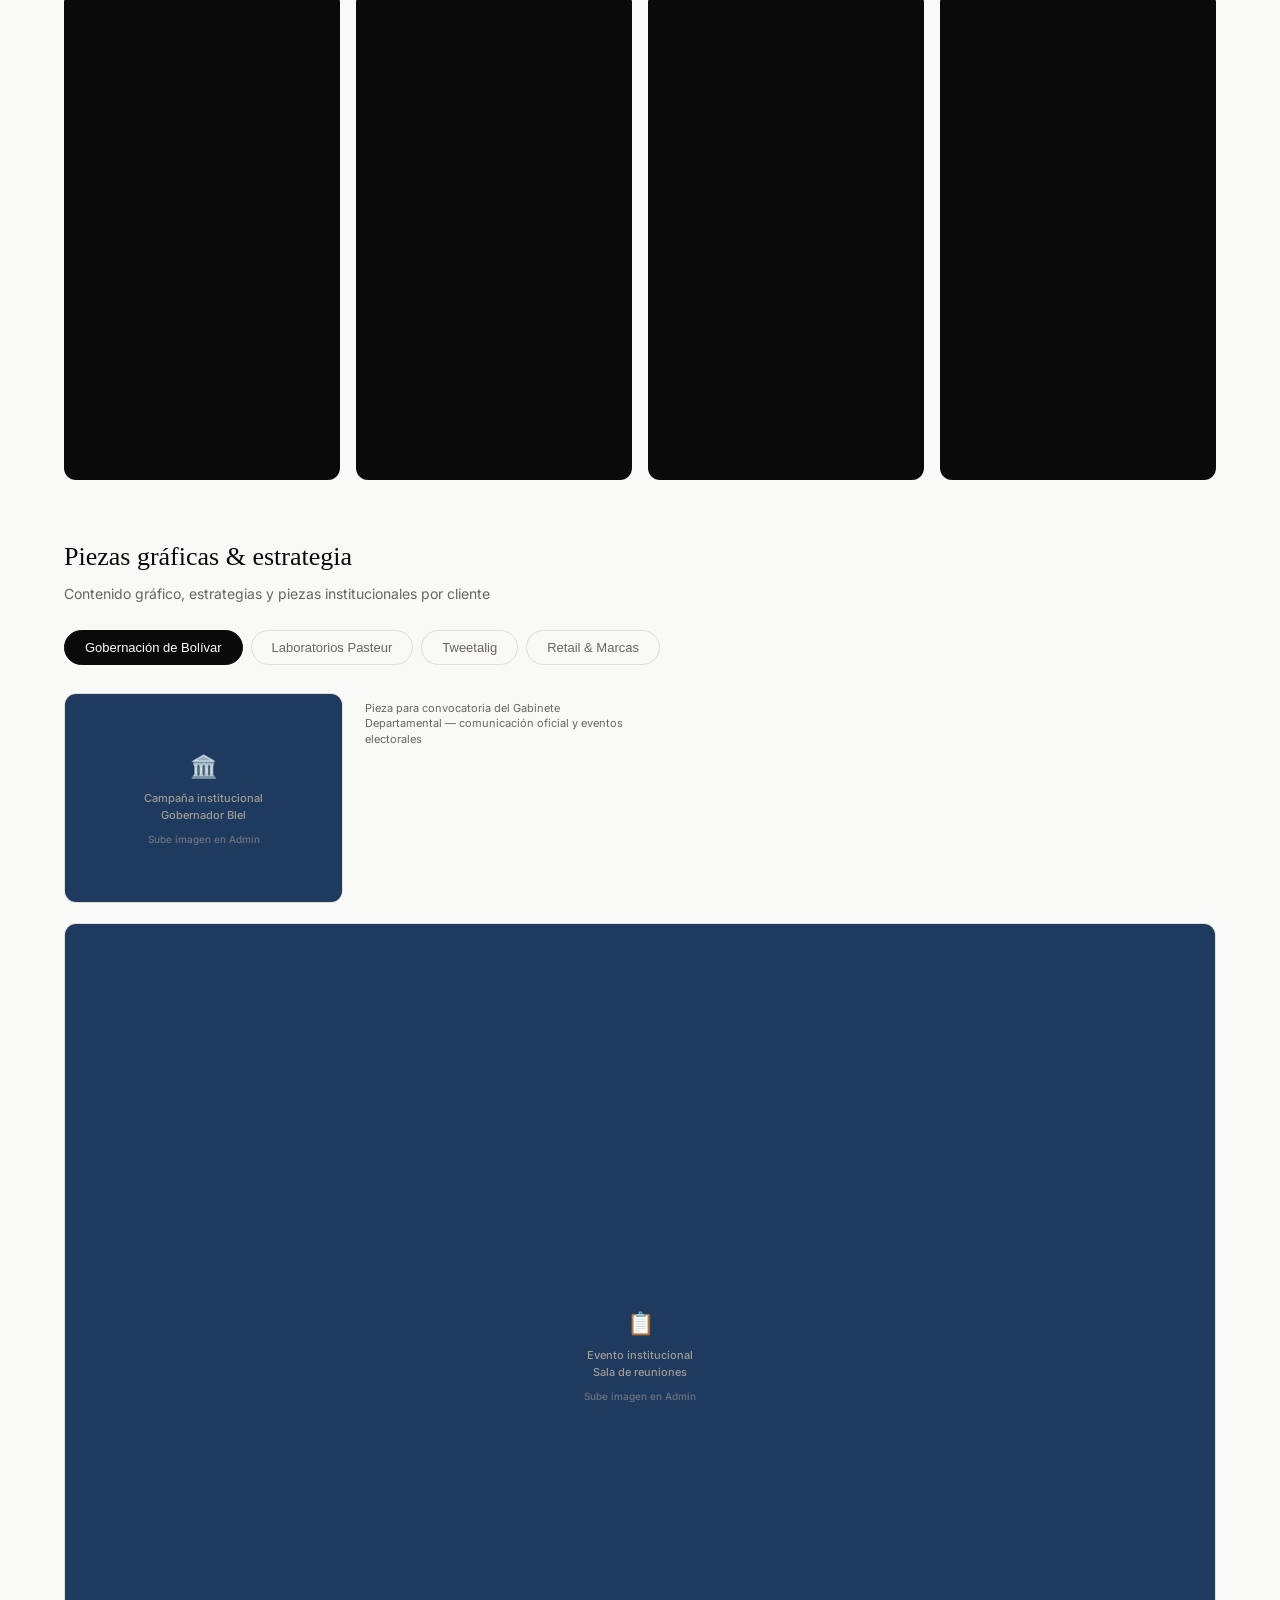
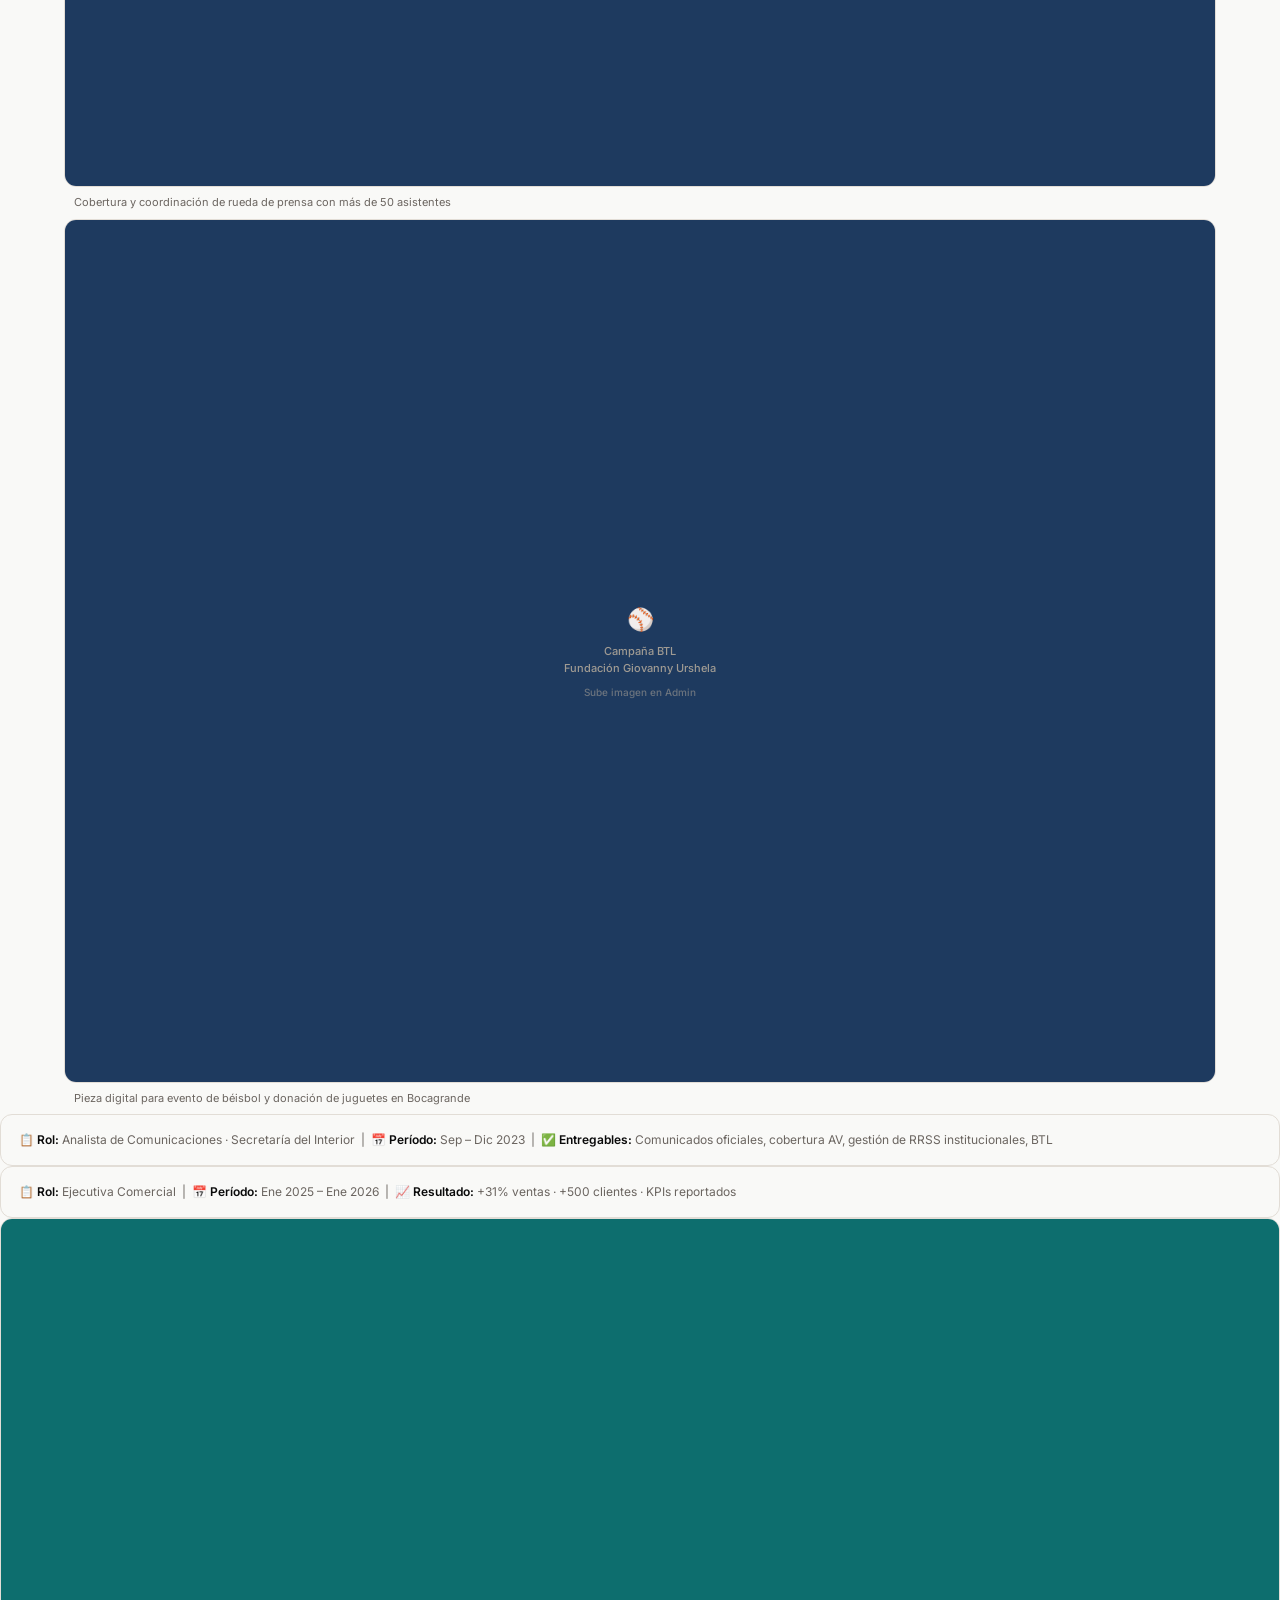
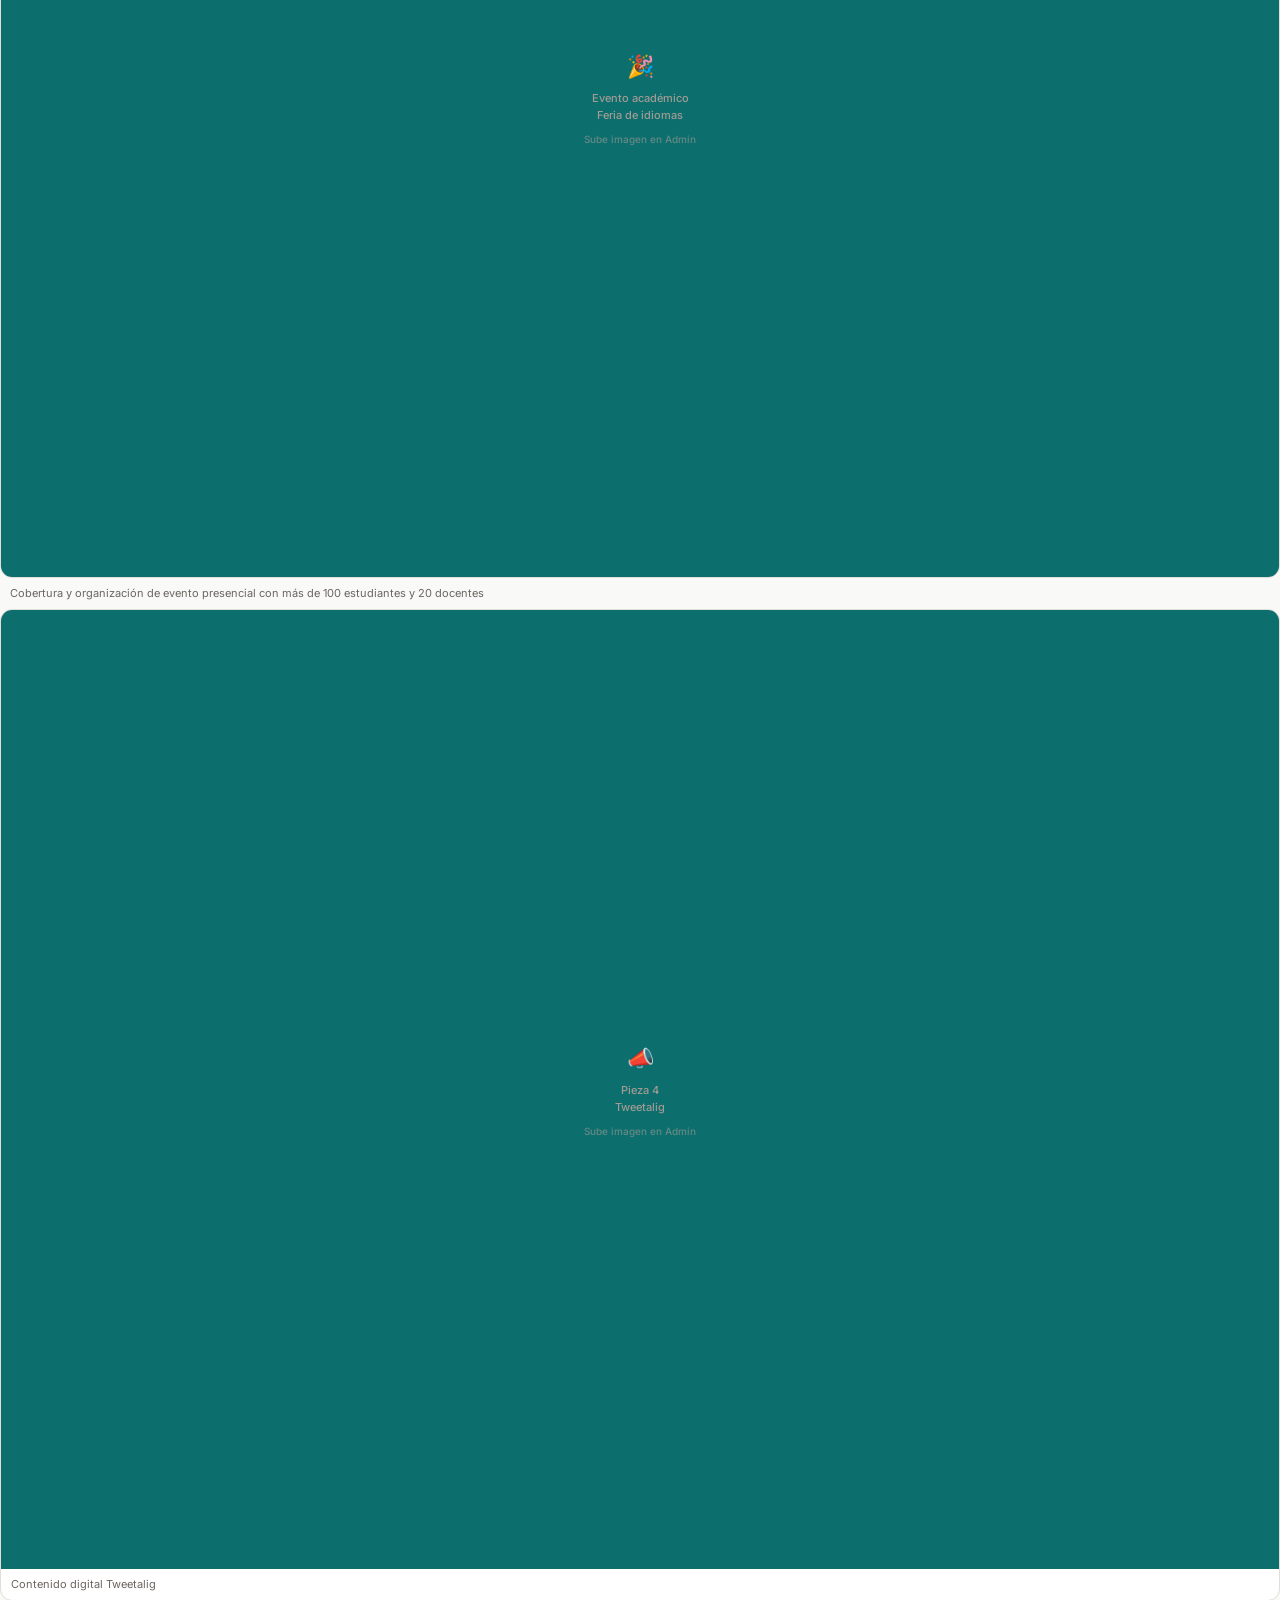
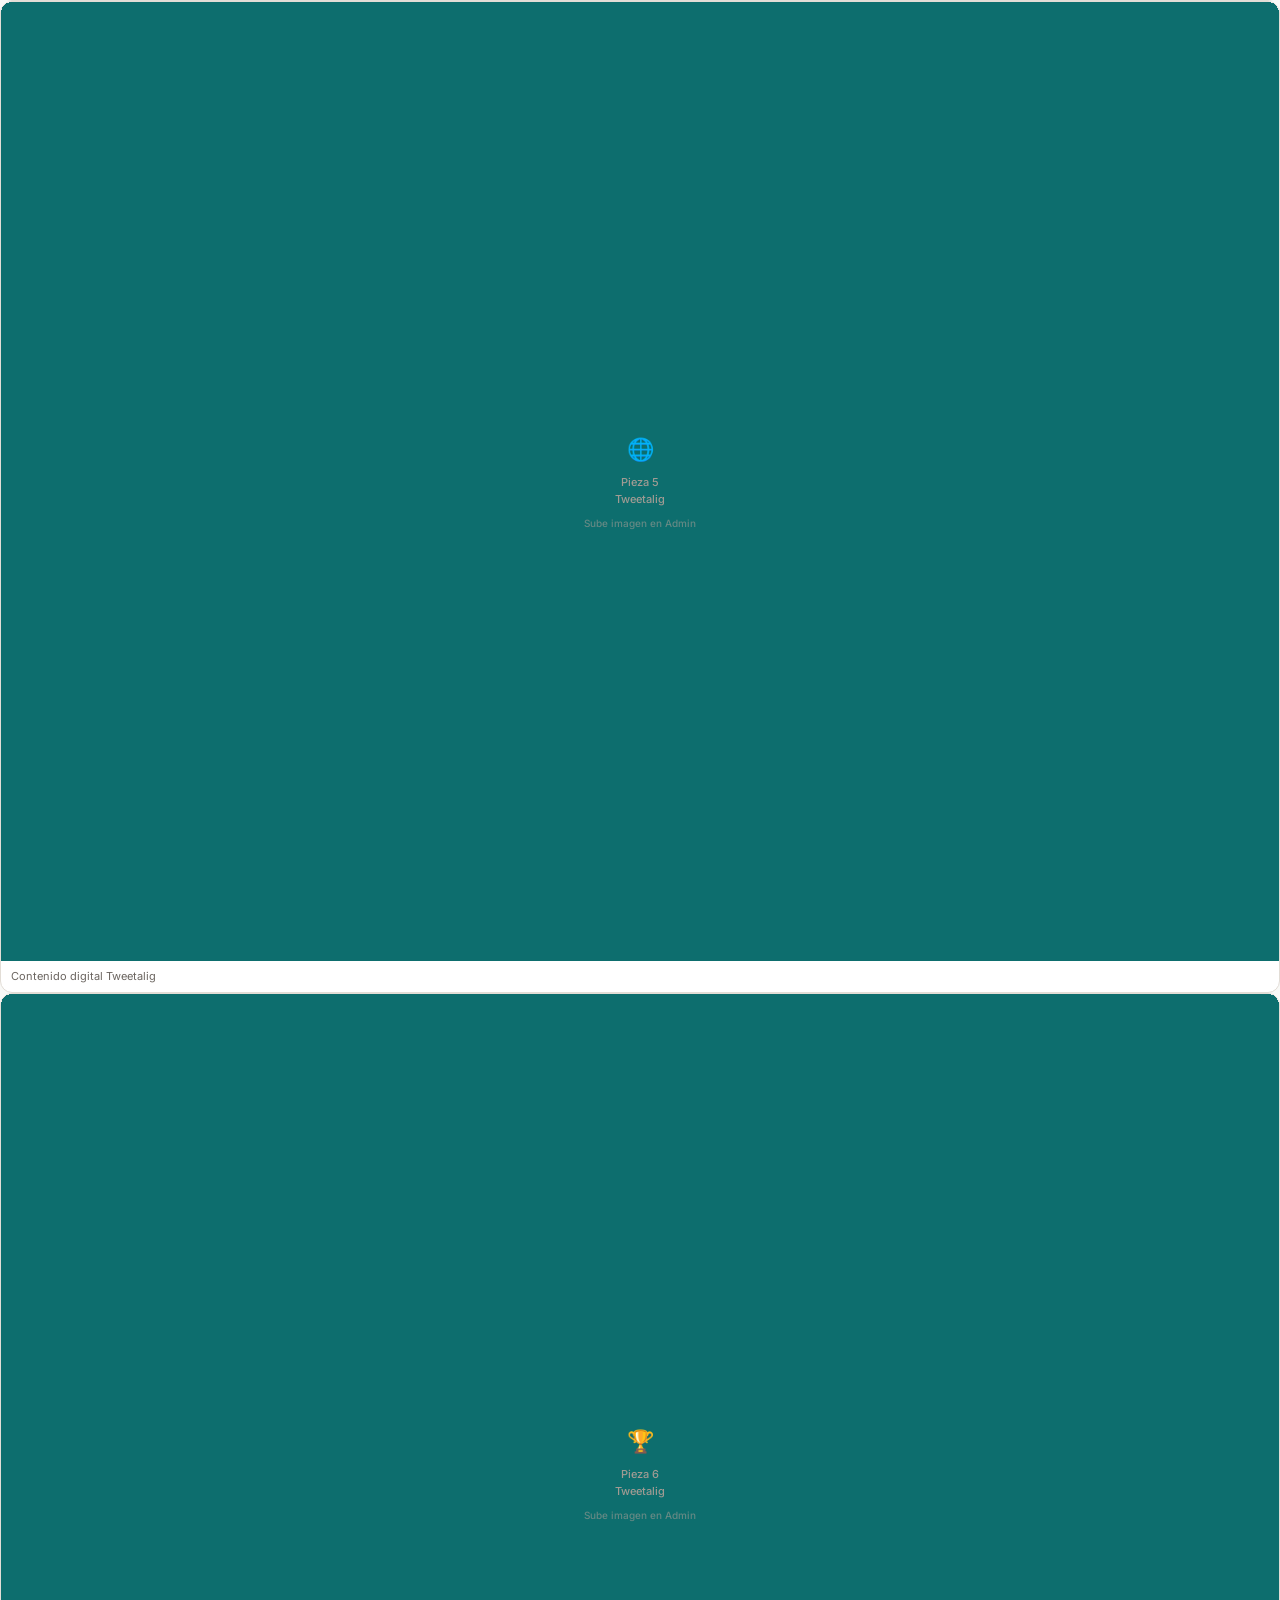
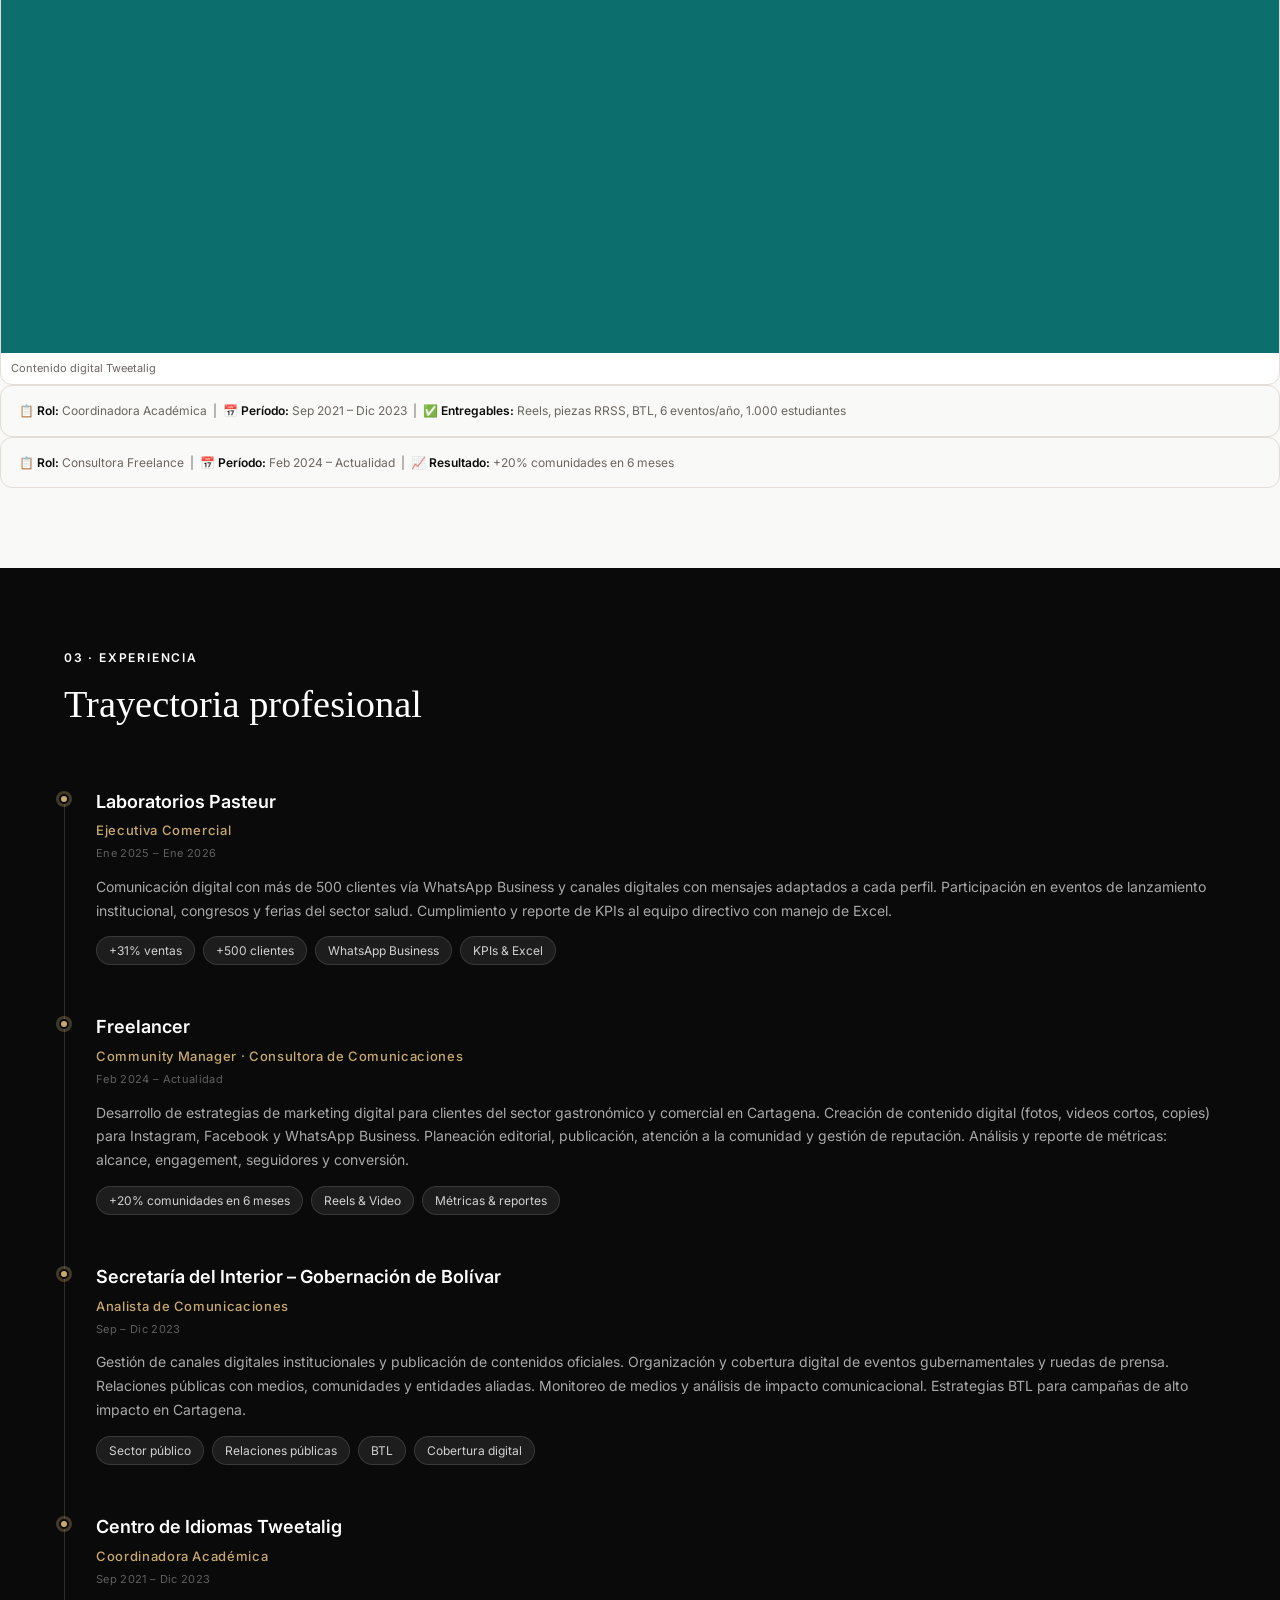
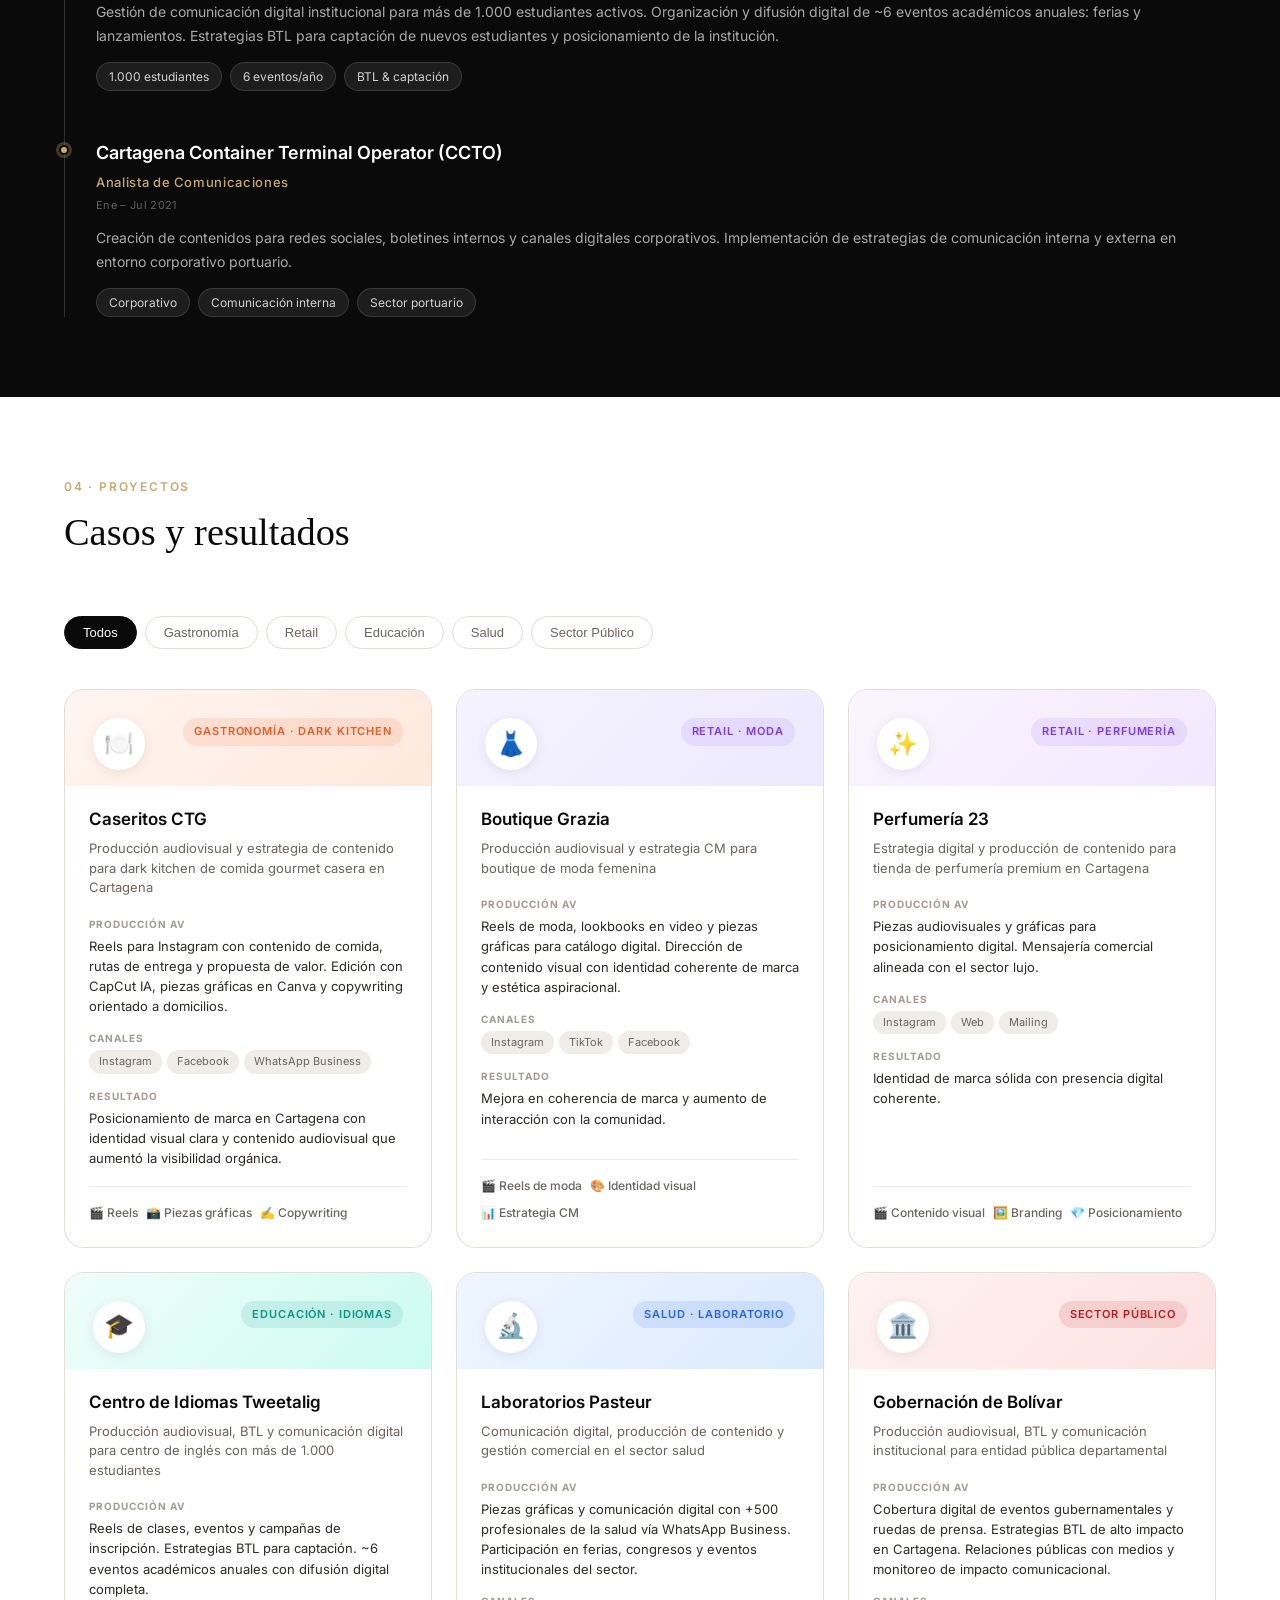
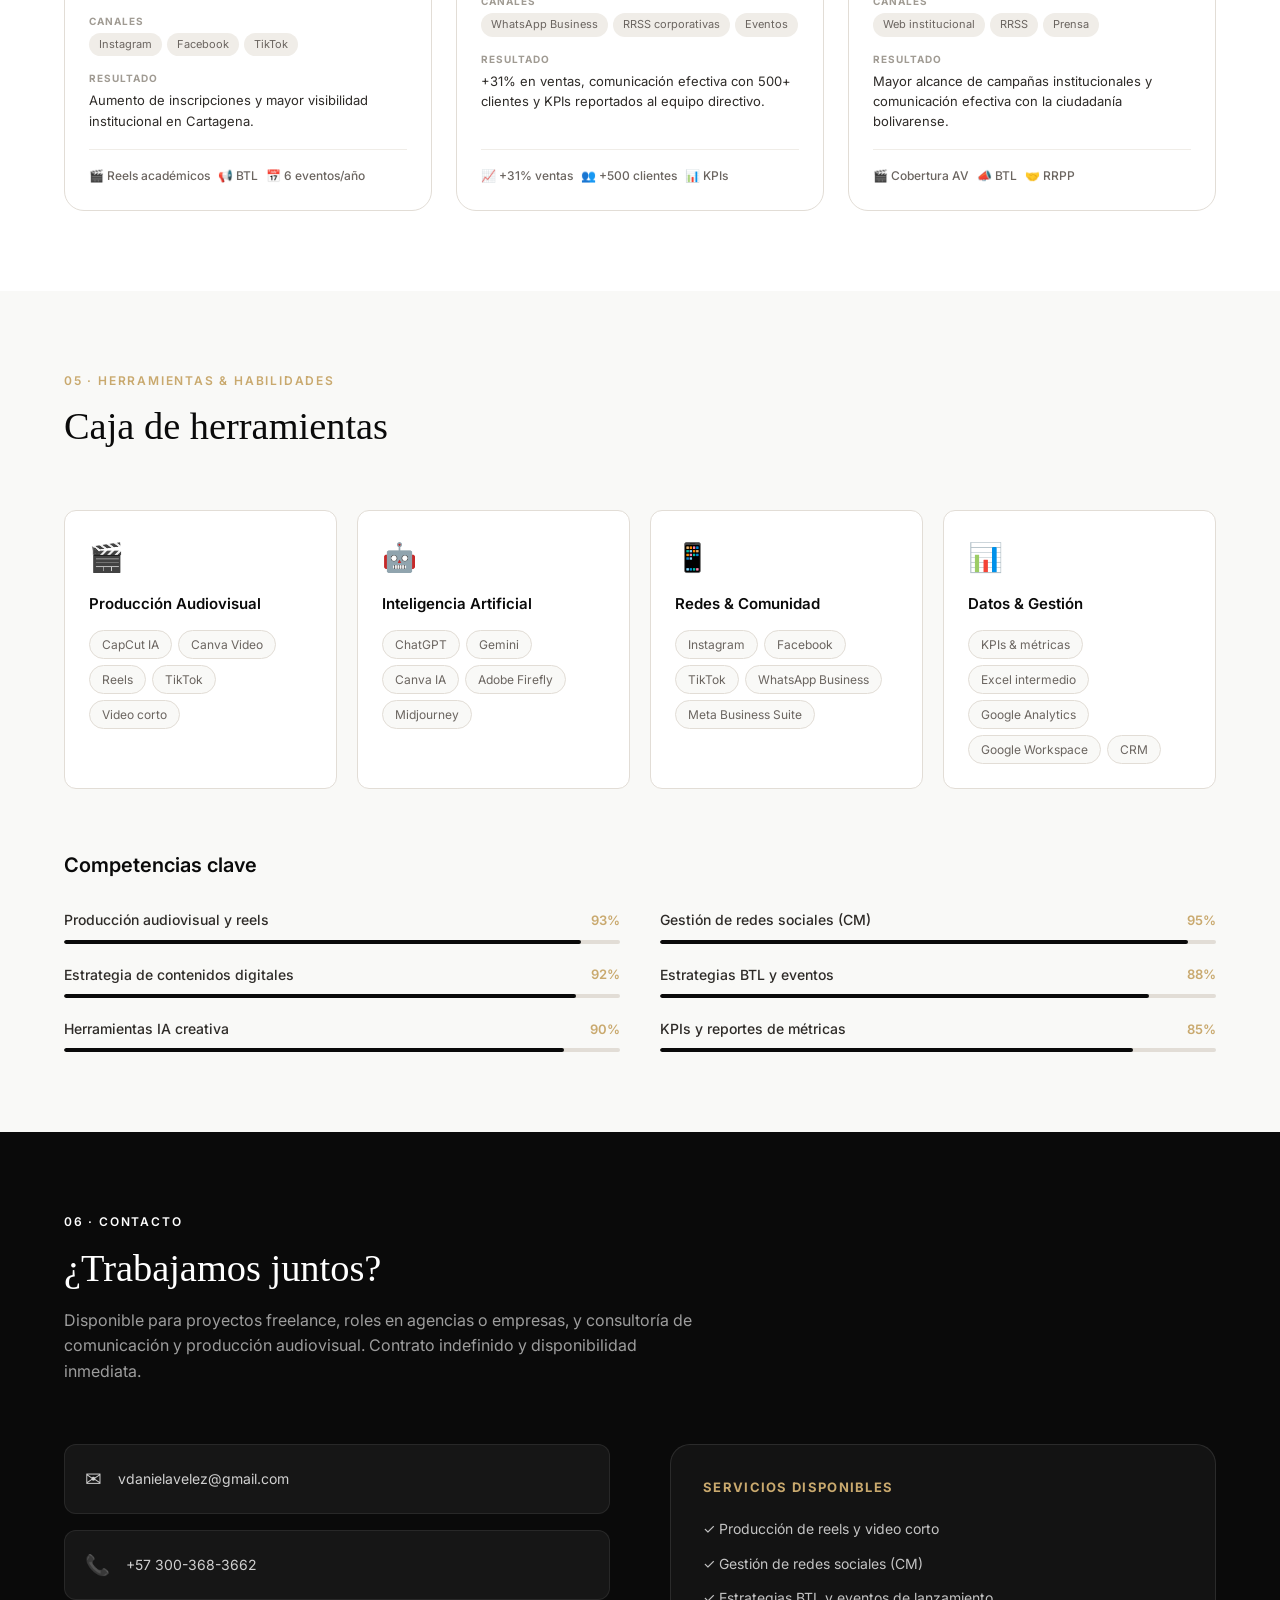
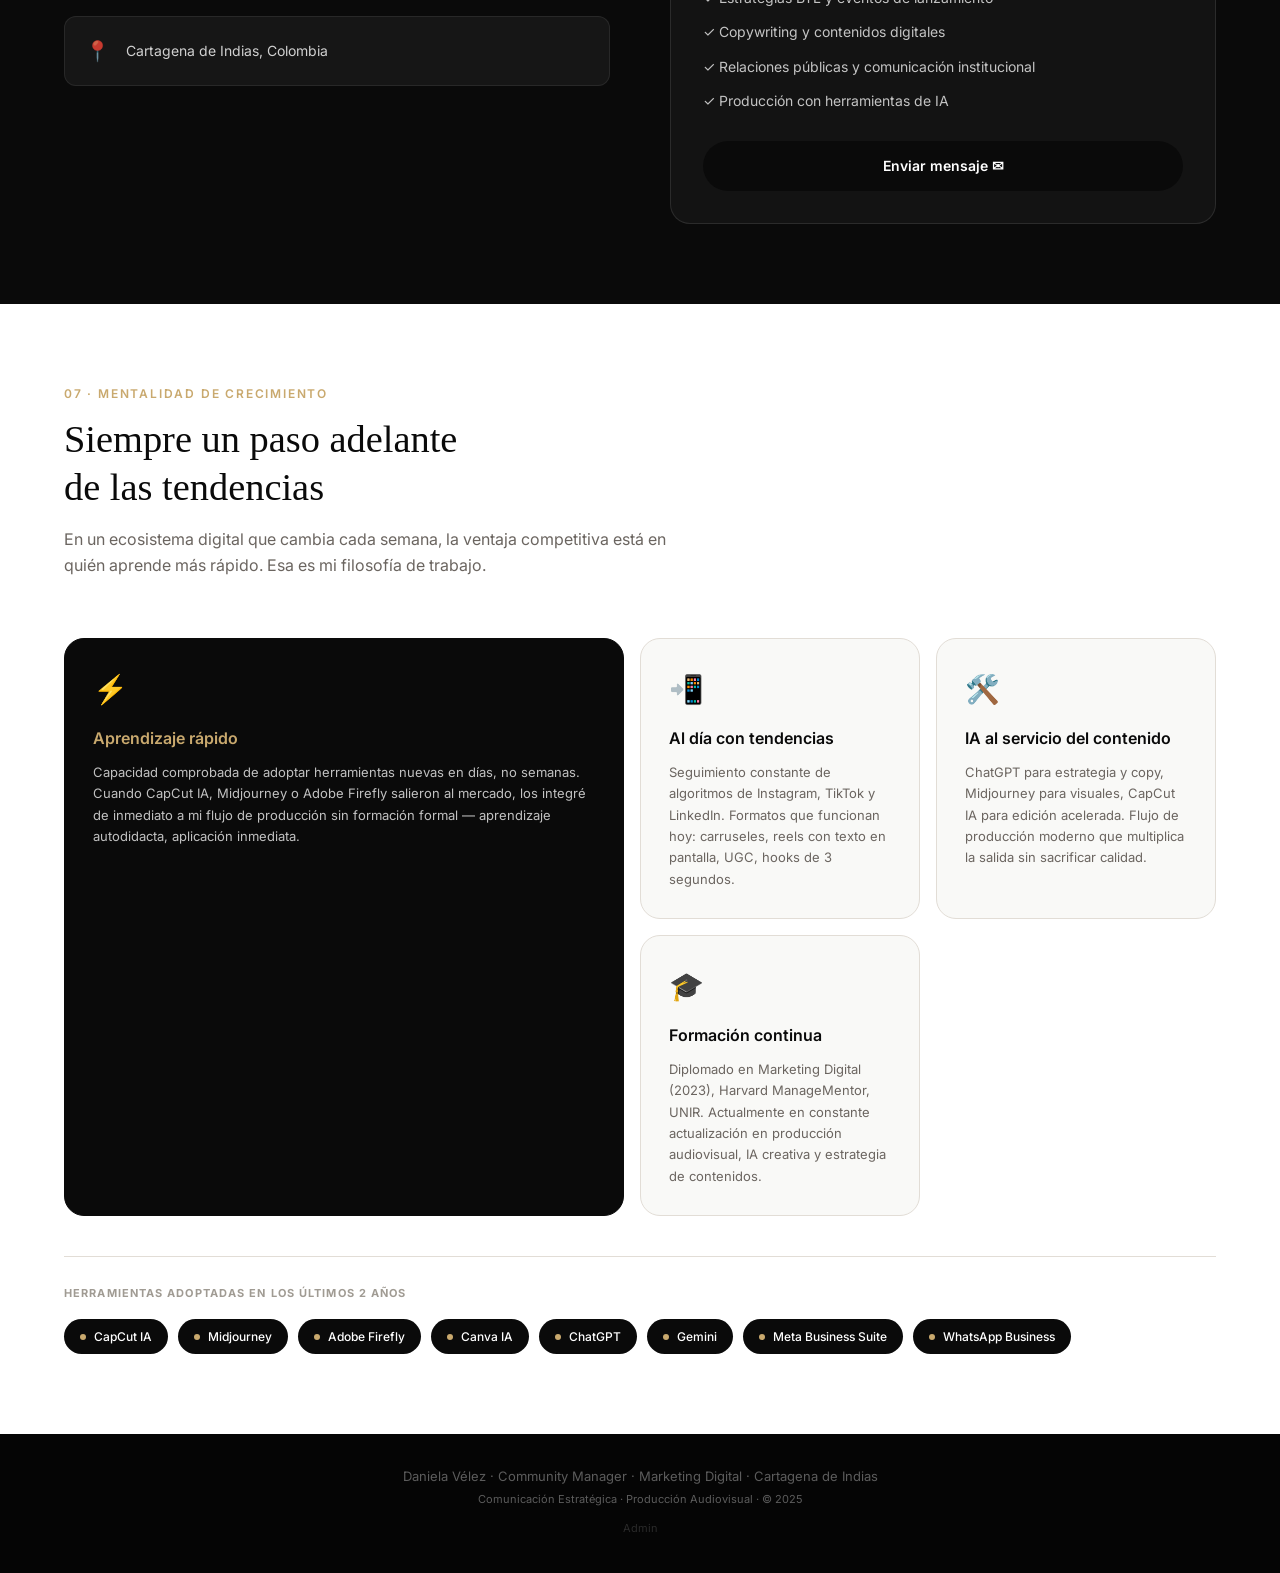
==== commit 34b563ba: "Update index.html" ====
--- a/index.html
+++ b/index.html
@@ -1352,7 +1352,7 @@
   <div class="hero-bg"></div>
   <div class="container">
     <div class="hero-content">
-      <p class="hero-tag" data-editable>Book de Referencia · 2025</p>
+      <p class="hero-tag" data-editable>Book de Referencia · 2026</p>
       <h1 class="hero-name"><span>Daniela Vélez</span></h1>
       <p class="hero-role" data-editable>Community Manager · Marketing Digital · Contenidos & Redes Sociales</p>
       <p class="hero-sub" data-editable>Comunicadora Social · Producción Audiovisual con IA · Cartagena</p>
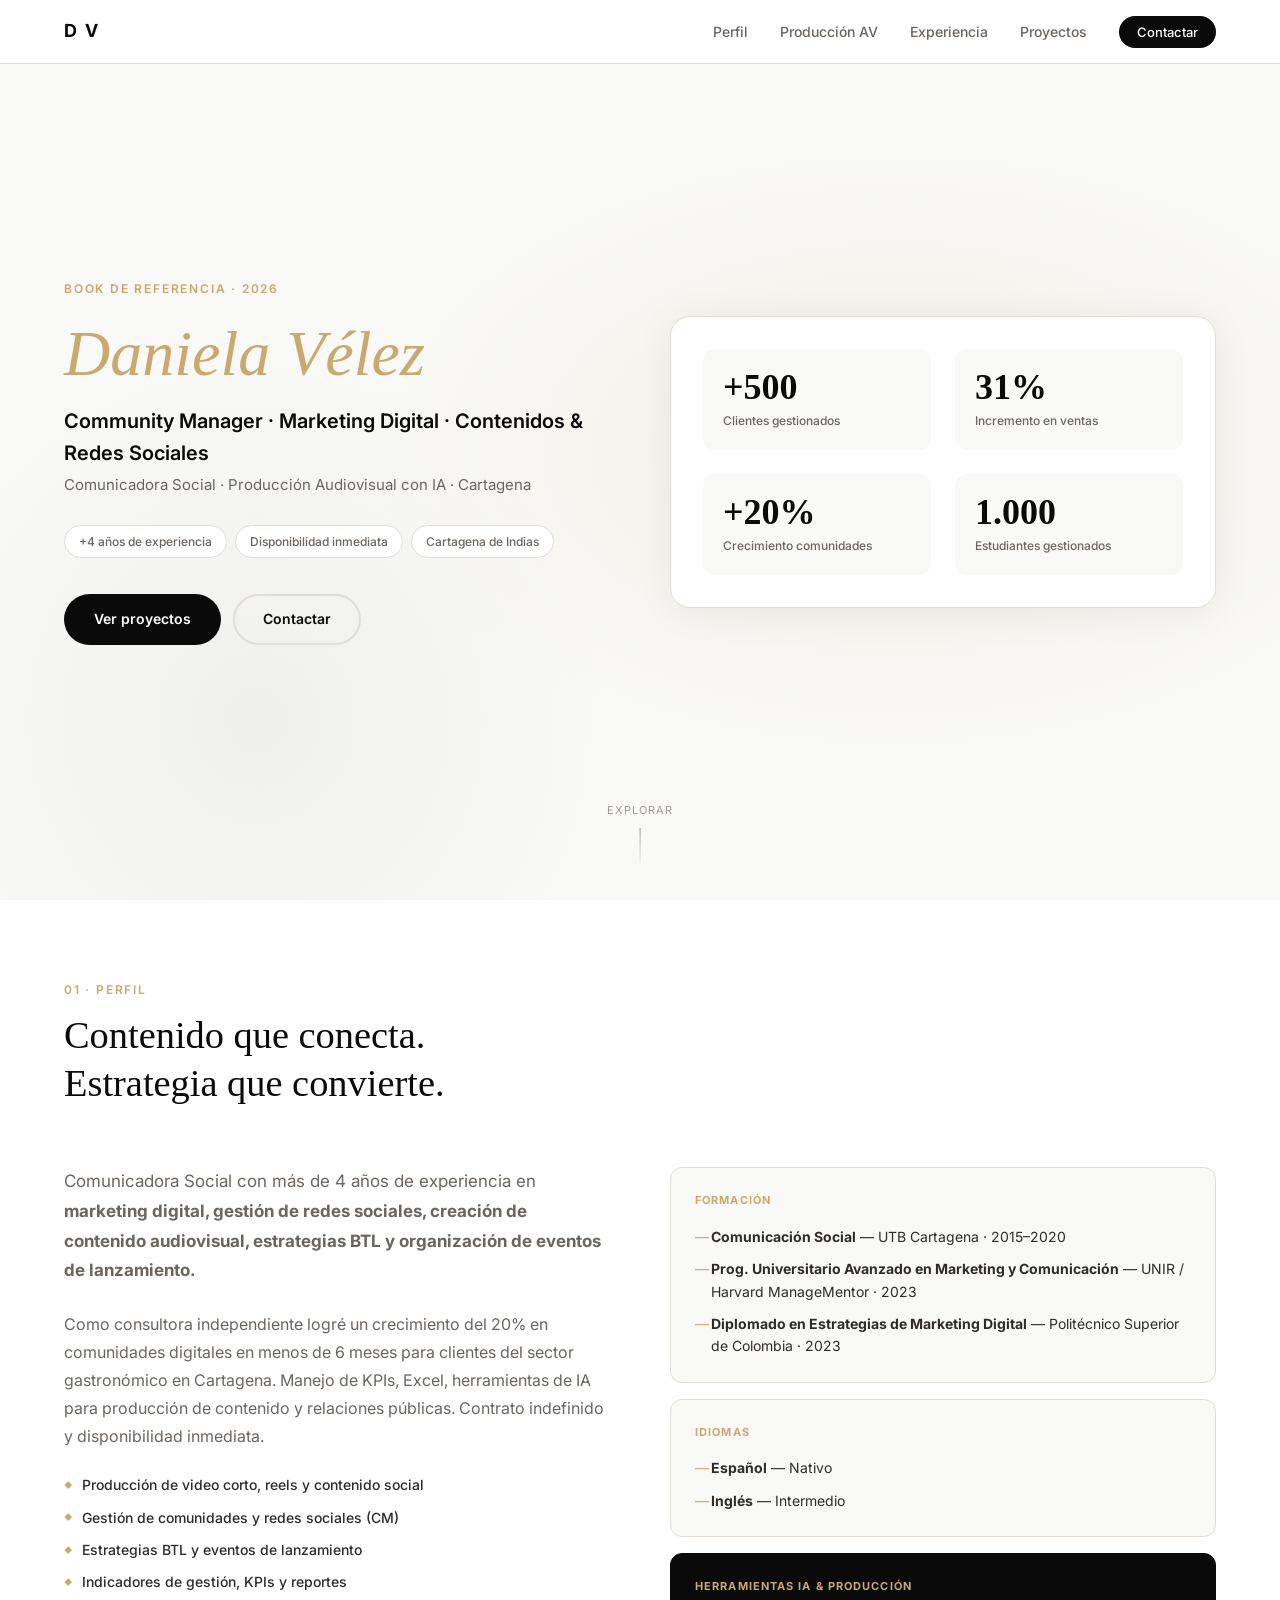
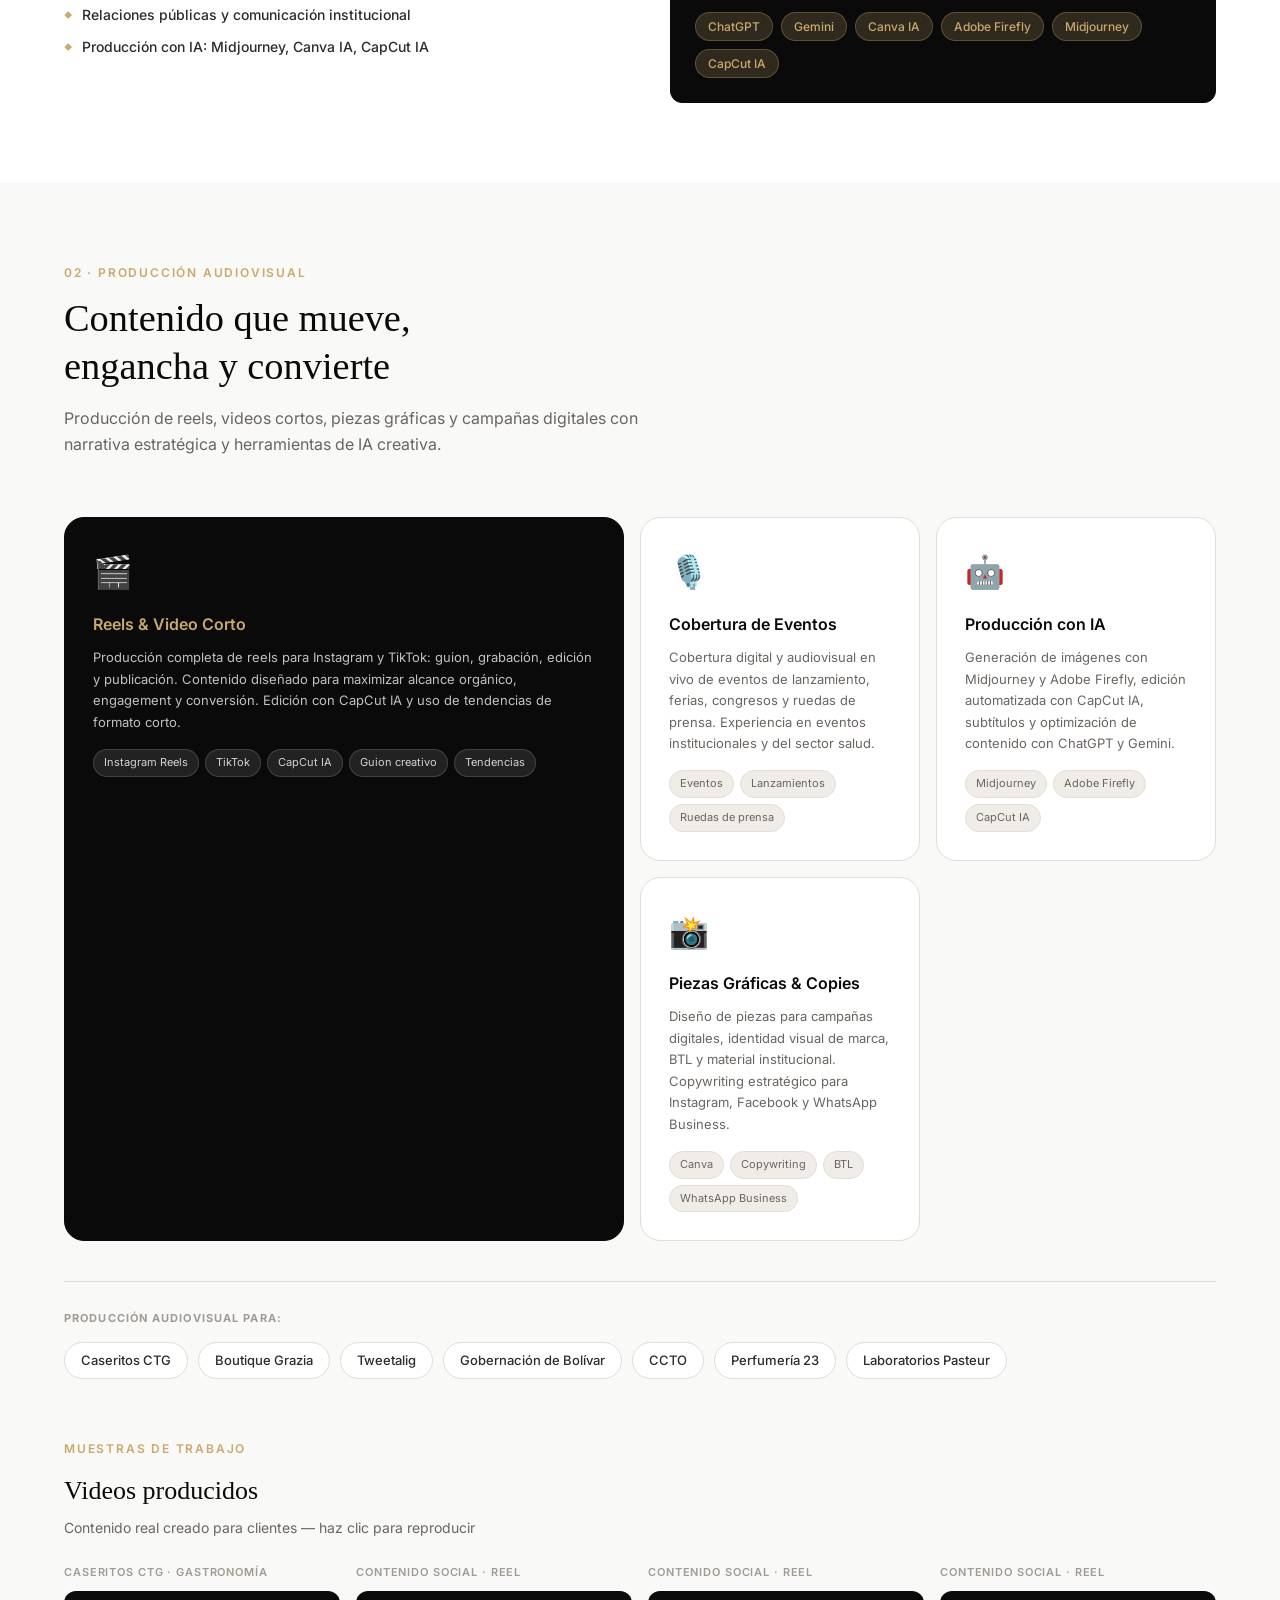
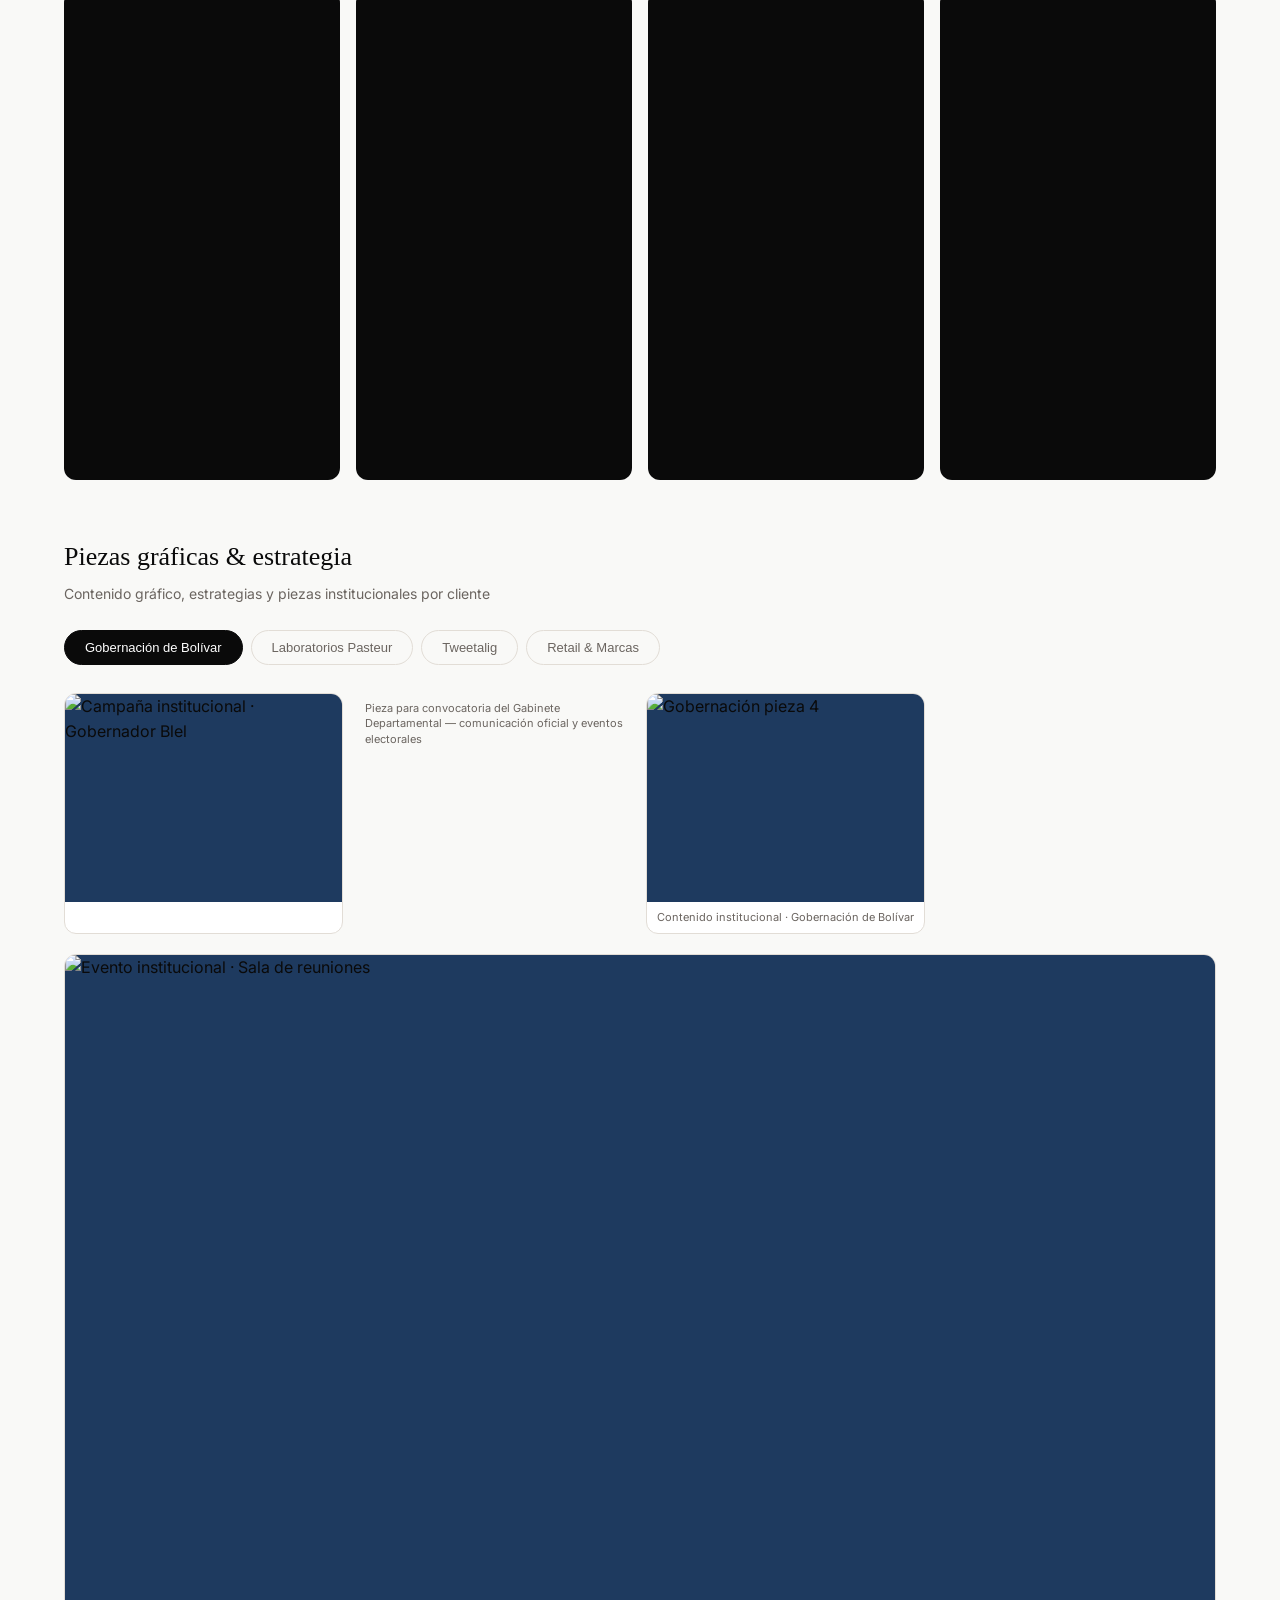
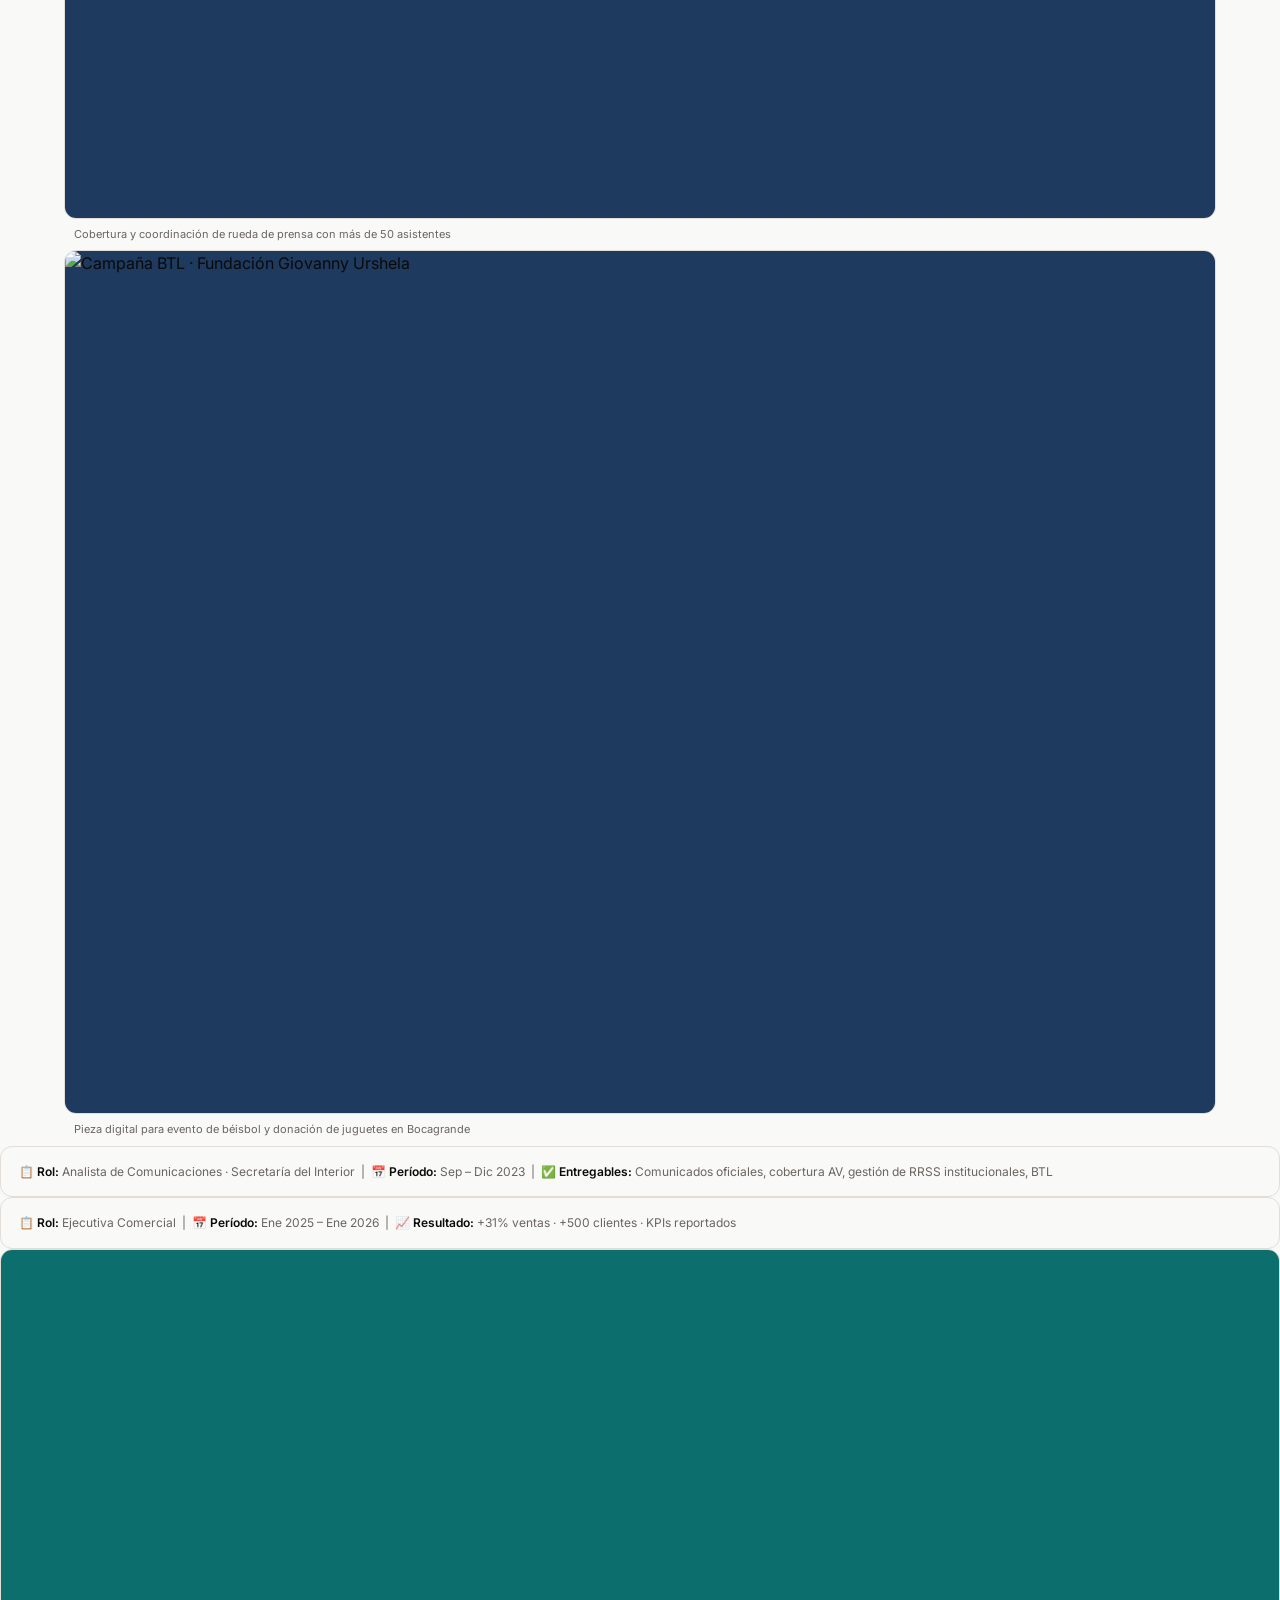
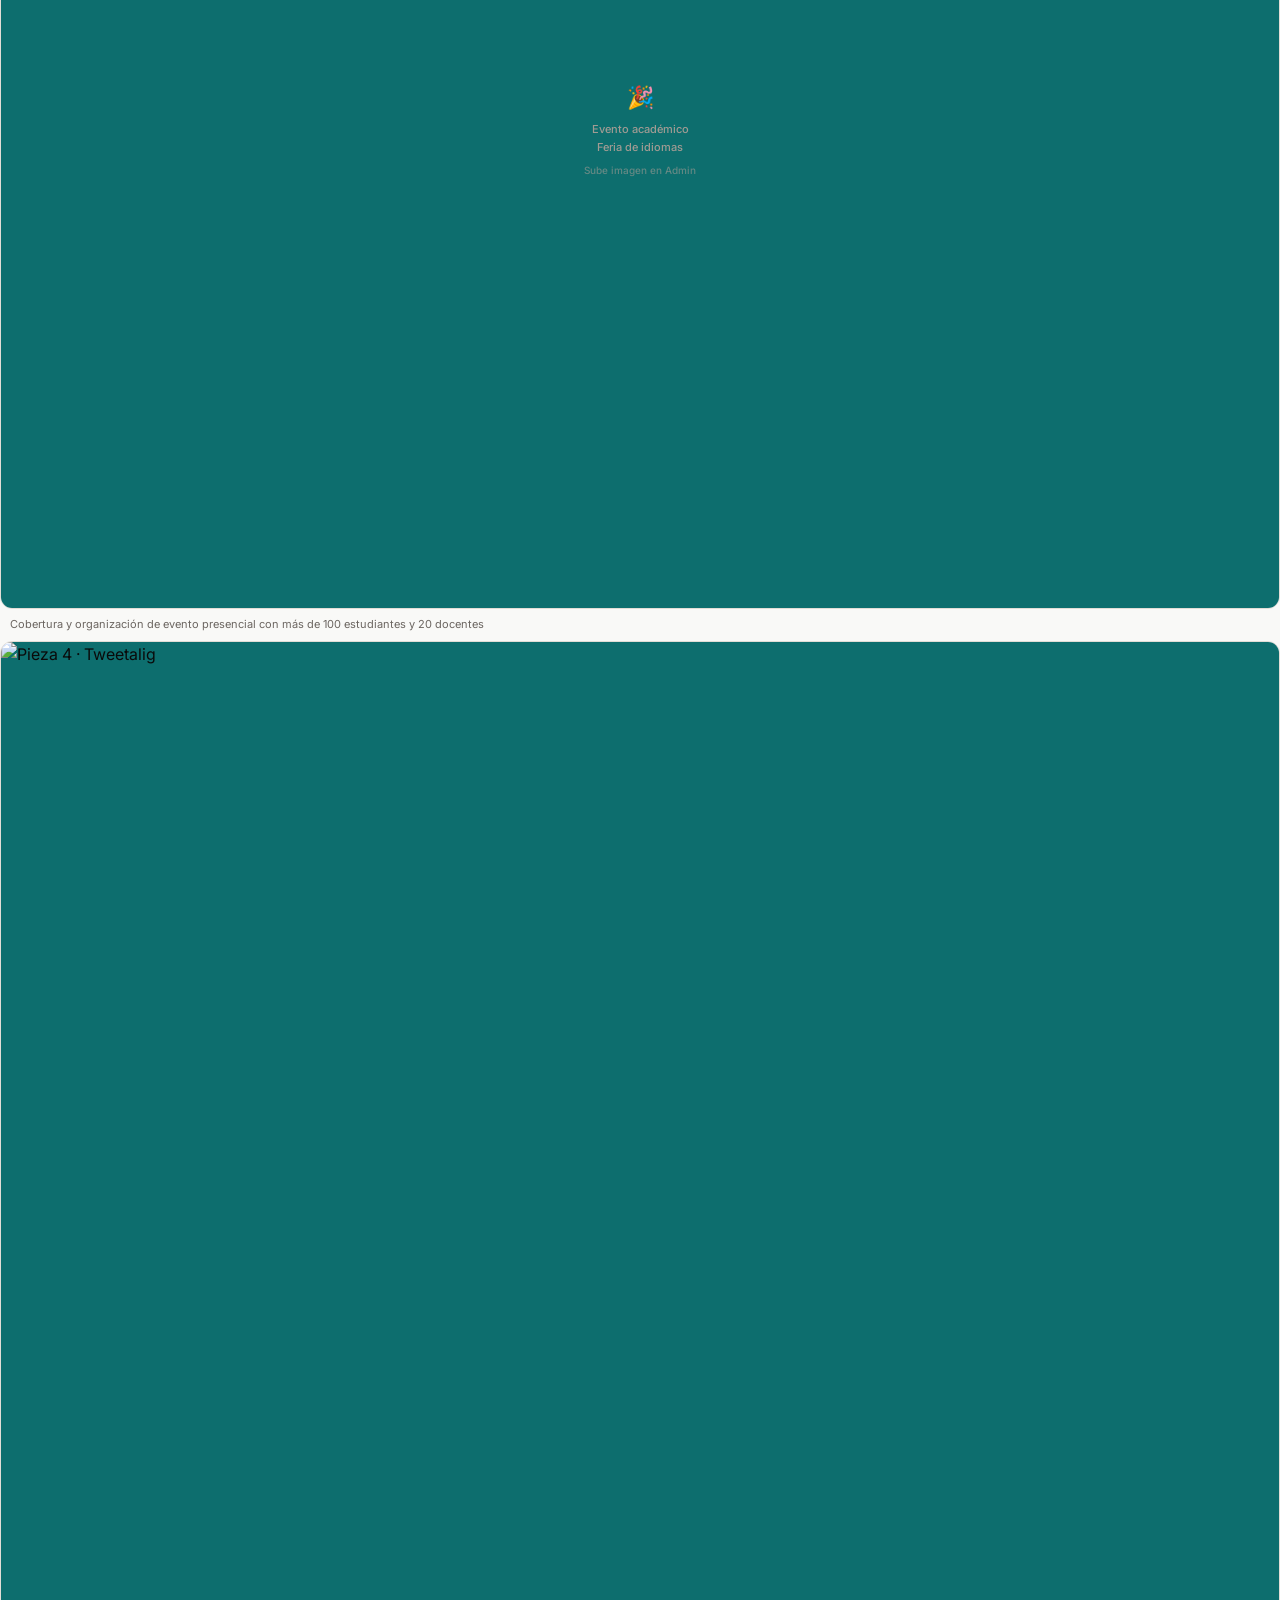
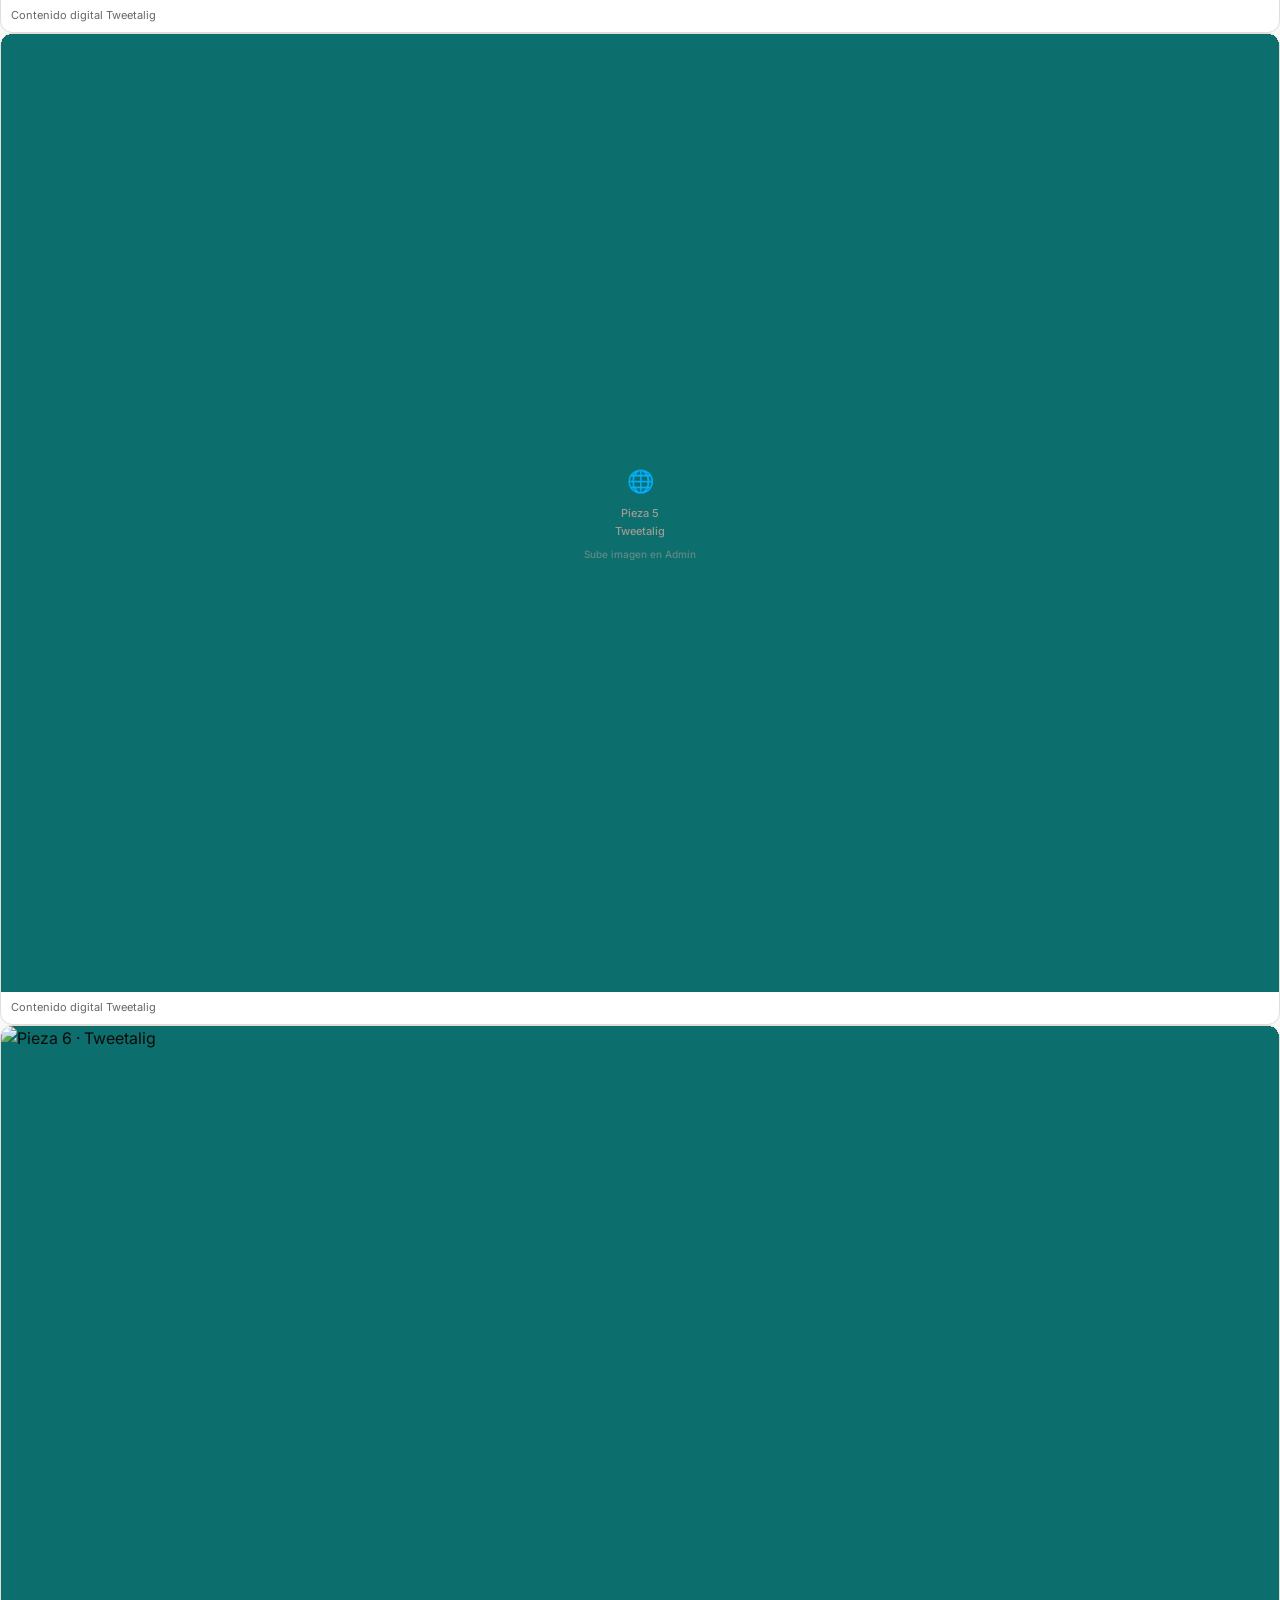
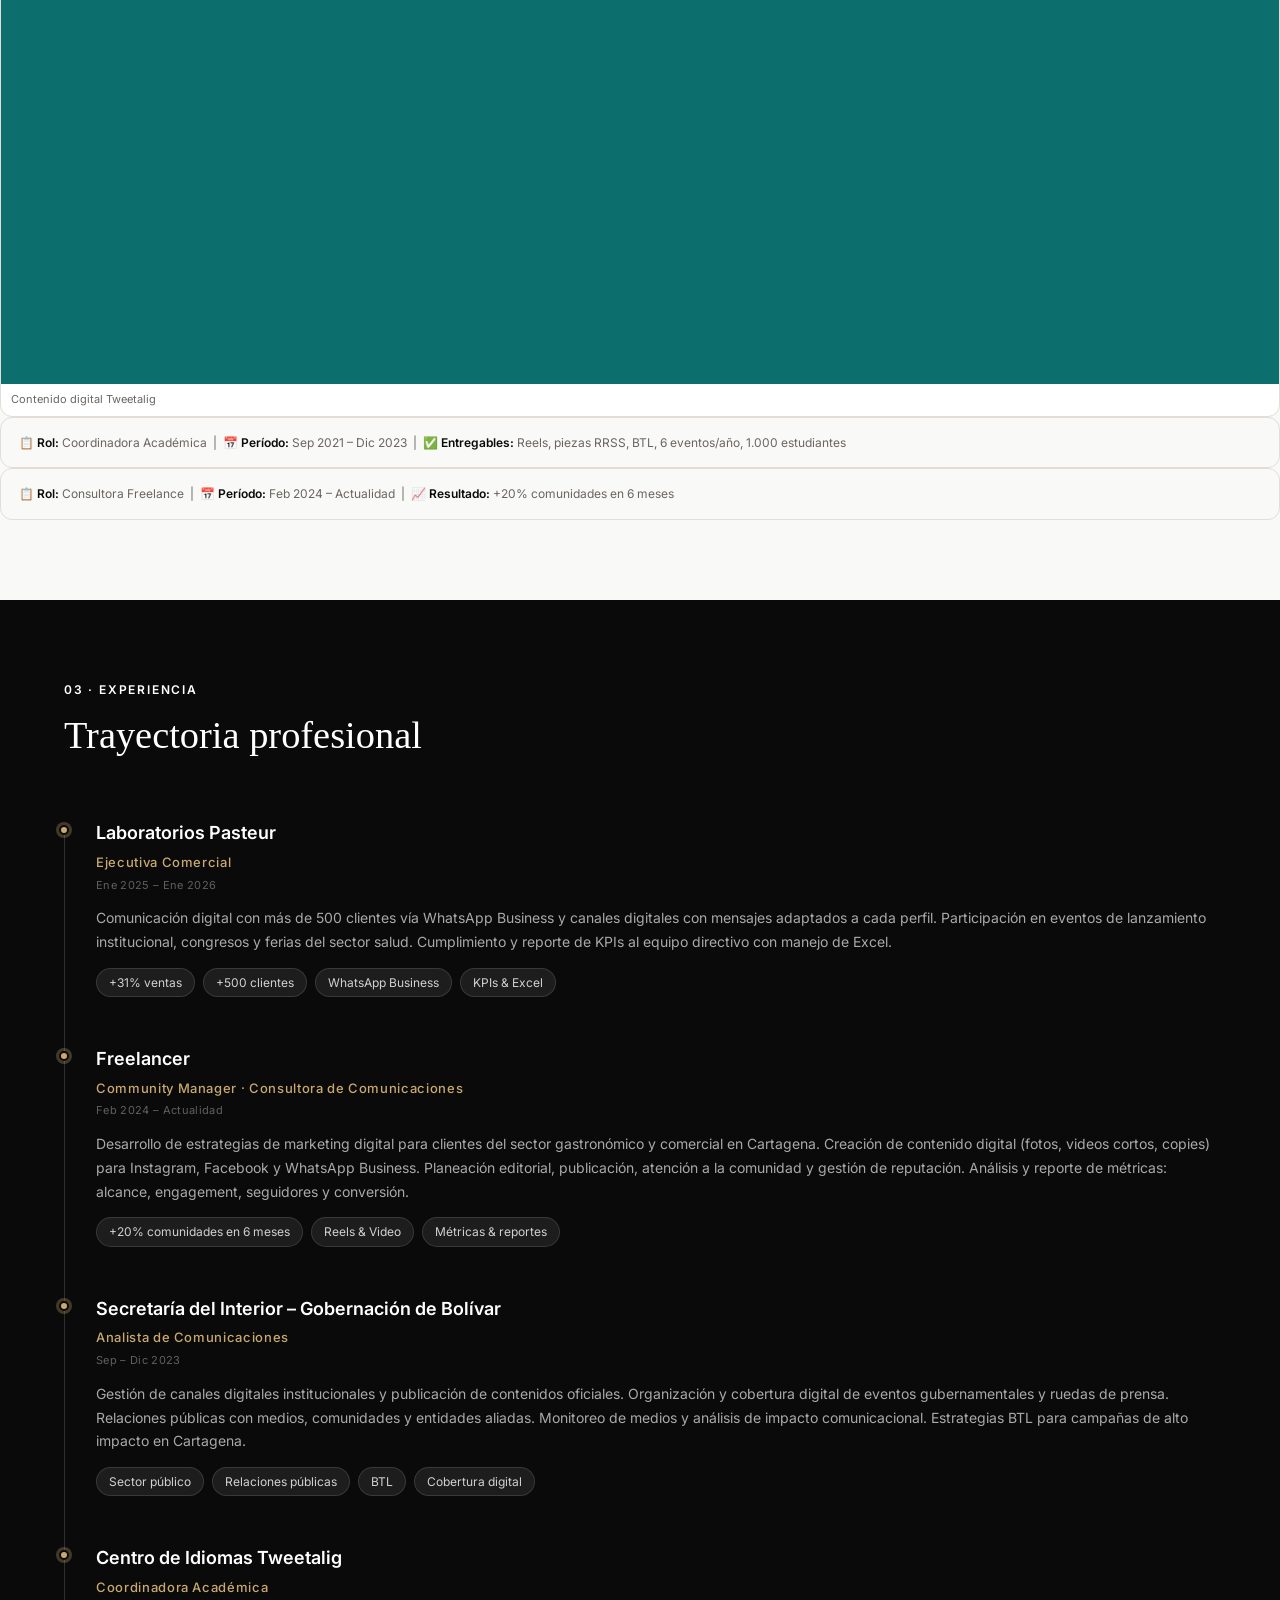
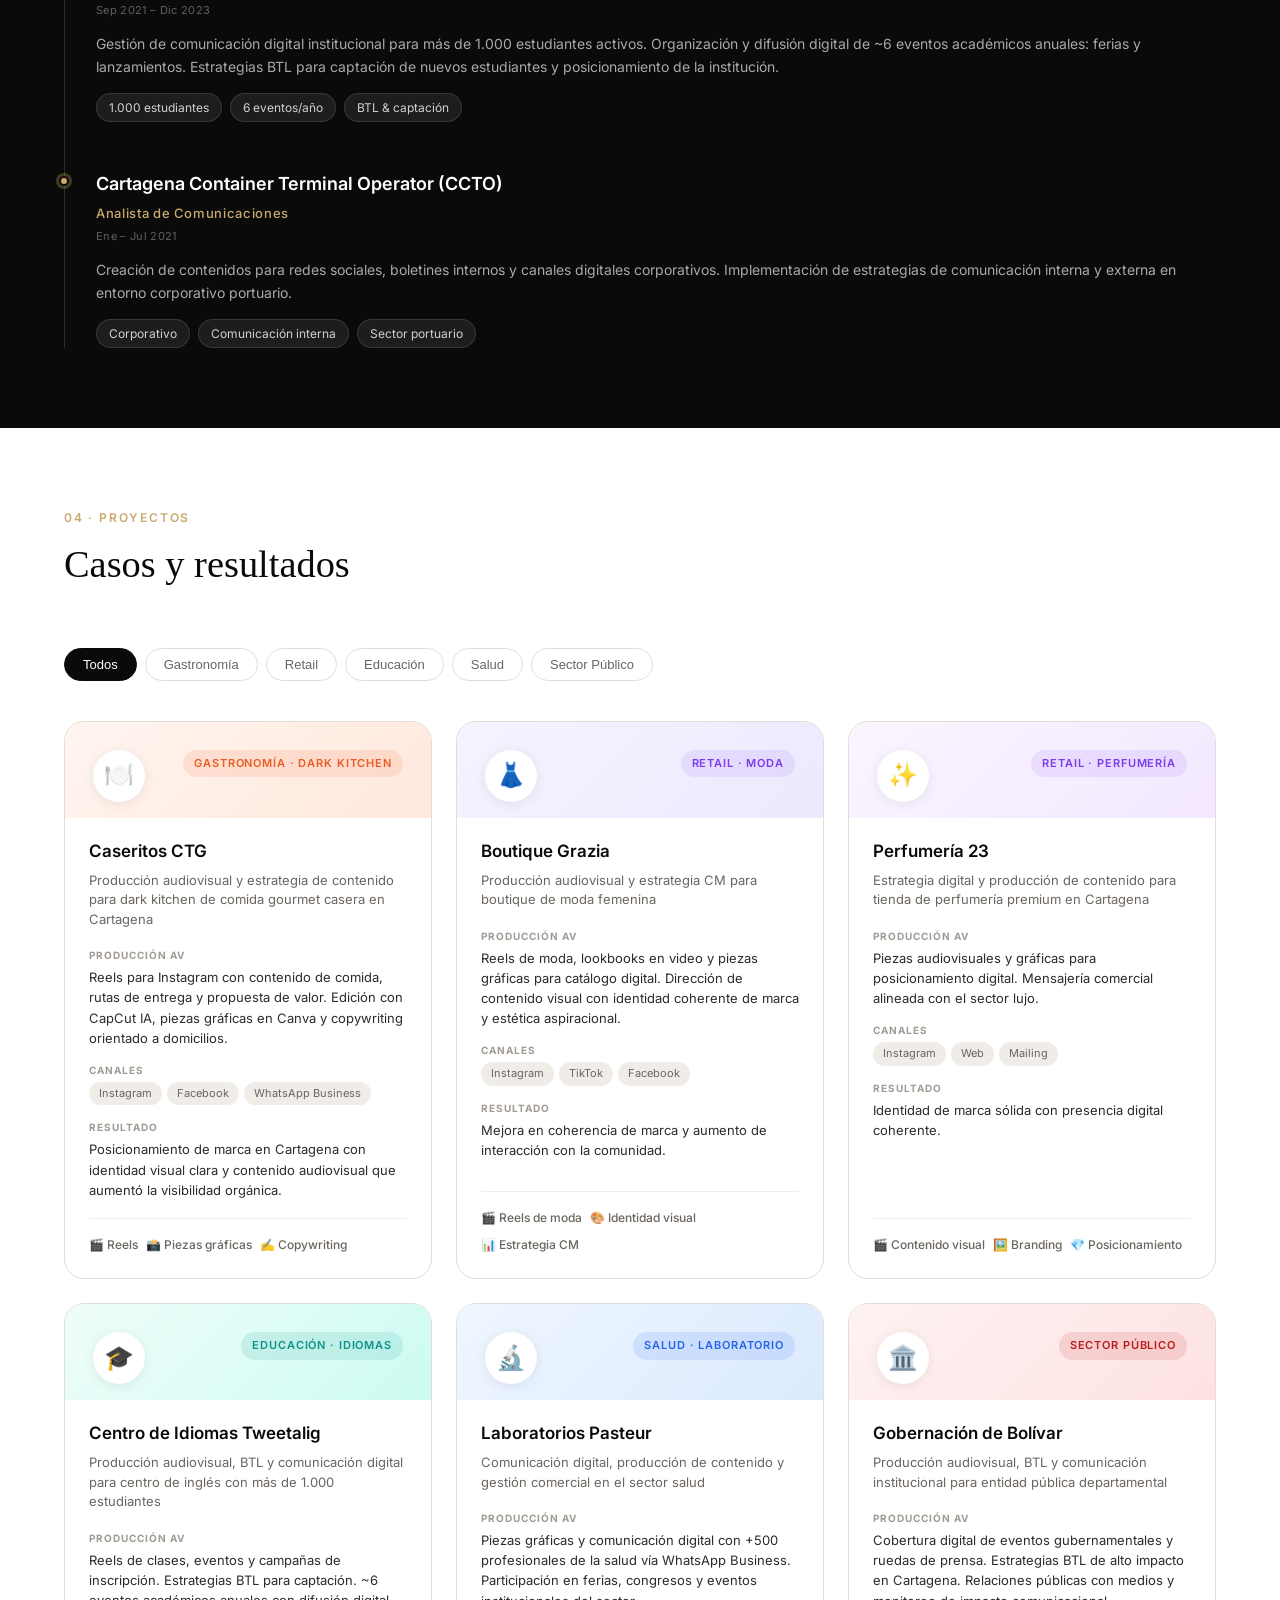
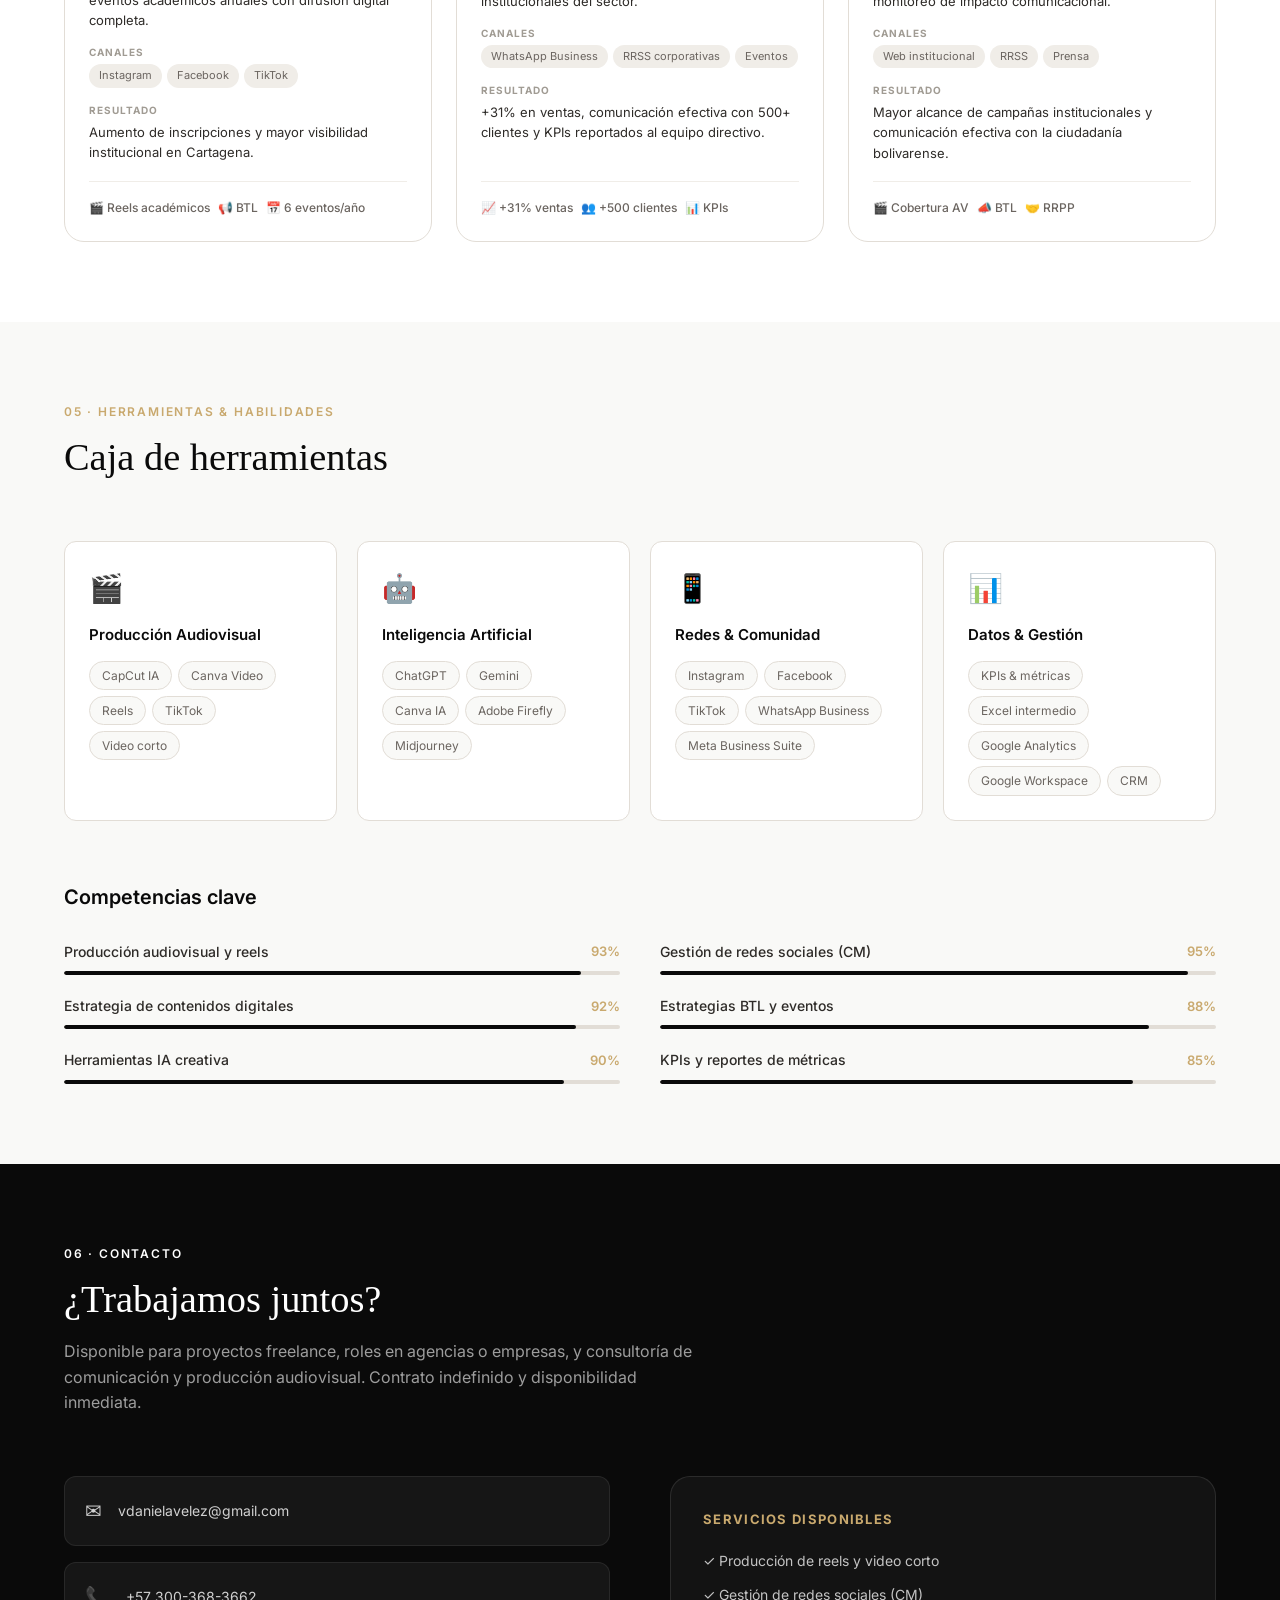
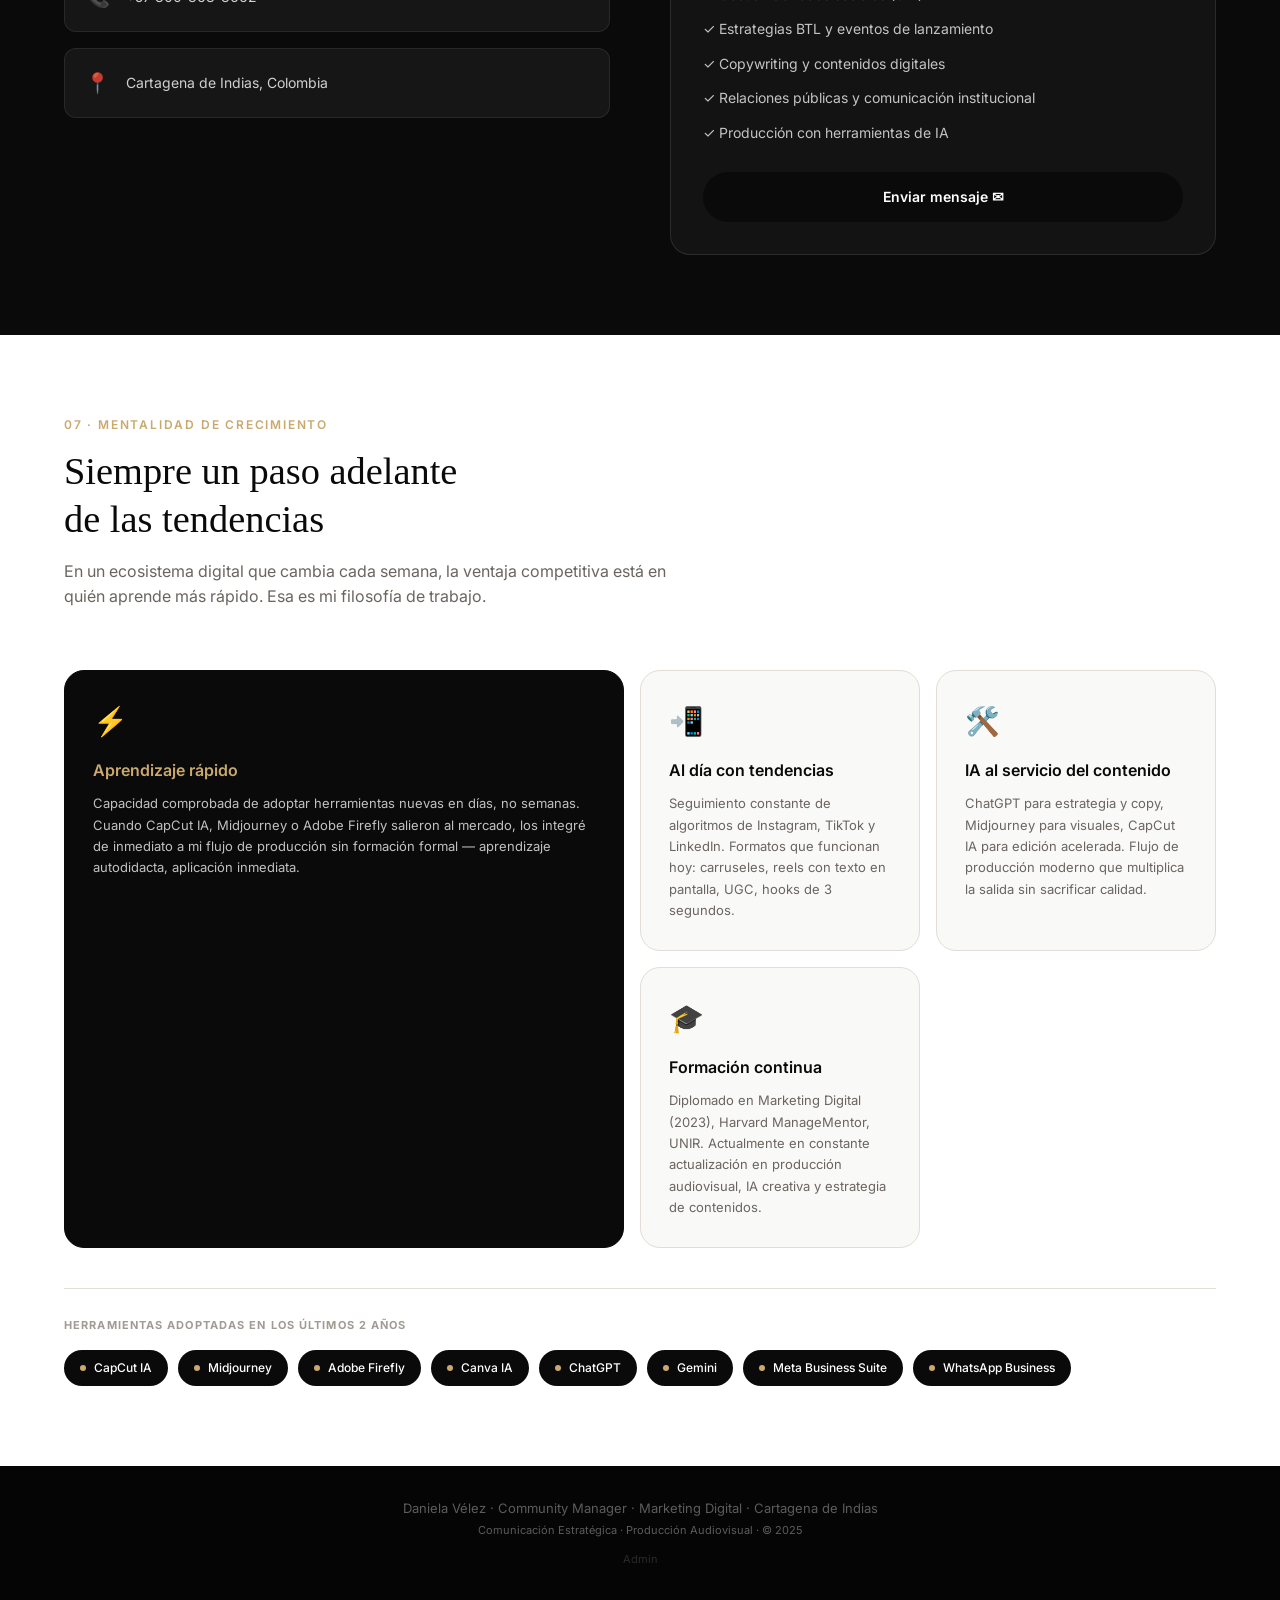
==== commit a0cbe04d: "Add files via upload" ====
--- a/index.html
+++ b/index.html
@@ -1548,23 +1548,24 @@
     <div class="pieces-panel active" id="piece-gobernacion">
       <div class="pieces-grid">
         <div class="piece-card">
-          <div class="piece-img piece-img-gov1" style="background:#1e3a5f">
-            <div class="piece-placeholder"><span>🏛️</span>Campaña institucional<br>Gobernador Blel<br><small style="opacity:.6;font-size:10px">Sube imagen en Admin</small></div>
-            <div class="piece-overlay"><span class="piece-overlay-text">Campaña institucional · Gobernador Blel</span></div>
+          <div class="piece-img piece-img-gov1" style="background:#1e3a5f"><img src="https://drive.google.com/uc?export=view&id=16LGVmBityMZXv60GAdkRBajoMqvKPH5e" alt="Campaña institucional · Gobernador Blel" class="piece-real-img" loading="lazy"><div class="piece-placeholder" style="display:none"><div class="piece-placeholder"><span>🏛️</span>Campaña institucional<br>Gobernador Blel<br><small style="opacity:.6;font-size:10px">Sube imagen en Admin</small></div></div><div class="piece-overlay"><span class="piece-overlay-text">Campaña institucional · Gobernador Blel</span></div>
           </div>     </div>
           <p class="piece-desc">Pieza para convocatoria del Gabinete Departamental — comunicación oficial y eventos electorales</p>
-        </div>
+                <div class="piece-card">
+          <div class="piece-img piece-img-gov4" style="background:#1e3a5f">
+            <img src="https://drive.google.com/uc?export=view&id=1_-wXRZtKTBXoWR-co6IkzvLHJM9iIBrw" alt="Gobernación pieza 4" class="piece-real-img" loading="lazy">
+            <div class="piece-overlay"><span class="piece-overlay-text">Gobernación de Bolívar · Pieza 4</span></div>
+          </div>
+          <p class="piece-desc">Contenido institucional · Gobernación de Bolívar</p>
+        </div>
+      </div>
         <div class="piece-card">
-          <div class="piece-img piece-img-gov2" style="background:#1e3a5f">
-            <div class="piece-placeholder"><span>📋</span>Evento institucional<br>Sala de reuniones<br><small style="opacity:.6;font-size:10px">Sube imagen en Admin</small></div>
-            <div class="piece-overlay"><span class="piece-overlay-text">Evento institucional · Sala de reuniones</span></div>
+          <div class="piece-img piece-img-gov2" style="background:#1e3a5f"><img src="https://drive.google.com/uc?export=view&id=1Sm7asrP2Fgz8_3Vuxrnq3ygY5Dr4IPxk" alt="Evento institucional · Sala de reuniones" class="piece-real-img" loading="lazy"><div class="piece-placeholder" style="display:none"><div class="piece-placeholder"><span>📋</span>Evento institucional<br>Sala de reuniones<br><small style="opacity:.6;font-size:10px">Sube imagen en Admin</small></div></div><div class="piece-overlay"><span class="piece-overlay-text">Evento institucional · Sala de reuniones</span></div>
           </div>     </div>
           <p class="piece-desc">Cobertura y coordinación de rueda de prensa con más de 50 asistentes</p>
         </div>
         <div class="piece-card">
-          <div class="piece-img piece-img-gov3" style="background:#1e3a5f">
-            <div class="piece-placeholder"><span>⚾</span>Campaña BTL<br>Fundación Giovanny Urshela<br><small style="opacity:.6;font-size:10px">Sube imagen en Admin</small></div>
-            <div class="piece-overlay"><span class="piece-overlay-text">Campaña BTL · Fundación Giovanny Urshela</span></div>
+          <div class="piece-img piece-img-gov3" style="background:#1e3a5f"><img src="https://drive.google.com/uc?export=view&id=1zmefUYFkgx0ZtCxmvx2iMNDsRxsqcoG4" alt="Campaña BTL · Fundación Giovanny Urshela" class="piece-real-img" loading="lazy"><div class="piece-placeholder" style="display:none"><div class="piece-placeholder"><span>⚾</span>Campaña BTL<br>Fundación Giovanny Urshela<br><small style="opacity:.6;font-size:10px">Sube imagen en Admin</small></div></div><div class="piece-overlay"><span class="piece-overlay-text">Campaña BTL · Fundación Giovanny Urshela</span></div>
           </div>     </div>
           <p class="piece-desc">Pieza digital para evento de béisbol y donación de juguetes en Bocagrande</p>
         </div>
@@ -1579,17 +1580,13 @@
     <div class="pieces-panel" id="piece-pasteur">
       <div class="pieces-grid">
         <div class="piece-card">
-          <div class="piece-img piece-img-pas1" style="background:#0a4d8c">
-            <div class="piece-placeholder"><span>🔬</span>Pieza alianza<br>Pasteur + Seguros Bolívar<br><small style="opacity:.6;font-size:10px">Sube imagen en Admin</small></div>
-            <div class="piece-overlay"><span class="piece-overlay-text">Pieza alianza · Pasteur + Seguros Bolívar</span></div>
+          <div class="piece-img piece-img-pas1" style="background:#0a4d8c"><img src="https://drive.google.com/uc?export=view&id=1QsCvscom0BJj28jQhe3Gznrtk8LxfSR1" alt="Pieza alianza · Pasteur + Seguros Bolívar" class="piece-real-img" loading="lazy"><div class="piece-placeholder" style="display:none"><div class="piece-placeholder"><span>🔬</span>Pieza alianza<br>Pasteur + Seguros Bolívar<br><small style="opacity:.6;font-size:10px">Sube imagen en Admin</small></div></div><div class="piece-overlay"><span class="piece-overlay-text">Pieza alianza · Pasteur + Seguros Bolívar</span></div>
           </div>     </div>
           <p class="piece-desc">Diseño de pieza para campaña de copago cero — comunicación de beneficios a pacientes</p>
         </div>
 
         <div class="piece-card">
-          <div class="piece-img piece-img-pas3" style="background:#0a4d8c">
-            <div class="piece-placeholder"><span>🎪</span>Evento corporativo<br>Sede Cartagena<br><small style="opacity:.6;font-size:10px">Sube imagen en Admin</small></div>
-            <div class="piece-overlay"><span class="piece-overlay-text">Evento corporativo · Sede Cartagena</span></div>
+          <div class="piece-img piece-img-pas3" style="background:#0a4d8c"><img src="https://drive.google.com/uc?export=view&id=1DEbmekgGdq5JlA_oPG-c0hLZms6Mn-4k" alt="Evento corporativo · Sede Cartagena" class="piece-real-img" loading="lazy"><div class="piece-placeholder" style="display:none"><div class="piece-placeholder"><span>🎪</span>Evento corporativo<br>Sede Cartagena<br><small style="opacity:.6;font-size:10px">Sube imagen en Admin</small></div></div><div class="piece-overlay"><span class="piece-overlay-text">Evento corporativo · Sede Cartagena</span></div>
           </div>     </div>
           <p class="piece-desc">Organización y cobertura de evento corporativo con equipo comercial y directivos</p>
         </div>
@@ -1604,16 +1601,12 @@
     <div class="pieces-panel" id="piece-tweetalig">
       <div class="pieces-grid">
         <div class="piece-card">
-          <div class="piece-img piece-img-tw1" style="background:#0d6e6e">
-            <div class="piece-placeholder"><span>🎓</span>Apertura inscripciones<br>Tweetalig 2024<br><small style="opacity:.6;font-size:10px">Sube imagen en Admin</small></div>
-            <div class="piece-overlay"><span class="piece-overlay-text">Apertura inscripciones · Tweetalig 2024</span></div>
+          <div class="piece-img piece-img-tw1" style="background:#0d6e6e"><img src="https://drive.google.com/uc?export=view&id=1ecZafjiOpiqD8tmqM21uyrHxNoHk52rM" alt="Apertura inscripciones · Tweetalig 2024" class="piece-real-img" loading="lazy"><div class="piece-placeholder" style="display:none"><div class="piece-placeholder"><span>🎓</span>Apertura inscripciones<br>Tweetalig 2024<br><small style="opacity:.6;font-size:10px">Sube imagen en Admin</small></div></div><div class="piece-overlay"><span class="piece-overlay-text">Apertura inscripciones · Tweetalig 2024</span></div>
           </div>     </div>
           <p class="piece-desc">Campaña de inscripciones con diseño en Canva y copy estratégico para captar nuevos estudiantes</p>
         </div>
         <div class="piece-card">
-          <div class="piece-img piece-img-tw2" style="background:#0d6e6e">
-            <div class="piece-placeholder"><span>📚</span>Contenido social<br>Beneficios Tweetalig<br><small style="opacity:.6;font-size:10px">Sube imagen en Admin</small></div>
-            <div class="piece-overlay"><span class="piece-overlay-text">Contenido social · Beneficios Tweetalig</span></div>
+          <div class="piece-img piece-img-tw2" style="background:#0d6e6e"><img src="https://drive.google.com/uc?export=view&id=1wAVuUEXf31jmebEjrCyBXfuRHpVzIIyM" alt="Contenido social · Beneficios Tweetalig" class="piece-real-img" loading="lazy"><div class="piece-placeholder" style="display:none"><div class="piece-placeholder"><span>📚</span>Contenido social<br>Beneficios Tweetalig<br><small style="opacity:.6;font-size:10px">Sube imagen en Admin</small></div></div><div class="piece-overlay"><span class="piece-overlay-text">Contenido social · Beneficios Tweetalig</span></div>
           </div>     </div>
           <p class="piece-desc">Pieza educativa destacando exámenes de suficiencia incluidos — engagement y diferenciación</p>
         </div>
@@ -1625,9 +1618,7 @@
           <p class="piece-desc">Cobertura y organización de evento presencial con más de 100 estudiantes y 20 docentes</p>
         </div>
         <div class="piece-card">
-          <div class="piece-img piece-img-tw4" style="background:#0d6e6e">
-            <div class="piece-placeholder"><span>📣</span>Pieza 4<br>Tweetalig<br><small style="opacity:.6;font-size:10px">Sube imagen en Admin</small></div>
-            <div class="piece-overlay"><span class="piece-overlay-text">Pieza 4 · Tweetalig</span></div>
+          <div class="piece-img piece-img-tw4" style="background:#0d6e6e"><img src="https://drive.google.com/uc?export=view&id=1KwIoDZLRSNnp16y3FCM_eEo4W40kbBqh" alt="Pieza 4 · Tweetalig" class="piece-real-img" loading="lazy"><div class="piece-placeholder" style="display:none"><div class="piece-placeholder"><span>📣</span>Pieza 4<br>Tweetalig<br><small style="opacity:.6;font-size:10px">Sube imagen en Admin</small></div></div><div class="piece-overlay"><span class="piece-overlay-text">Pieza 4 · Tweetalig</span></div>
           </div>
           <p class="piece-desc">Contenido digital Tweetalig</p>
         </div>
@@ -1639,9 +1630,7 @@
           <p class="piece-desc">Contenido digital Tweetalig</p>
         </div>
         <div class="piece-card">
-          <div class="piece-img piece-img-tw6" style="background:#0d6e6e">
-            <div class="piece-placeholder"><span>🏆</span>Pieza 6<br>Tweetalig<br><small style="opacity:.6;font-size:10px">Sube imagen en Admin</small></div>
-            <div class="piece-overlay"><span class="piece-overlay-text">Pieza 6 · Tweetalig</span></div>
+          <div class="piece-img piece-img-tw6" style="background:#0d6e6e"><img src="https://drive.google.com/uc?export=view&id=1d3Hpty6ANq4tUtGjtEYELPHfqU40QVfP" alt="Pieza 6 · Tweetalig" class="piece-real-img" loading="lazy"><div class="piece-placeholder" style="display:none"><div class="piece-placeholder"><span>🏆</span>Pieza 6<br>Tweetalig<br><small style="opacity:.6;font-size:10px">Sube imagen en Admin</small></div></div><div class="piece-overlay"><span class="piece-overlay-text">Pieza 6 · Tweetalig</span></div>
           </div>
           <p class="piece-desc">Contenido digital Tweetalig</p>
         </div>
@@ -1656,16 +1645,12 @@
     <div class="pieces-panel" id="piece-retail">
       <div class="pieces-grid">
         <div class="piece-card">
-          <div class="piece-img piece-img-ret1" style="background:#c0451e">
-            <div class="piece-placeholder"><span>🍽️</span>Caseritos CTG<br>Dark Kitchen<br><small style="opacity:.6;font-size:10px">Sube imagen en Admin</small></div>
-            <div class="piece-overlay"><span class="piece-overlay-text">Caseritos CTG · Dark Kitchen</span></div>
+          <div class="piece-img piece-img-ret1" style="background:#c0451e"><img src="https://drive.google.com/uc?export=view&id=1Dztn2RSkdbWgh2q9GFb_NzXUlM4wI8VP" alt="Caseritos CTG · Dark Kitchen" class="piece-real-img" loading="lazy"><div class="piece-placeholder" style="display:none"><div class="piece-placeholder"><span>🍽️</span>Caseritos CTG<br>Dark Kitchen<br><small style="opacity:.6;font-size:10px">Sube imagen en Admin</small></div></div><div class="piece-overlay"><span class="piece-overlay-text">Caseritos CTG · Dark Kitchen</span></div>
           </div>     </div>
           <p class="piece-desc">Pieza gráfica para domicilios con rutas de entrega, branding e identidad visual completa</p>
         </div>
         <div class="piece-card">
-          <div class="piece-img piece-img-ret2" style="background:#5b2d8e">
-            <div class="piece-placeholder"><span>✨</span>Perfumería 23<br>Retail lujo<br><small style="opacity:.6;font-size:10px">Sube imagen en Admin</small></div>
-            <div class="piece-overlay"><span class="piece-overlay-text">Perfumería 23 · Retail lujo</span></div>
+          <div class="piece-img piece-img-ret2" style="background:#5b2d8e"><img src="https://drive.google.com/uc?export=view&id=1gAlN6ViWXJe2LeKQC-Ji5g_BzhFvWO-y" alt="Perfumería 23 · Retail lujo" class="piece-real-img" loading="lazy"><div class="piece-placeholder" style="display:none"><div class="piece-placeholder"><span>✨</span>Perfumería 23<br>Retail lujo<br><small style="opacity:.6;font-size:10px">Sube imagen en Admin</small></div></div><div class="piece-overlay"><span class="piece-overlay-text">Perfumería 23 · Retail lujo</span></div>
           </div>     </div>
           <p class="piece-desc">Identidad visual y pieza de presentación para perfumería premium en Cartagena</p>
         </div>
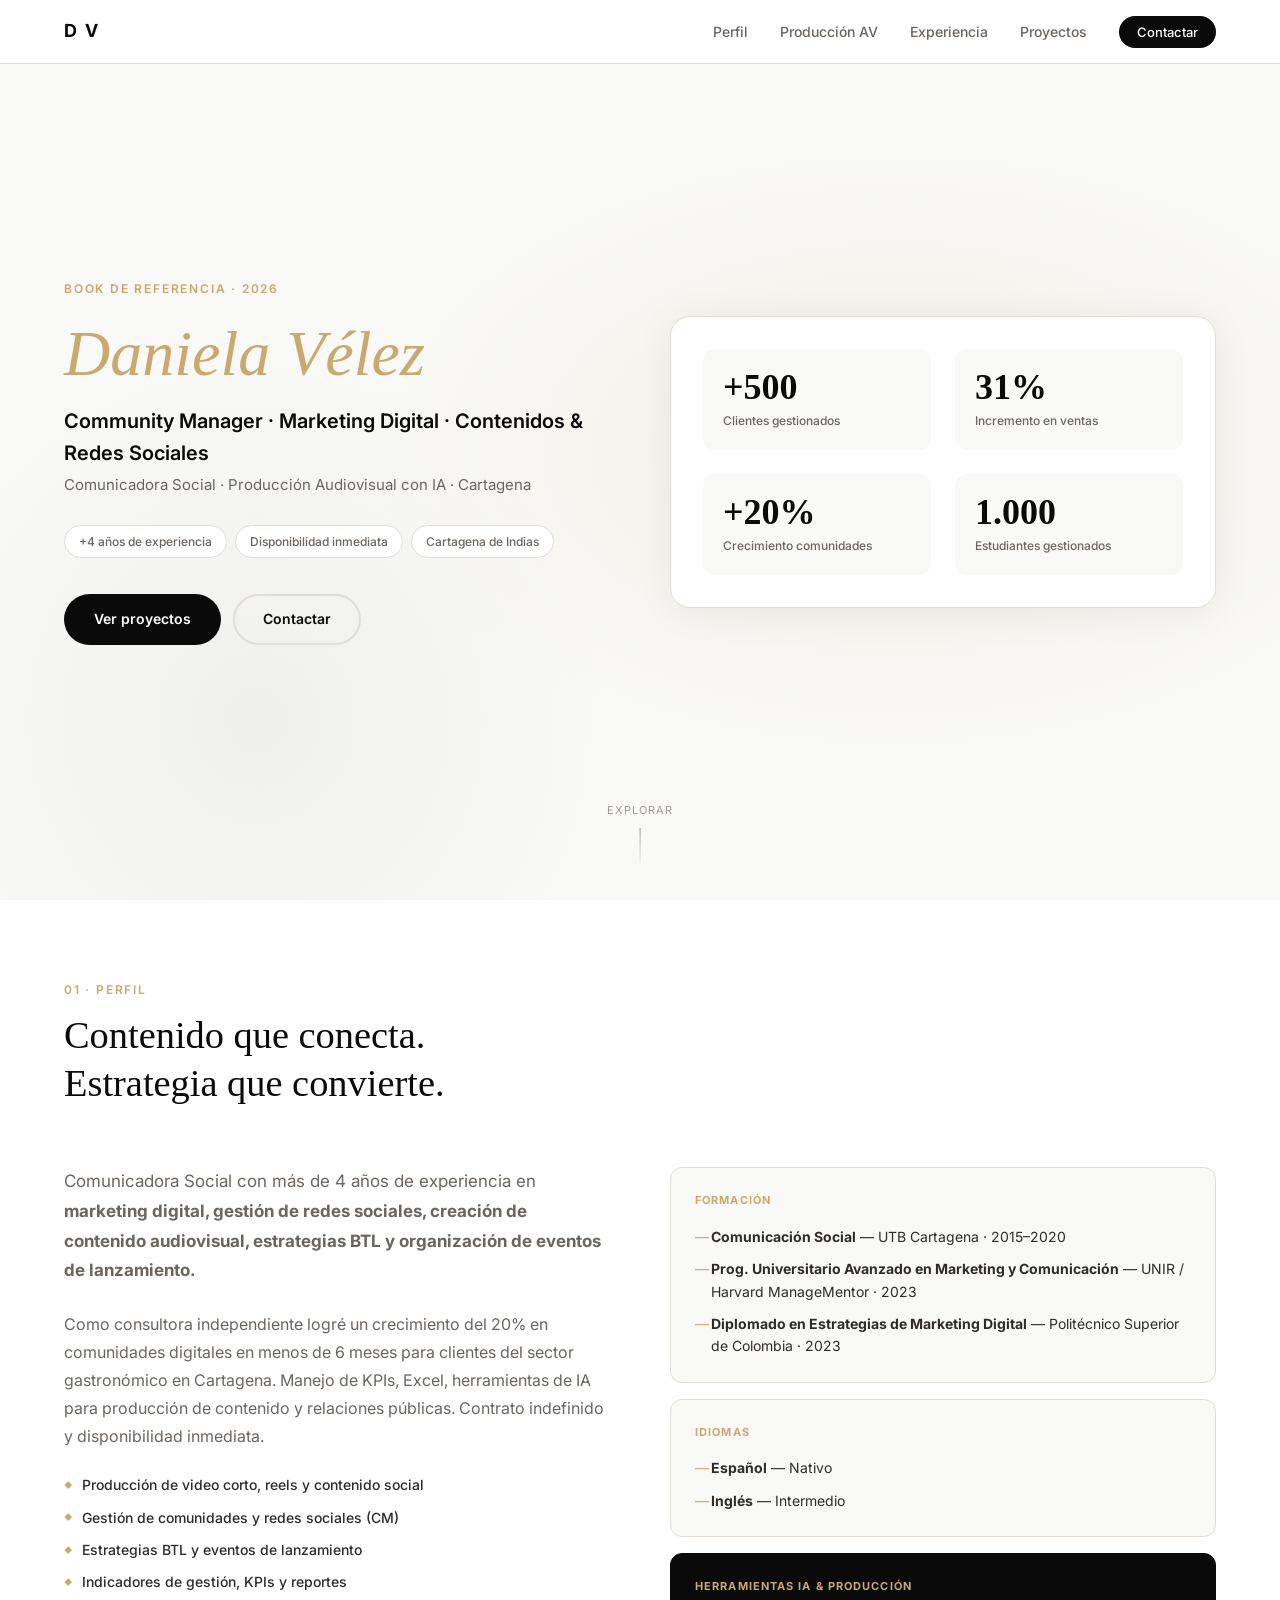
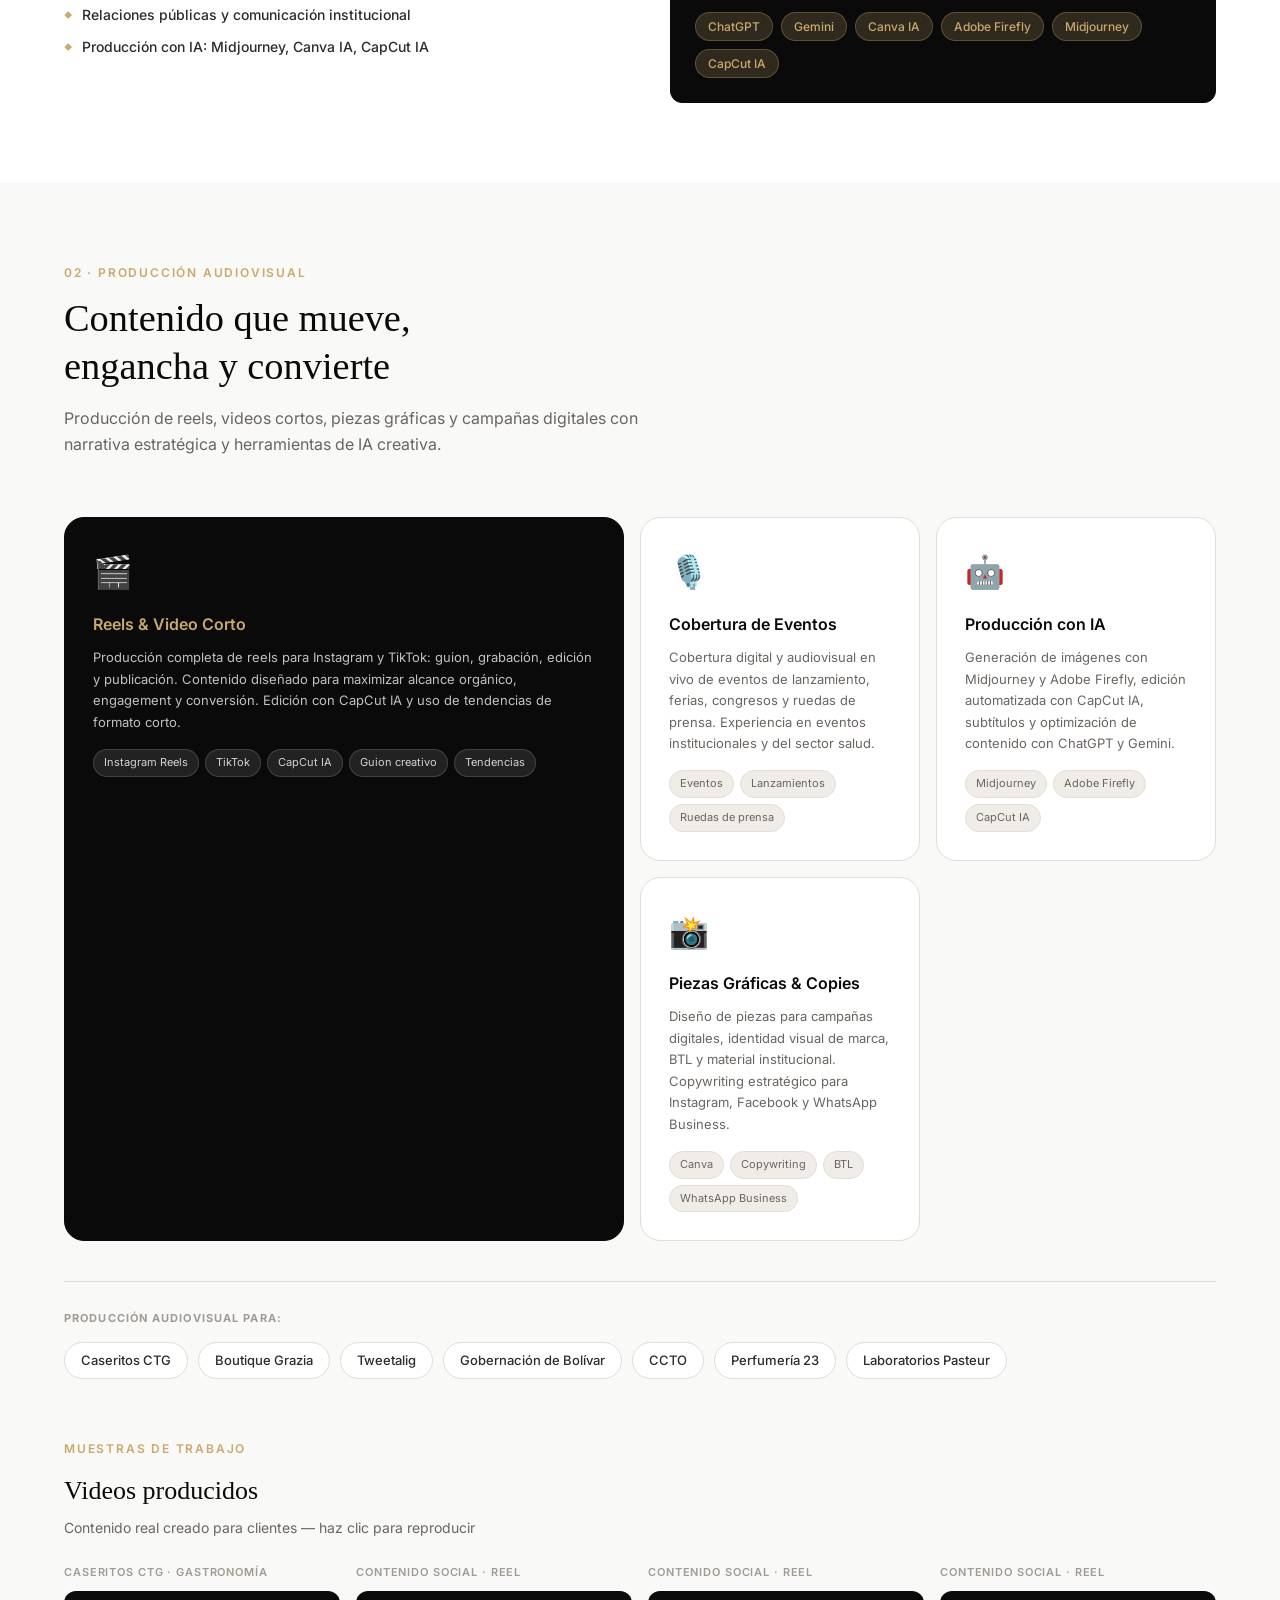
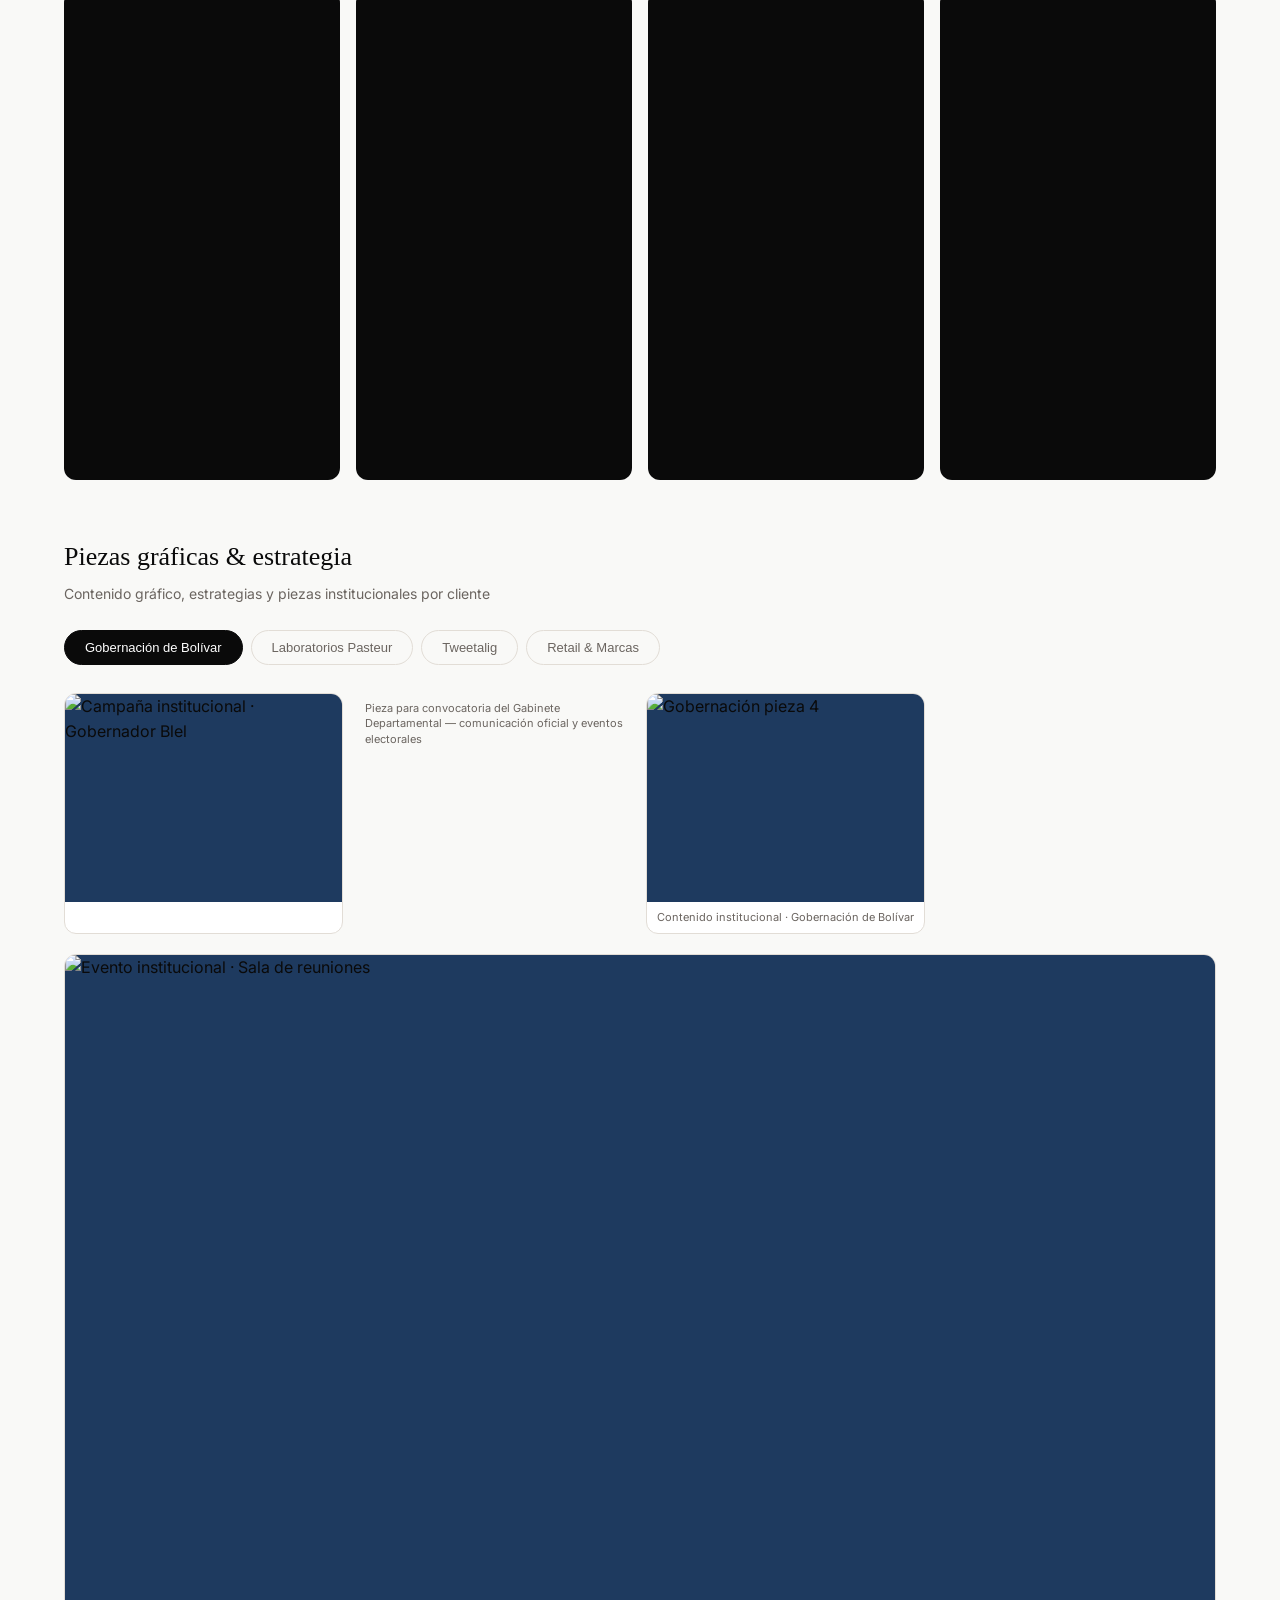
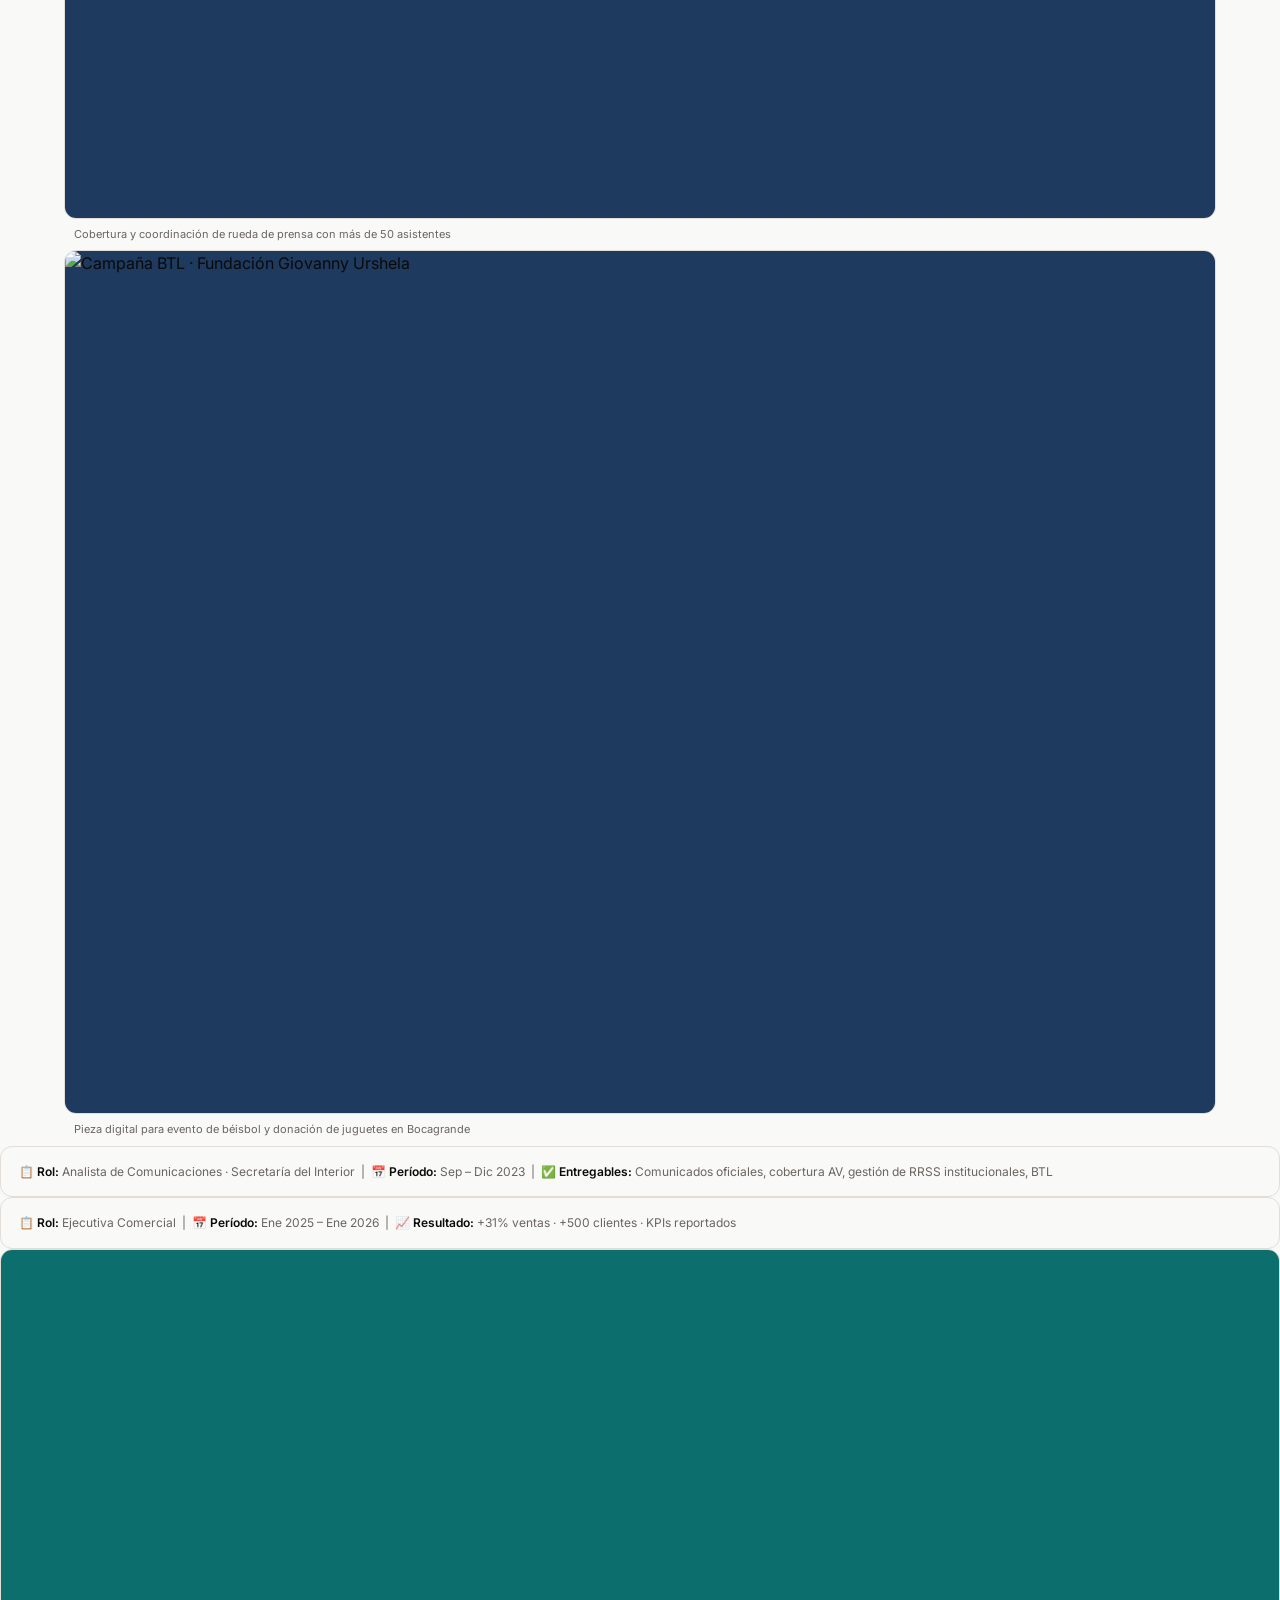
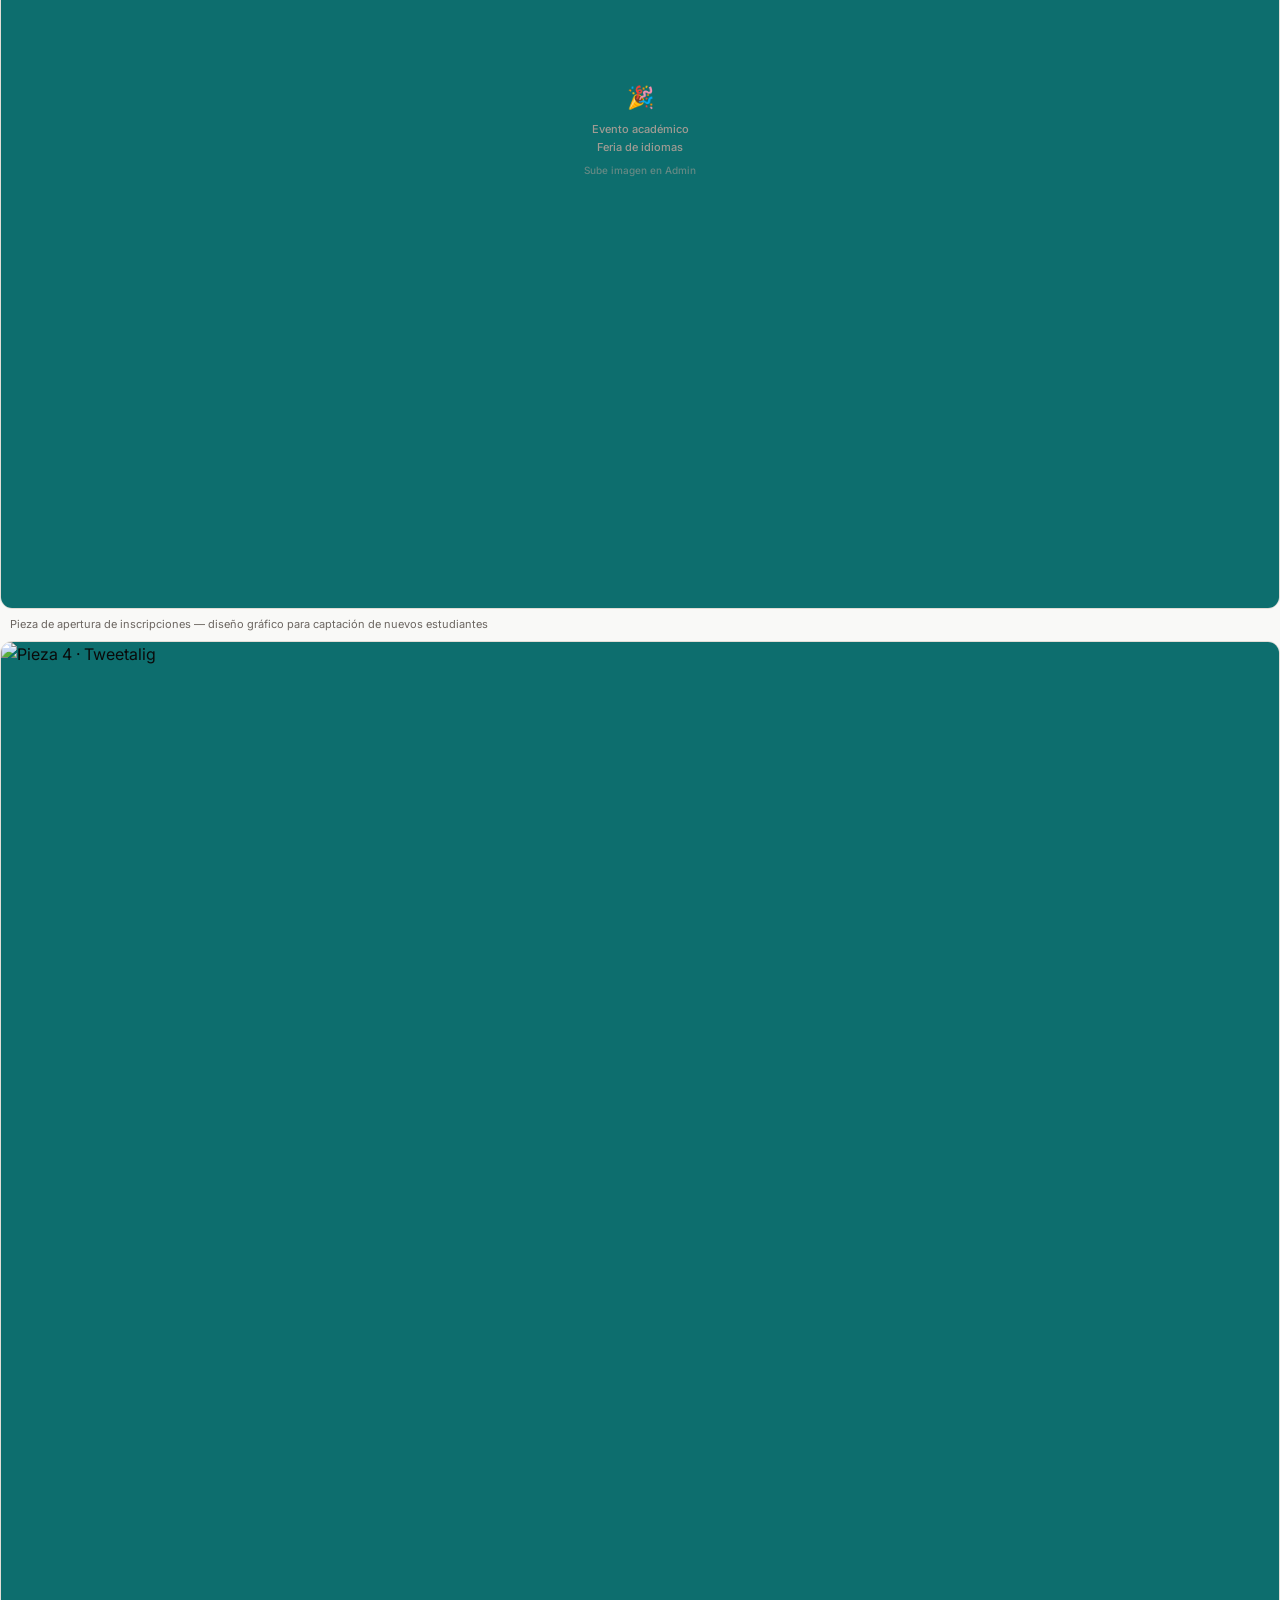
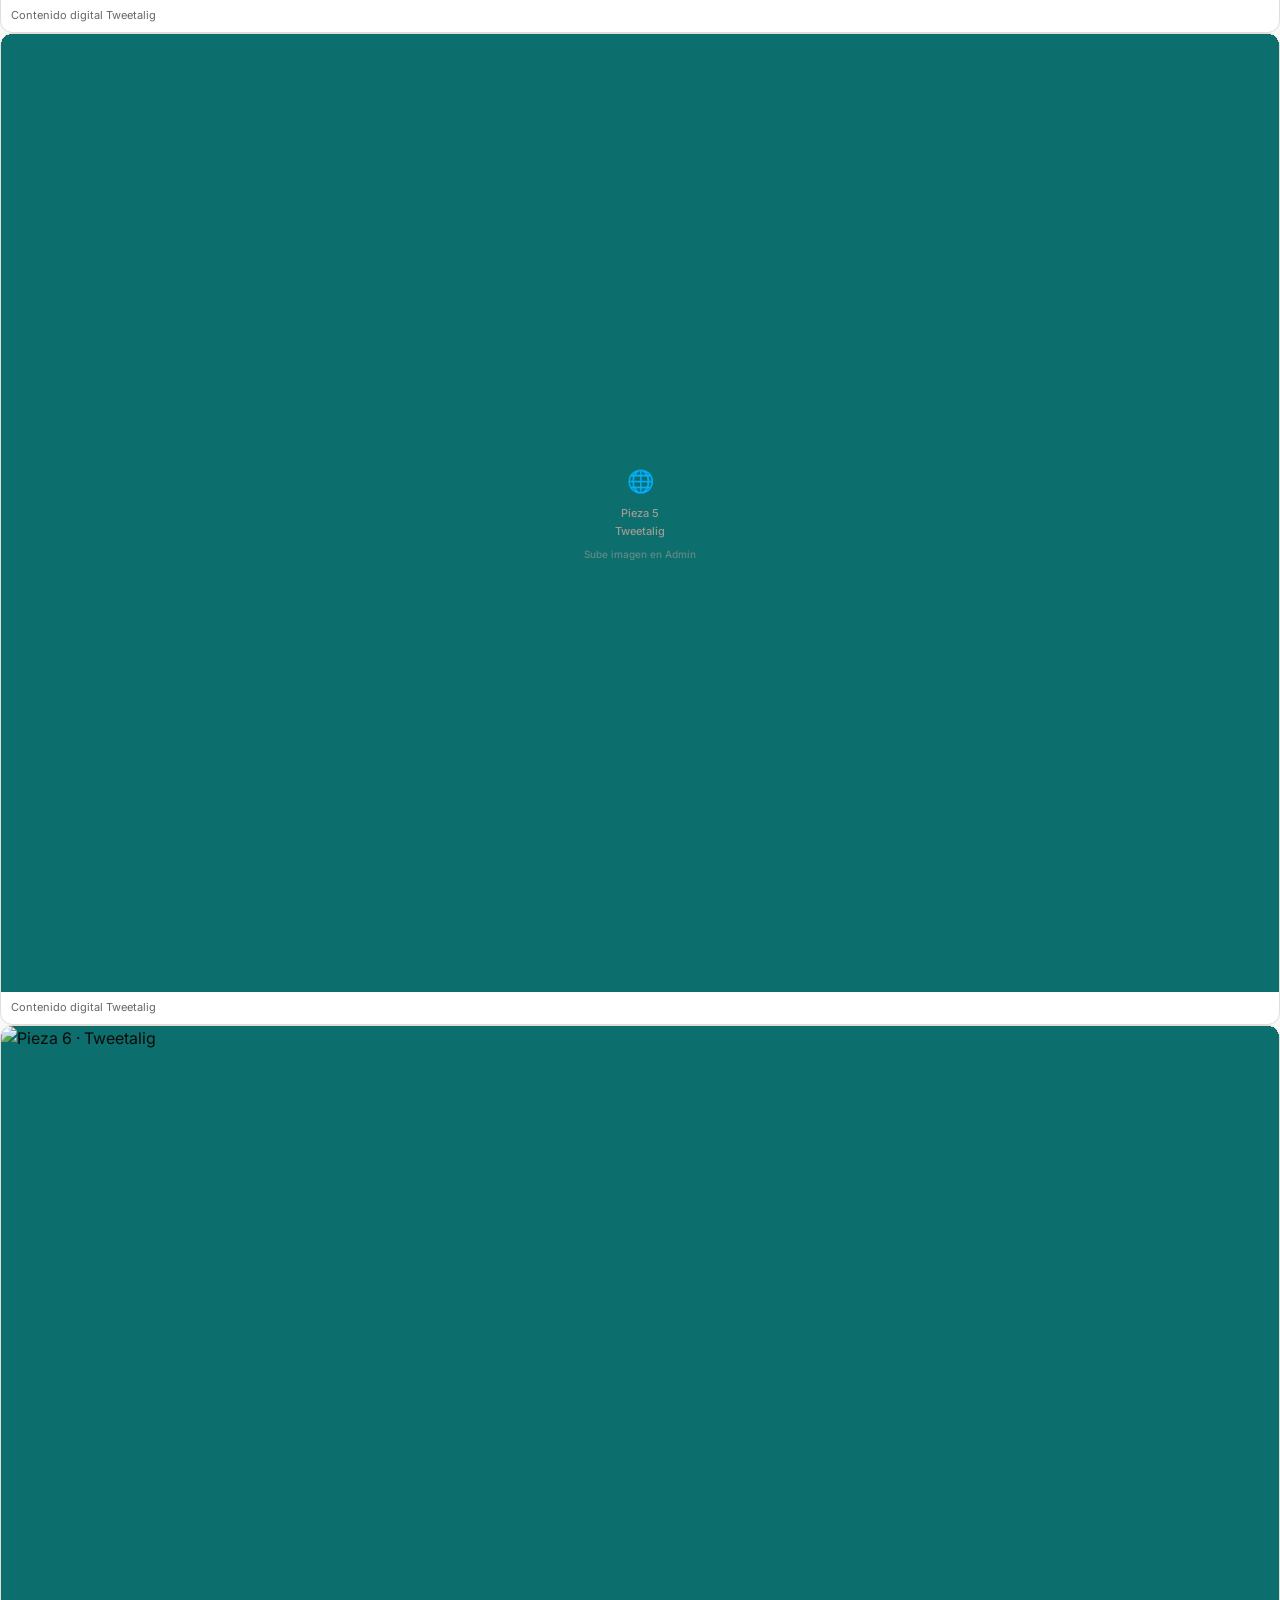
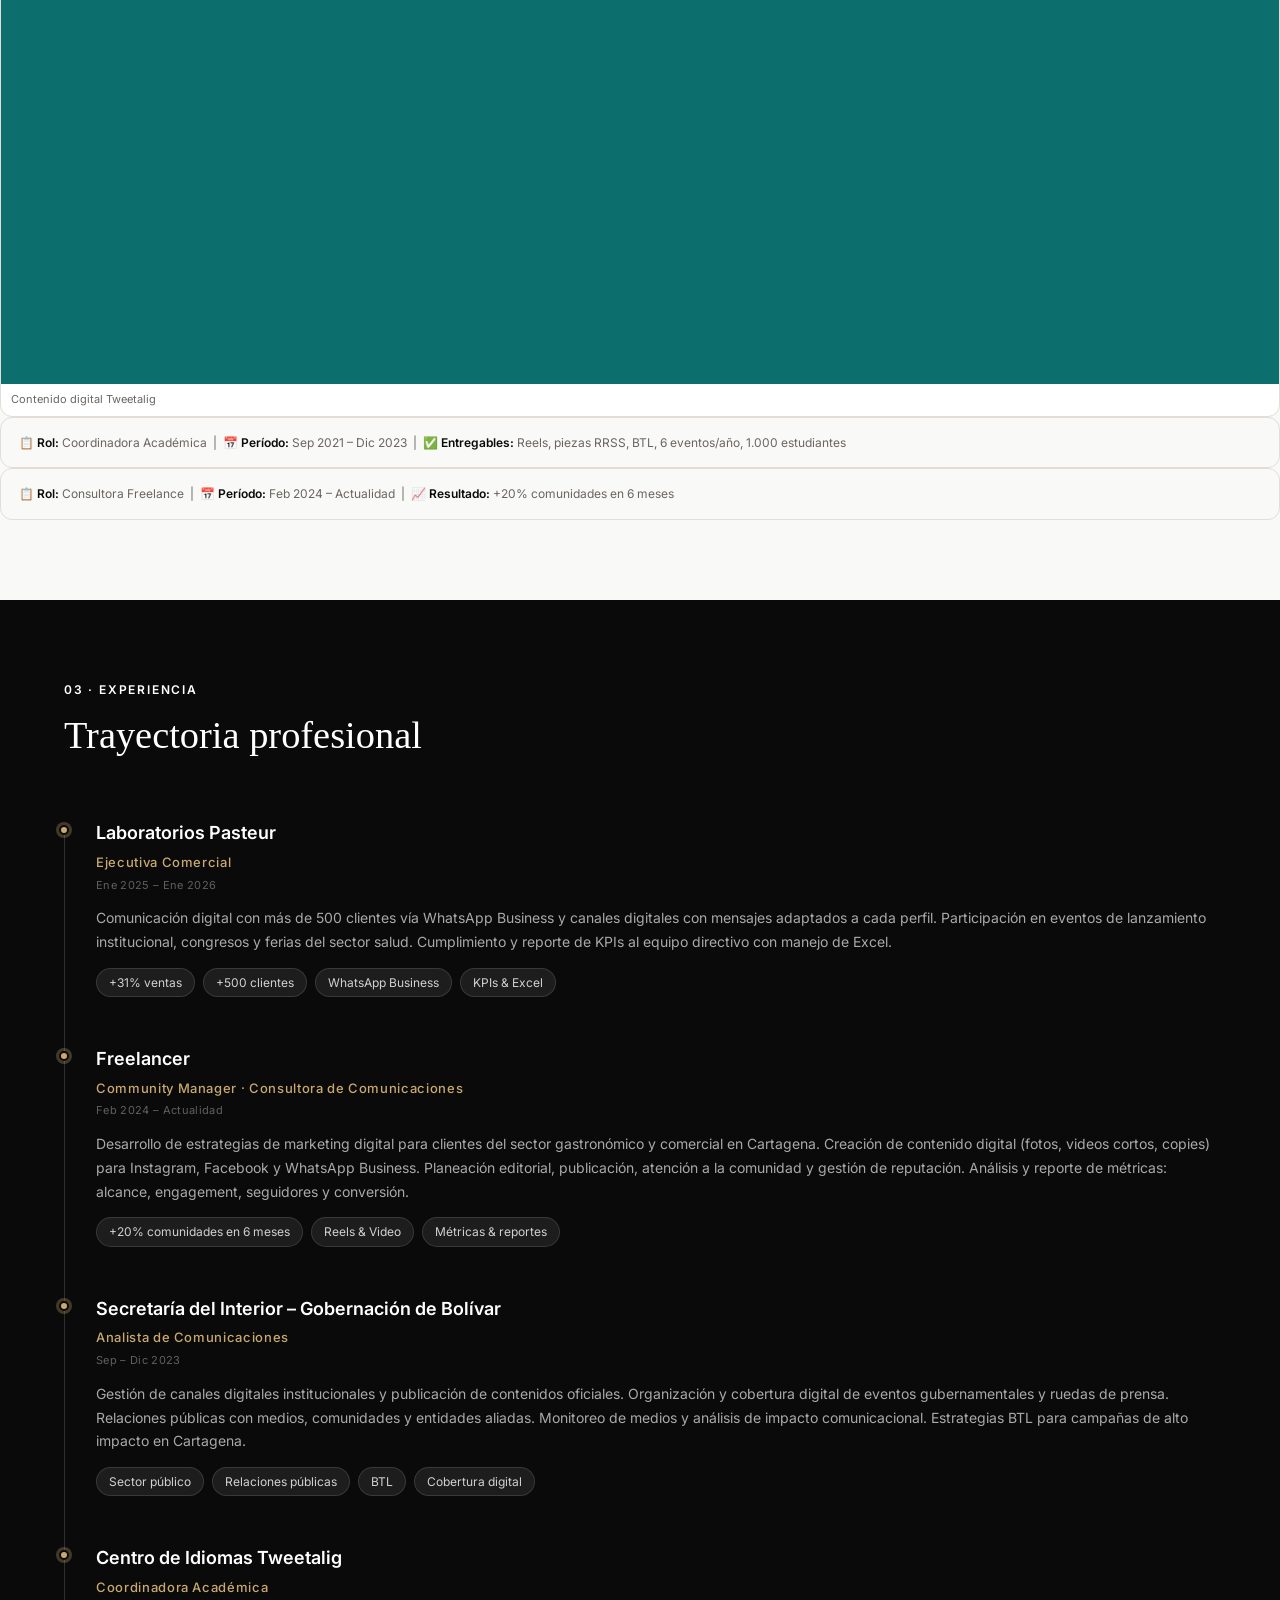
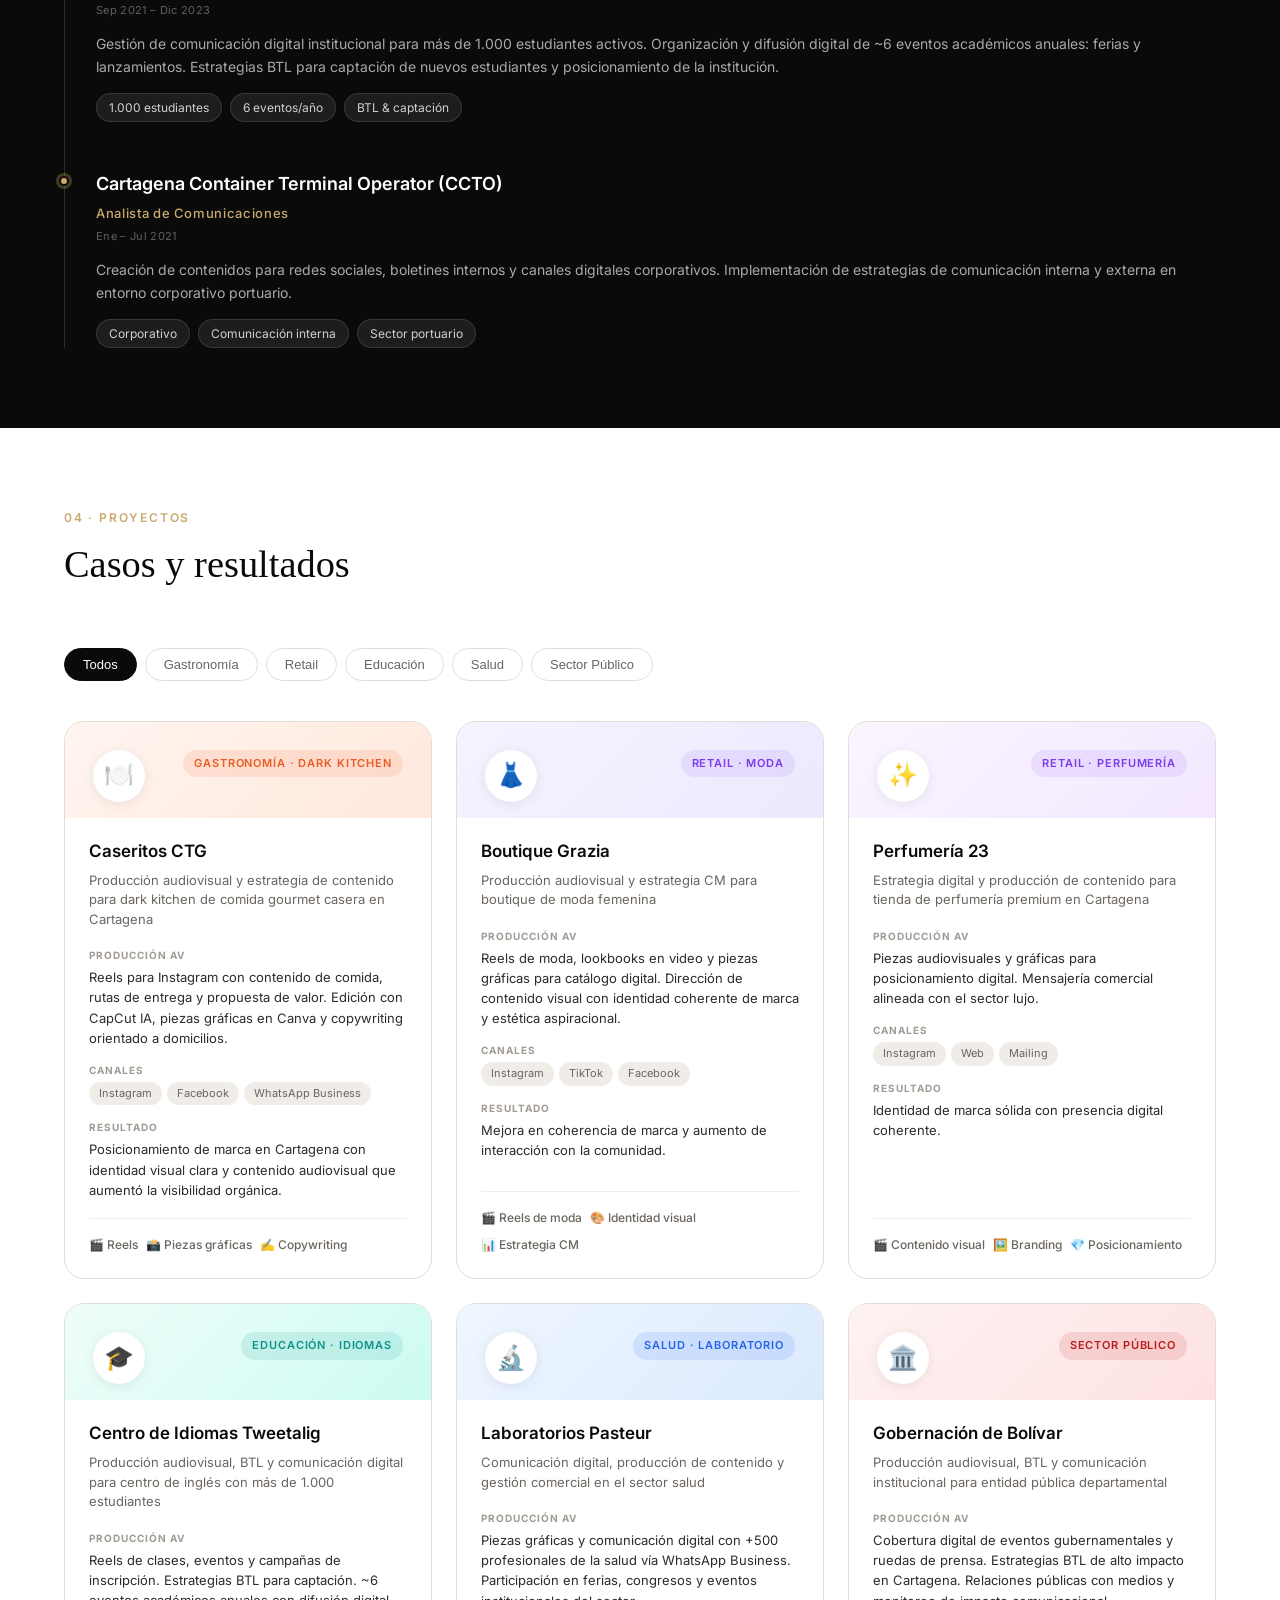
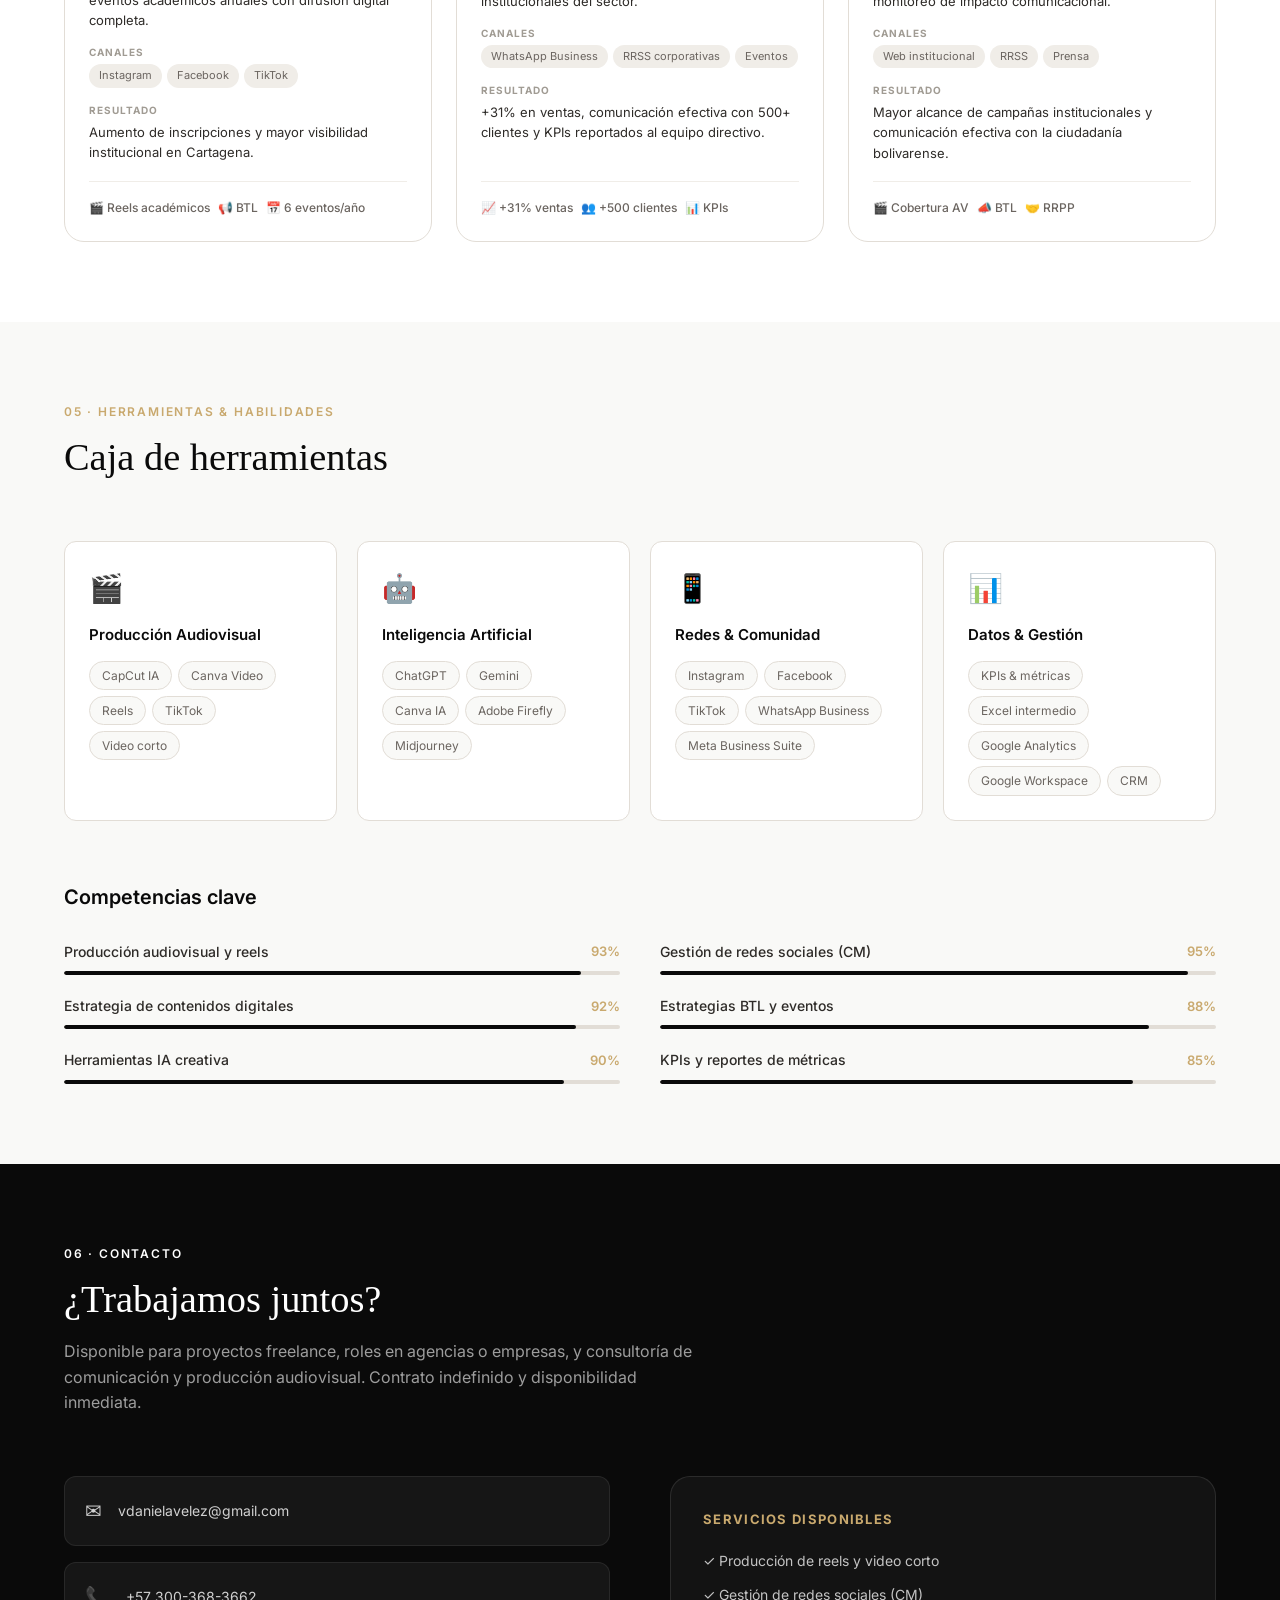
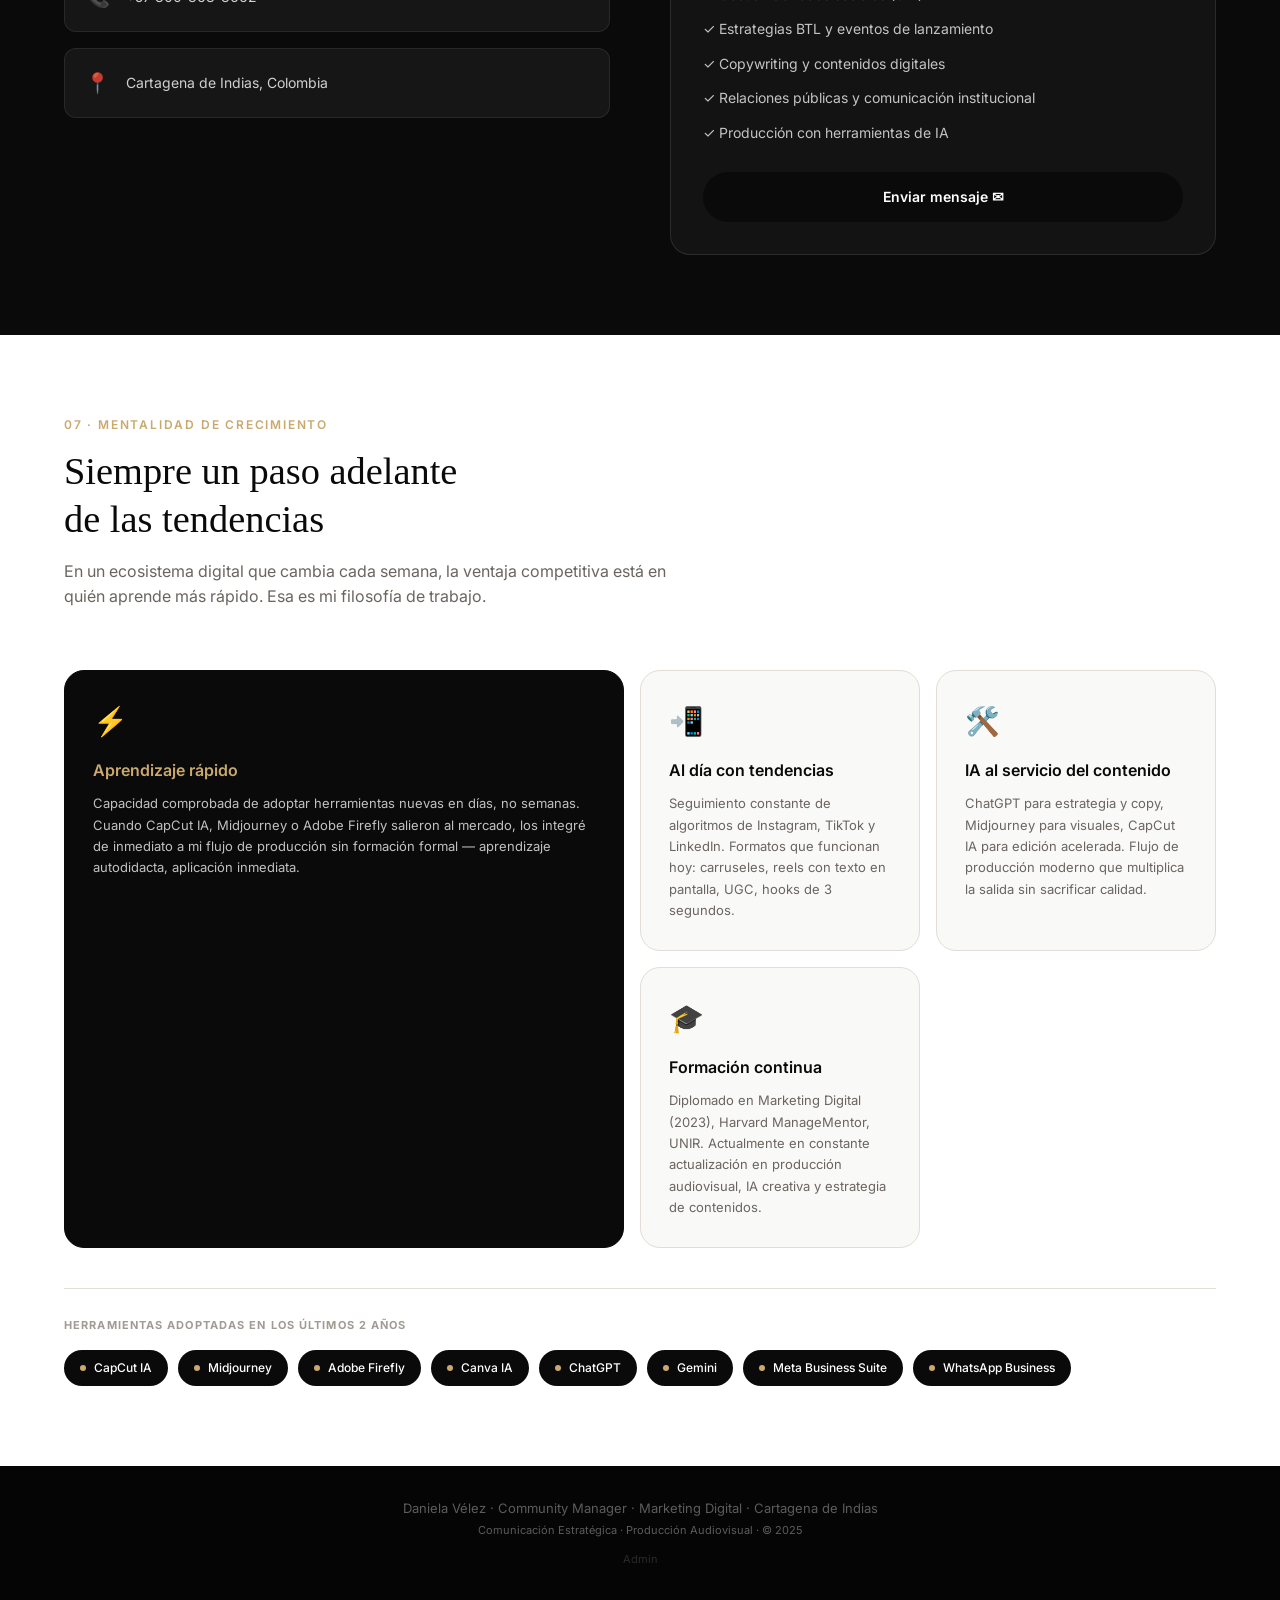
==== commit 6f83731e: "Add files via upload" ====
--- a/index.html
+++ b/index.html
@@ -1548,24 +1548,24 @@
     <div class="pieces-panel active" id="piece-gobernacion">
       <div class="pieces-grid">
         <div class="piece-card">
-          <div class="piece-img piece-img-gov1" style="background:#1e3a5f"><img src="https://drive.google.com/uc?export=view&id=16LGVmBityMZXv60GAdkRBajoMqvKPH5e" alt="Campaña institucional · Gobernador Blel" class="piece-real-img" loading="lazy"><div class="piece-placeholder" style="display:none"><div class="piece-placeholder"><span>🏛️</span>Campaña institucional<br>Gobernador Blel<br><small style="opacity:.6;font-size:10px">Sube imagen en Admin</small></div></div><div class="piece-overlay"><span class="piece-overlay-text">Campaña institucional · Gobernador Blel</span></div>
+          <div class="piece-img piece-img-gov1" style="background:#1e3a5f"><img src="https://i.ibb.co/hFghQkgt/Campa-a-institucional.jpg" alt="Campaña institucional · Gobernador Blel" class="piece-real-img" loading="lazy"><div class="piece-placeholder" style="display:none"><div class="piece-placeholder"><span>🏛️</span>Campaña institucional<br>Gobernador Blel<br><small style="opacity:.6;font-size:10px">Sube imagen en Admin</small></div></div><div class="piece-overlay"><span class="piece-overlay-text">Campaña institucional · Gobernador Blel</span></div>
           </div>     </div>
           <p class="piece-desc">Pieza para convocatoria del Gabinete Departamental — comunicación oficial y eventos electorales</p>
                 <div class="piece-card">
           <div class="piece-img piece-img-gov4" style="background:#1e3a5f">
-            <img src="https://drive.google.com/uc?export=view&id=1_-wXRZtKTBXoWR-co6IkzvLHJM9iIBrw" alt="Gobernación pieza 4" class="piece-real-img" loading="lazy">
+            <img src="https://i.ibb.co/XkV1bVbj/Gobernacion4.jpg" alt="Gobernación pieza 4" class="piece-real-img" loading="lazy">
             <div class="piece-overlay"><span class="piece-overlay-text">Gobernación de Bolívar · Pieza 4</span></div>
           </div>
           <p class="piece-desc">Contenido institucional · Gobernación de Bolívar</p>
         </div>
       </div>
         <div class="piece-card">
-          <div class="piece-img piece-img-gov2" style="background:#1e3a5f"><img src="https://drive.google.com/uc?export=view&id=1Sm7asrP2Fgz8_3Vuxrnq3ygY5Dr4IPxk" alt="Evento institucional · Sala de reuniones" class="piece-real-img" loading="lazy"><div class="piece-placeholder" style="display:none"><div class="piece-placeholder"><span>📋</span>Evento institucional<br>Sala de reuniones<br><small style="opacity:.6;font-size:10px">Sube imagen en Admin</small></div></div><div class="piece-overlay"><span class="piece-overlay-text">Evento institucional · Sala de reuniones</span></div>
+          <div class="piece-img piece-img-gov2" style="background:#1e3a5f"><img src="https://i.ibb.co/0RFqLVLL/Evento-institucional.jpg" alt="Evento institucional · Sala de reuniones" class="piece-real-img" loading="lazy"><div class="piece-placeholder" style="display:none"><div class="piece-placeholder"><span>📋</span>Evento institucional<br>Sala de reuniones<br><small style="opacity:.6;font-size:10px">Sube imagen en Admin</small></div></div><div class="piece-overlay"><span class="piece-overlay-text">Evento institucional · Sala de reuniones</span></div>
           </div>     </div>
           <p class="piece-desc">Cobertura y coordinación de rueda de prensa con más de 50 asistentes</p>
         </div>
         <div class="piece-card">
-          <div class="piece-img piece-img-gov3" style="background:#1e3a5f"><img src="https://drive.google.com/uc?export=view&id=1zmefUYFkgx0ZtCxmvx2iMNDsRxsqcoG4" alt="Campaña BTL · Fundación Giovanny Urshela" class="piece-real-img" loading="lazy"><div class="piece-placeholder" style="display:none"><div class="piece-placeholder"><span>⚾</span>Campaña BTL<br>Fundación Giovanny Urshela<br><small style="opacity:.6;font-size:10px">Sube imagen en Admin</small></div></div><div class="piece-overlay"><span class="piece-overlay-text">Campaña BTL · Fundación Giovanny Urshela</span></div>
+          <div class="piece-img piece-img-gov3" style="background:#1e3a5f"><img src="https://i.ibb.co/BVg4T27s/Campa-a-BTL.jpg" alt="Campaña BTL · Fundación Giovanny Urshela" class="piece-real-img" loading="lazy"><div class="piece-placeholder" style="display:none"><div class="piece-placeholder"><span>⚾</span>Campaña BTL<br>Fundación Giovanny Urshela<br><small style="opacity:.6;font-size:10px">Sube imagen en Admin</small></div></div><div class="piece-overlay"><span class="piece-overlay-text">Campaña BTL · Fundación Giovanny Urshela</span></div>
           </div>     </div>
           <p class="piece-desc">Pieza digital para evento de béisbol y donación de juguetes en Bocagrande</p>
         </div>
@@ -1580,13 +1580,13 @@
     <div class="pieces-panel" id="piece-pasteur">
       <div class="pieces-grid">
         <div class="piece-card">
-          <div class="piece-img piece-img-pas1" style="background:#0a4d8c"><img src="https://drive.google.com/uc?export=view&id=1QsCvscom0BJj28jQhe3Gznrtk8LxfSR1" alt="Pieza alianza · Pasteur + Seguros Bolívar" class="piece-real-img" loading="lazy"><div class="piece-placeholder" style="display:none"><div class="piece-placeholder"><span>🔬</span>Pieza alianza<br>Pasteur + Seguros Bolívar<br><small style="opacity:.6;font-size:10px">Sube imagen en Admin</small></div></div><div class="piece-overlay"><span class="piece-overlay-text">Pieza alianza · Pasteur + Seguros Bolívar</span></div>
+          <div class="piece-img piece-img-pas1" style="background:#0a4d8c"><img src="https://i.ibb.co/ndsjdC3/Pieza-alianza.jpg" alt="Pieza alianza · Pasteur + Seguros Bolívar" class="piece-real-img" loading="lazy"><div class="piece-placeholder" style="display:none"><div class="piece-placeholder"><span>🔬</span>Pieza alianza<br>Pasteur + Seguros Bolívar<br><small style="opacity:.6;font-size:10px">Sube imagen en Admin</small></div></div><div class="piece-overlay"><span class="piece-overlay-text">Pieza alianza · Pasteur + Seguros Bolívar</span></div>
           </div>     </div>
           <p class="piece-desc">Diseño de pieza para campaña de copago cero — comunicación de beneficios a pacientes</p>
         </div>
 
         <div class="piece-card">
-          <div class="piece-img piece-img-pas3" style="background:#0a4d8c"><img src="https://drive.google.com/uc?export=view&id=1DEbmekgGdq5JlA_oPG-c0hLZms6Mn-4k" alt="Evento corporativo · Sede Cartagena" class="piece-real-img" loading="lazy"><div class="piece-placeholder" style="display:none"><div class="piece-placeholder"><span>🎪</span>Evento corporativo<br>Sede Cartagena<br><small style="opacity:.6;font-size:10px">Sube imagen en Admin</small></div></div><div class="piece-overlay"><span class="piece-overlay-text">Evento corporativo · Sede Cartagena</span></div>
+          <div class="piece-img piece-img-pas3" style="background:#0a4d8c"><img src="https://i.ibb.co/C3ZHMF3Y/Evento-corporativo.jpg" alt="Evento corporativo · Sede Cartagena" class="piece-real-img" loading="lazy"><div class="piece-placeholder" style="display:none"><div class="piece-placeholder"><span>🎪</span>Evento corporativo<br>Sede Cartagena<br><small style="opacity:.6;font-size:10px">Sube imagen en Admin</small></div></div><div class="piece-overlay"><span class="piece-overlay-text">Evento corporativo · Sede Cartagena</span></div>
           </div>     </div>
           <p class="piece-desc">Organización y cobertura de evento corporativo con equipo comercial y directivos</p>
         </div>
@@ -1601,36 +1601,36 @@
     <div class="pieces-panel" id="piece-tweetalig">
       <div class="pieces-grid">
         <div class="piece-card">
-          <div class="piece-img piece-img-tw1" style="background:#0d6e6e"><img src="https://drive.google.com/uc?export=view&id=1ecZafjiOpiqD8tmqM21uyrHxNoHk52rM" alt="Apertura inscripciones · Tweetalig 2024" class="piece-real-img" loading="lazy"><div class="piece-placeholder" style="display:none"><div class="piece-placeholder"><span>🎓</span>Apertura inscripciones<br>Tweetalig 2024<br><small style="opacity:.6;font-size:10px">Sube imagen en Admin</small></div></div><div class="piece-overlay"><span class="piece-overlay-text">Apertura inscripciones · Tweetalig 2024</span></div>
+          <div class="piece-img piece-img-tw1" style="background:#0d6e6e"><img src="https://i.ibb.co/SXgwfqS3/Apertura-inscripciones.jpg" alt="Apertura inscripciones · Tweetalig 2024" class="piece-real-img" loading="lazy"><div class="piece-placeholder" style="display:none"><div class="piece-placeholder"><span>🎓</span>Apertura inscripciones<br>Tweetalig 2024<br><small style="opacity:.6;font-size:10px">Sube imagen en Admin</small></div></div><div class="piece-overlay"><span class="piece-overlay-text">Apertura inscripciones · Tweetalig 2024</span></div>
           </div>     </div>
           <p class="piece-desc">Campaña de inscripciones con diseño en Canva y copy estratégico para captar nuevos estudiantes</p>
         </div>
         <div class="piece-card">
-          <div class="piece-img piece-img-tw2" style="background:#0d6e6e"><img src="https://drive.google.com/uc?export=view&id=1wAVuUEXf31jmebEjrCyBXfuRHpVzIIyM" alt="Contenido social · Beneficios Tweetalig" class="piece-real-img" loading="lazy"><div class="piece-placeholder" style="display:none"><div class="piece-placeholder"><span>📚</span>Contenido social<br>Beneficios Tweetalig<br><small style="opacity:.6;font-size:10px">Sube imagen en Admin</small></div></div><div class="piece-overlay"><span class="piece-overlay-text">Contenido social · Beneficios Tweetalig</span></div>
+          <div class="piece-img piece-img-tw2" style="background:#0d6e6e"><img src="https://i.ibb.co/60CsGwtF/Tweetalig-Redise-o2.jpg" alt="Contenido social · Beneficios Tweetalig" class="piece-real-img" loading="lazy"><div class="piece-placeholder" style="display:none"><div class="piece-placeholder"><span>📚</span>Contenido social<br>Beneficios Tweetalig<br><small style="opacity:.6;font-size:10px">Sube imagen en Admin</small></div></div><div class="piece-overlay"><span class="piece-overlay-text">Contenido social · Beneficios Tweetalig</span></div>
           </div>     </div>
           <p class="piece-desc">Pieza educativa destacando exámenes de suficiencia incluidos — engagement y diferenciación</p>
         </div>
         <div class="piece-card">
-          <div class="piece-img piece-img-tw3" style="background:#0d6e6e">
+          <div class="piece-img piece-img-tw3" style="background:#0d6e6e;background-image:url(https://i.ibb.co/prQCFGfR/Apertura-inscripciones.jpg);background-size:cover;background-position:center">
             <div class="piece-placeholder"><span>🎉</span>Evento académico<br>Feria de idiomas<br><small style="opacity:.6;font-size:10px">Sube imagen en Admin</small></div>
-            <div class="piece-overlay"><span class="piece-overlay-text">Evento académico · Feria de idiomas</span></div>
+            <div class="piece-overlay"><span class="piece-overlay-text">Apertura de inscripciones · Tweetalig</span></div>
           </div>     </div>
-          <p class="piece-desc">Cobertura y organización de evento presencial con más de 100 estudiantes y 20 docentes</p>
+          <p class="piece-desc">Pieza de apertura de inscripciones — diseño gráfico para captación de nuevos estudiantes</p>
         </div>
         <div class="piece-card">
-          <div class="piece-img piece-img-tw4" style="background:#0d6e6e"><img src="https://drive.google.com/uc?export=view&id=1KwIoDZLRSNnp16y3FCM_eEo4W40kbBqh" alt="Pieza 4 · Tweetalig" class="piece-real-img" loading="lazy"><div class="piece-placeholder" style="display:none"><div class="piece-placeholder"><span>📣</span>Pieza 4<br>Tweetalig<br><small style="opacity:.6;font-size:10px">Sube imagen en Admin</small></div></div><div class="piece-overlay"><span class="piece-overlay-text">Pieza 4 · Tweetalig</span></div>
+          <div class="piece-img piece-img-tw4" style="background:#0d6e6e"><img src="https://i.ibb.co/ZzQdBymn/Pieza-4.jpg" alt="Pieza 4 · Tweetalig" class="piece-real-img" loading="lazy"><div class="piece-placeholder" style="display:none"><div class="piece-placeholder"><span>📣</span>Pieza 4<br>Tweetalig<br><small style="opacity:.6;font-size:10px">Sube imagen en Admin</small></div></div><div class="piece-overlay"><span class="piece-overlay-text">Pieza 4 · Tweetalig</span></div>
           </div>
           <p class="piece-desc">Contenido digital Tweetalig</p>
         </div>
         <div class="piece-card">
-          <div class="piece-img piece-img-tw5" style="background:#0d6e6e">
+          <div class="piece-img piece-img-tw5" style="background:#0d6e6e;background-image:url(https://i.ibb.co/gLnM6JYb/Tweetalig-Redise-o2.jpg);background-size:cover;background-position:center">
             <div class="piece-placeholder"><span>🌐</span>Pieza 5<br>Tweetalig<br><small style="opacity:.6;font-size:10px">Sube imagen en Admin</small></div>
-            <div class="piece-overlay"><span class="piece-overlay-text">Pieza 5 · Tweetalig</span></div>
+            <div class="piece-overlay"><span class="piece-overlay-text">Rediseño visual · Tweetalig</span></div>
           </div>
           <p class="piece-desc">Contenido digital Tweetalig</p>
         </div>
         <div class="piece-card">
-          <div class="piece-img piece-img-tw6" style="background:#0d6e6e"><img src="https://drive.google.com/uc?export=view&id=1d3Hpty6ANq4tUtGjtEYELPHfqU40QVfP" alt="Pieza 6 · Tweetalig" class="piece-real-img" loading="lazy"><div class="piece-placeholder" style="display:none"><div class="piece-placeholder"><span>🏆</span>Pieza 6<br>Tweetalig<br><small style="opacity:.6;font-size:10px">Sube imagen en Admin</small></div></div><div class="piece-overlay"><span class="piece-overlay-text">Pieza 6 · Tweetalig</span></div>
+          <div class="piece-img piece-img-tw6" style="background:#0d6e6e"><img src="https://i.ibb.co/nsph0YHc/Pieza-6.jpg" alt="Pieza 6 · Tweetalig" class="piece-real-img" loading="lazy"><div class="piece-placeholder" style="display:none"><div class="piece-placeholder"><span>🏆</span>Pieza 6<br>Tweetalig<br><small style="opacity:.6;font-size:10px">Sube imagen en Admin</small></div></div><div class="piece-overlay"><span class="piece-overlay-text">Pieza 6 · Tweetalig</span></div>
           </div>
           <p class="piece-desc">Contenido digital Tweetalig</p>
         </div>
@@ -1645,12 +1645,12 @@
     <div class="pieces-panel" id="piece-retail">
       <div class="pieces-grid">
         <div class="piece-card">
-          <div class="piece-img piece-img-ret1" style="background:#c0451e"><img src="https://drive.google.com/uc?export=view&id=1Dztn2RSkdbWgh2q9GFb_NzXUlM4wI8VP" alt="Caseritos CTG · Dark Kitchen" class="piece-real-img" loading="lazy"><div class="piece-placeholder" style="display:none"><div class="piece-placeholder"><span>🍽️</span>Caseritos CTG<br>Dark Kitchen<br><small style="opacity:.6;font-size:10px">Sube imagen en Admin</small></div></div><div class="piece-overlay"><span class="piece-overlay-text">Caseritos CTG · Dark Kitchen</span></div>
+          <div class="piece-img piece-img-ret1" style="background:#c0451e"><img src="https://i.ibb.co/99RywsZN/Caseritos-CTG.jpg" alt="Caseritos CTG · Dark Kitchen" class="piece-real-img" loading="lazy"><div class="piece-placeholder" style="display:none"><div class="piece-placeholder"><span>🍽️</span>Caseritos CTG<br>Dark Kitchen<br><small style="opacity:.6;font-size:10px">Sube imagen en Admin</small></div></div><div class="piece-overlay"><span class="piece-overlay-text">Caseritos CTG · Dark Kitchen</span></div>
           </div>     </div>
           <p class="piece-desc">Pieza gráfica para domicilios con rutas de entrega, branding e identidad visual completa</p>
         </div>
         <div class="piece-card">
-          <div class="piece-img piece-img-ret2" style="background:#5b2d8e"><img src="https://drive.google.com/uc?export=view&id=1gAlN6ViWXJe2LeKQC-Ji5g_BzhFvWO-y" alt="Perfumería 23 · Retail lujo" class="piece-real-img" loading="lazy"><div class="piece-placeholder" style="display:none"><div class="piece-placeholder"><span>✨</span>Perfumería 23<br>Retail lujo<br><small style="opacity:.6;font-size:10px">Sube imagen en Admin</small></div></div><div class="piece-overlay"><span class="piece-overlay-text">Perfumería 23 · Retail lujo</span></div>
+          <div class="piece-img piece-img-ret2" style="background:#5b2d8e"><img src="https://i.ibb.co/W4z5wysv/Perfumer-a-23.png" alt="Perfumería 23 · Retail lujo" class="piece-real-img" loading="lazy"><div class="piece-placeholder" style="display:none"><div class="piece-placeholder"><span>✨</span>Perfumería 23<br>Retail lujo<br><small style="opacity:.6;font-size:10px">Sube imagen en Admin</small></div></div><div class="piece-overlay"><span class="piece-overlay-text">Perfumería 23 · Retail lujo</span></div>
           </div>     </div>
           <p class="piece-desc">Identidad visual y pieza de presentación para perfumería premium en Cartagena</p>
         </div>
